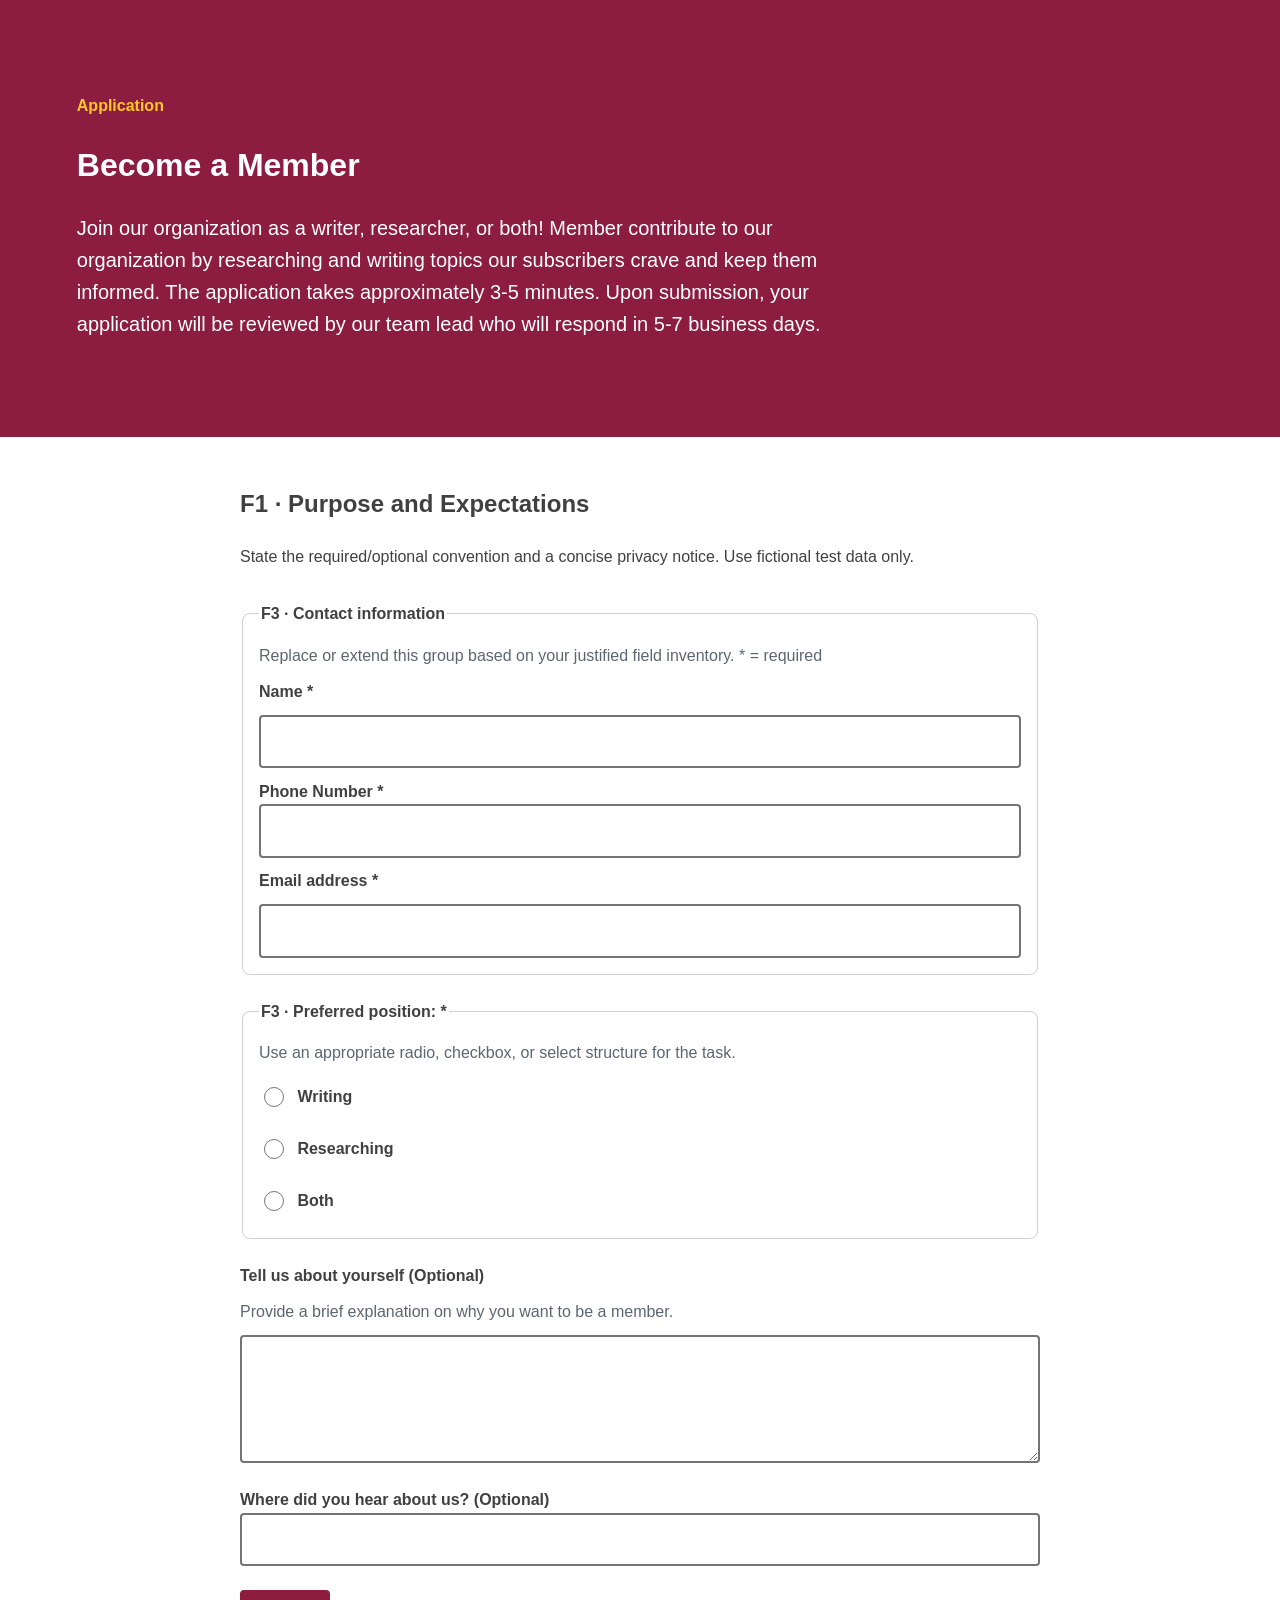
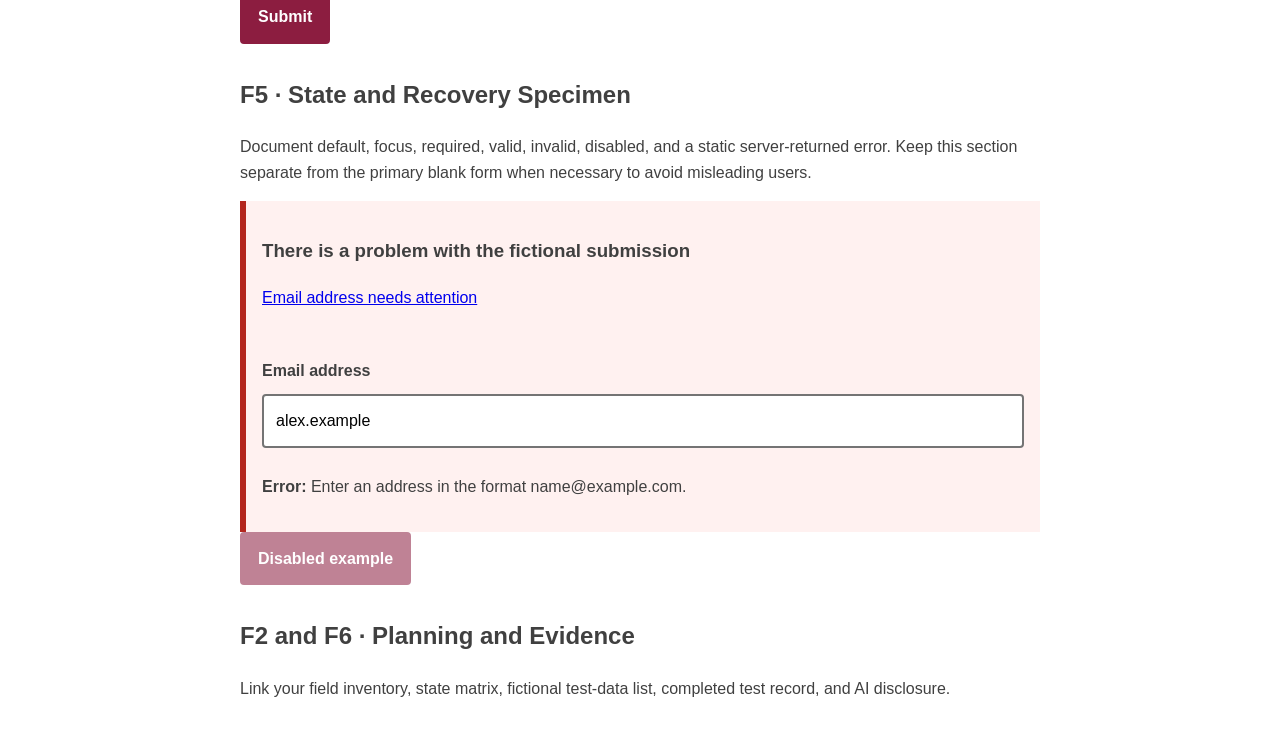
==== index.html @ e7676591 "Remove placeholder text" ====
<!doctype html>
<html lang="en">
  <head>
    <meta charset="utf-8" />
    <meta name="viewport" content="width=device-width,initial-scale=1" />
    <title>Inclusive Form Flow</title>
    <link rel="stylesheet" href="styles.css" />
  </head>
  <body>
    <header class="page-header">
      <p class="eyebrow">Application</p>
      <h1>Become a Member</h1>
      <p class="lede">
        Join our organization as a writer,
        researcher, or both! Member contribute to our organization by
        researching and writing topics our subscribers crave and keep them
        informed. The application takes approximately 3-5 minutes. Upon
        submission, your application will be reviewed by our team lead who will
        respond in 5-7 business days.
      </p>
    </header>
    <main>
      <section id="expectations">
        <h2>F1 · Purpose and Expectations</h2>
        <p>
          State the required/optional convention and a concise privacy notice.
          Use fictional test data only.
        </p>
      </section>
      <form action="" method="get">
        <fieldset>
          <legend>F3 · Contact information</legend>
          <p class="help">
            Replace or extend this group based on your justified field
            inventory. * &equals; required
          </p>
          <div class="field">
            <label for="name">Name *</label>
            <input id="name" name="name" type="text" autocomplete="name" />
          </div>
          <div class="field">
            <label for="phone"
              >Phone Number *
              <input id="phone" name="phone" type="tel" autocomplete="tel" />
            </label>
          </div>
          <div class="field">
            <label for="email">Email address *</label>
            <input
              id="email"
              name="email"
              type="email"
              autocomplete="email"
              required
            />
          </div>
        </fieldset>
        <fieldset>
          <legend>F3 · Preferred position: *</legend>
          <p class="help">
            Use an appropriate radio, checkbox, or select structure for the
            task.
          </p>
          <label class="choice">
            <input type="radio" name="position_preference" value="writing" />
            Writing</label
          >
          <label class="choice"
            ><input
              type="radio"
              name="position_preference"
              value="researching"
            />
            Researching</label
          >
          <label class="choice"
            ><input type="radio" name="position_preference" value="both" />
            Both</label
          >
        </fieldset>
        <div class="field">
          <label for="details">Tell us about yourself (Optional)</label>
          <p class="help" id="details-help">
            Provide a brief explanation on why you want to be a member.
          </p>
          <textarea
            id="details"
            name="details"
            aria-describedby="details-help"
          ></textarea>
        </div>
        <div class="field">
            <label for="discovery">Where did you hear about us? (Optional)
                <input type="text" name="discovery"/>
            </label>
        </div>
        <button type="submit">Submit</button>
      </form>
      <section id="states">
        <h2>F5 · State and Recovery Specimen</h2>
        <p>
          Document default, focus, required, valid, invalid, disabled, and a
          static server-returned error. Keep this section separate from the
          primary blank form when necessary to avoid misleading users.
        </p>
        <div class="error-summary">
          <h3>There is a problem with the fictional submission</h3>
          <p><a href="#error-example">Email address needs attention</a></p>
        </div>
        <div class="field field-error">
          <label for="error-example">Email address</label>
          <input
            id="error-example"
            type="email"
            value="alex.example"
            aria-invalid="true"
            aria-describedby="error-message"
          />
          <p id="error-message">
            <strong>Error:</strong> Enter an address in the format
            name@example.com.
          </p>
        </div>
        <button type="button" disabled>Disabled example</button>
      </section>
      <section id="documentation">
        <h2>F2 and F6 · Planning and Evidence</h2>
        <p>
          Link your field inventory, state matrix, fictional test-data list,
          completed test record, and AI disclosure.
        </p>
      </section>
    </main>
  </body>
</html>
---- styles.css ----
:root{
    --color-text:#404040;
    --color-surface:#fff;
    --color-action:#8c1d40;
    --color-accent:#ffc627;
    --color-border:#747474;
    --color-error:#b3261e;
    --color-muted:#5c6670;
    --space-3:1rem;
    --radius:.5rem;
    --measure:68ch;
}
*,*::before,*::after{
    box-sizing:border-box;
}
body{
    margin:0;
    color:var(--color-text);
    background:var(--color-surface);
    font-family:Arial,sans-serif;
    line-height:1.6;
}
.page-header{
    padding:clamp(2rem,6vw,5rem);
    background:var(--color-action);
    color:#fff;
}
.eyebrow{
    color:var(--color-accent);
    font-weight:700;
}
.lede{
    max-width:var(--measure);
    font-size:1.25rem;
}
main{
    max-width:52rem;
    margin:auto;
    padding:var(--space-3);
}
section,form{
    margin-block:2rem;
}
form,fieldset,.field{
    display:grid;
    gap:.65rem;
}
form{
    gap:1.5rem;
}
fieldset{
    padding:1rem;
    border:1px solid #d0d0d0;
    border-radius:var(--radius);
}
legend,label{
    font-weight:700;
}
.help{
    margin:0;
    color:var(--color-muted);
}
input,select,textarea,button{
    font:inherit;
}
input:not([type="radio"]):not([type="checkbox"]),select,textarea{
    width:100%;
    padding:.75rem;
    border:2px solid var(--color-border);
    border-radius:.25rem;
}
textarea{
    min-height:8rem;
    resize:vertical;
}
.choice{
    display:flex;
    gap:.65rem;
    align-items:flex-start;
    padding:.5rem 0;
}
.choice input{
    inline-size:1.25rem;
    block-size:1.25rem;
}
button{
    justify-self:start;
    min-height:44px;
    padding:.75rem 1rem;
    background:var(--color-action);
    color:#fff;
    border:2px solid var(--color-action);
    border-radius:.25rem;
    font-weight:700;
}
:focus-visible{
    outline:.2rem solid var(--color-accent);
    outline-offset:.2rem;
}
.error-summary,.field-error{
    padding:1rem;
    border-left:.4rem solid var(--color-error);
    background:#fff1f0;
}
.field-error input{
    border-color:var(--color-error);
}
button:disabled{
    opacity:.55;
    cursor:not-allowed;
}
@media (min-width:48rem){
    .paired-fields{
        display:grid;
        grid-template-columns:1fr 1fr;
        gap:1rem;
    }
}
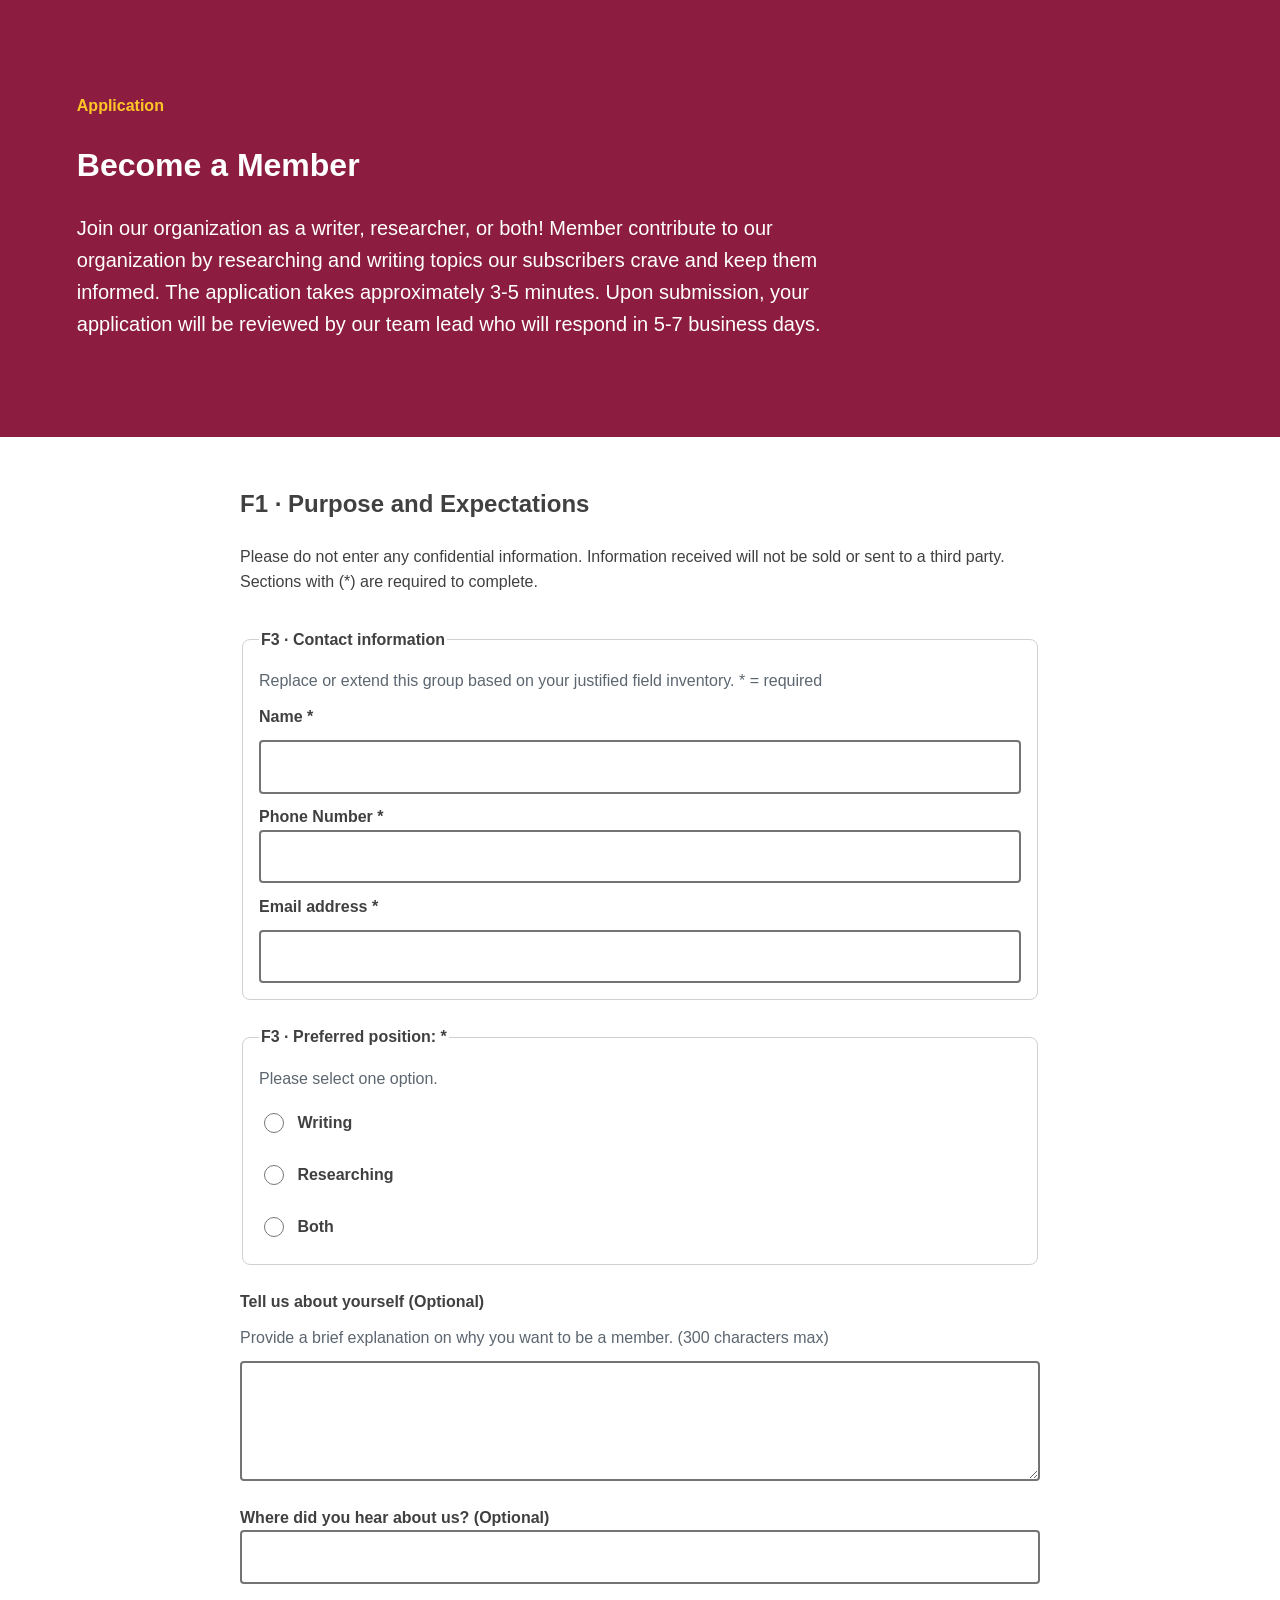
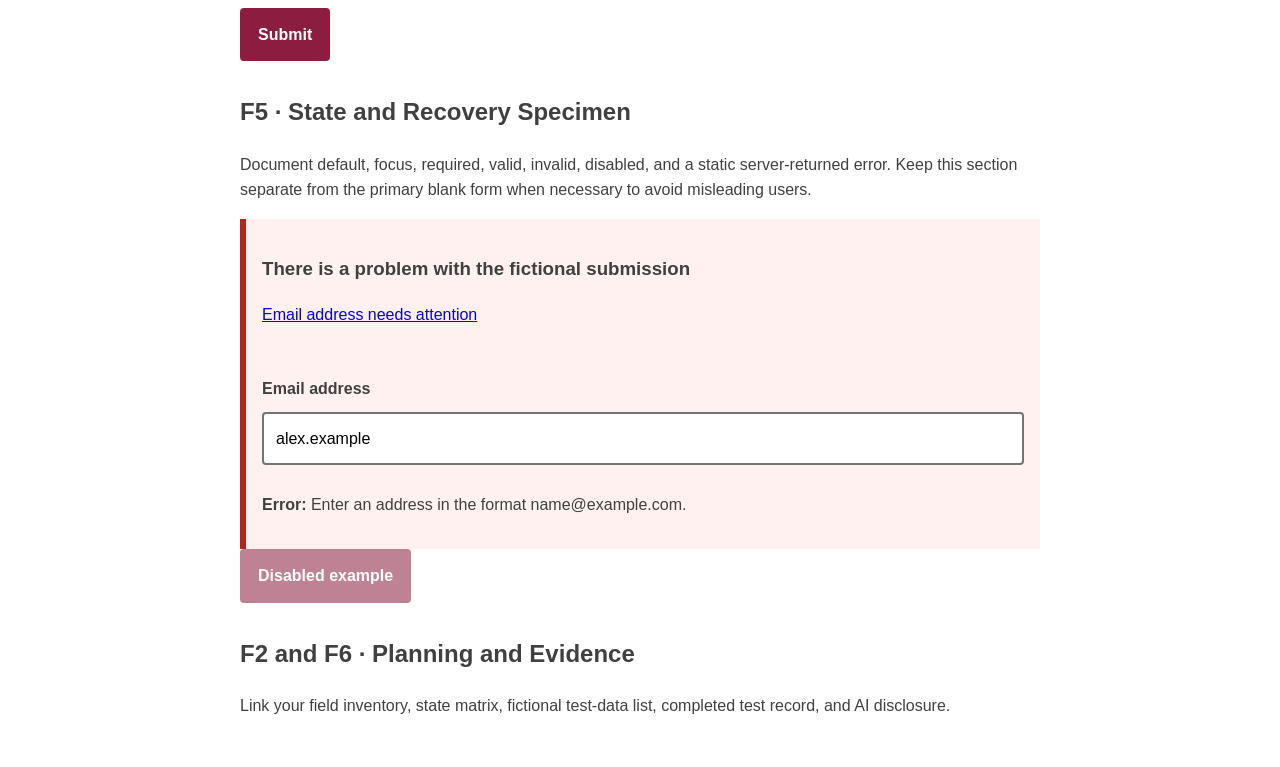
==== commit eabadddb: "Content Refinement and F1 & F2 in README Content was further refined in the form field. F1 and F2 re" ====
--- a/index.html
+++ b/index.html
@@ -11,20 +11,20 @@
       <p class="eyebrow">Application</p>
       <h1>Become a Member</h1>
       <p class="lede">
-        Join our organization as a writer,
-        researcher, or both! Member contribute to our organization by
-        researching and writing topics our subscribers crave and keep them
-        informed. The application takes approximately 3-5 minutes. Upon
-        submission, your application will be reviewed by our team lead who will
-        respond in 5-7 business days.
+        Join our organization as a writer, researcher, or both! Member
+        contribute to our organization by researching and writing topics our
+        subscribers crave and keep them informed. The application takes
+        approximately 3-5 minutes. Upon submission, your application will be
+        reviewed by our team lead who will respond in 5-7 business days.
       </p>
     </header>
     <main>
       <section id="expectations">
         <h2>F1 · Purpose and Expectations</h2>
         <p>
-          State the required/optional convention and a concise privacy notice.
-          Use fictional test data only.
+          Please do not enter any confidential information. Information received
+          will not be sold or sent to a third party. <br />
+          Sections with (*) are required to complete.
         </p>
       </section>
       <form action="" method="get">
@@ -57,42 +57,59 @@
         </fieldset>
         <fieldset>
           <legend>F3 · Preferred position: *</legend>
-          <p class="help">
-            Use an appropriate radio, checkbox, or select structure for the
-            task.
-          </p>
+          <p class="help">Please select one option.</p>
           <label class="choice">
-            <input type="radio" name="position_preference" value="writing" />
+            <input
+              type="radio"
+              id="writing"
+              name="position-preference"
+              value="writing"
+            />
             Writing</label
           >
           <label class="choice"
             ><input
               type="radio"
-              name="position_preference"
+              id="researching"
+              name="position-preference"
               value="researching"
             />
             Researching</label
           >
           <label class="choice"
-            ><input type="radio" name="position_preference" value="both" />
+            ><input
+              type="radio"
+              id="both"
+              name="position-preference"
+              value="both"
+            />
             Both</label
           >
         </fieldset>
         <div class="field">
-          <label for="details">Tell us about yourself (Optional)</label>
-          <p class="help" id="details-help">
-            Provide a brief explanation on why you want to be a member.
+          <label for="about-you">Tell us about yourself (Optional)</label>
+          <p class="help" id="about-you-help">
+            Provide a brief explanation on why you want to be a member. (300
+            characters max)
           </p>
           <textarea
-            id="details"
-            name="details"
-            aria-describedby="details-help"
+            id="about-you"
+            name="about-you"
+            aria-describedby="about-you-help"
+            maxlength="300"
+            autocomplete="off"
           ></textarea>
         </div>
         <div class="field">
-            <label for="discovery">Where did you hear about us? (Optional)
-                <input type="text" name="discovery"/>
-            </label>
+          <label for="discovery"
+            >Where did you hear about us? (Optional)
+            <input
+              type="text"
+              name="discovery"
+              autocomplete="off"
+              ="Social Media"
+            />
+          </label>
         </div>
         <button type="submit">Submit</button>
       </form>
--- a/styles.css
+++ b/styles.css
@@ -70,7 +70,7 @@
     border-radius:.25rem;
 }
 textarea{
-    min-height:8rem;
+    min-height:7.5rem;
     resize:vertical;
 }
 .choice{
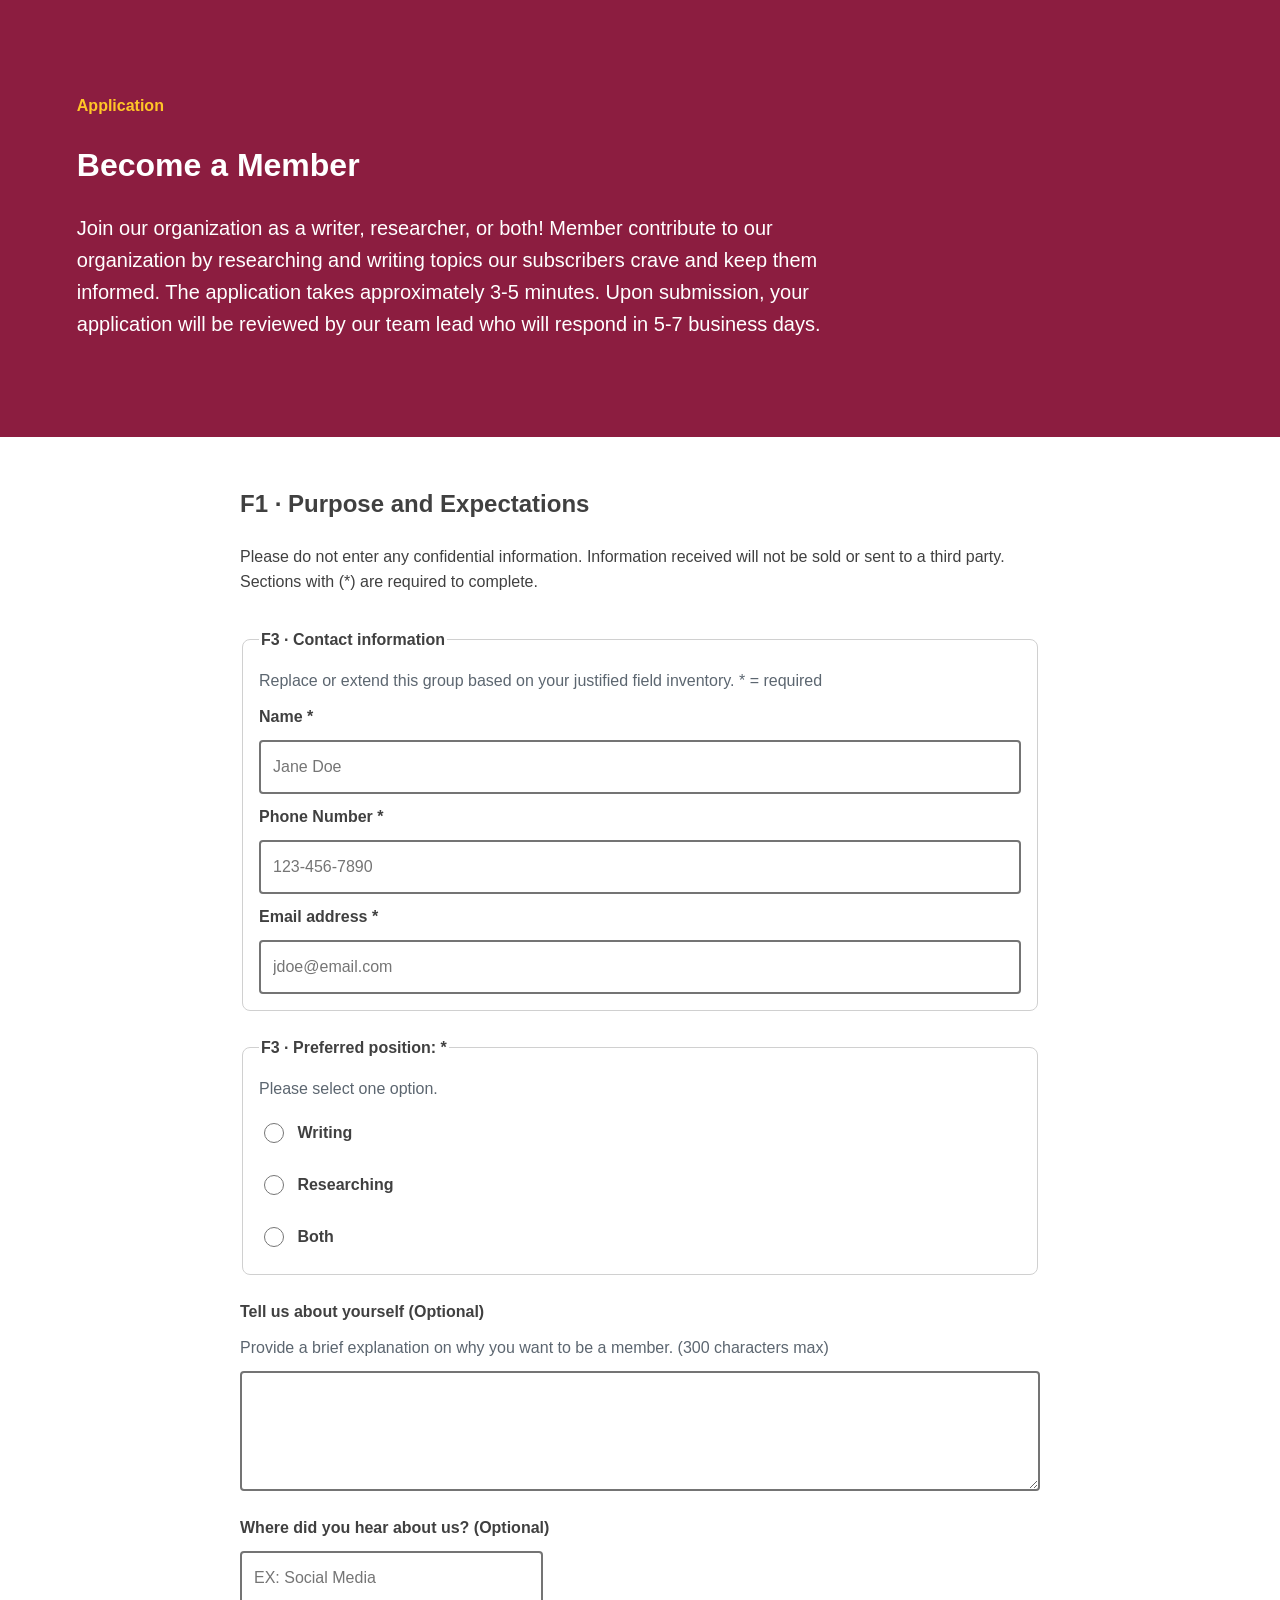
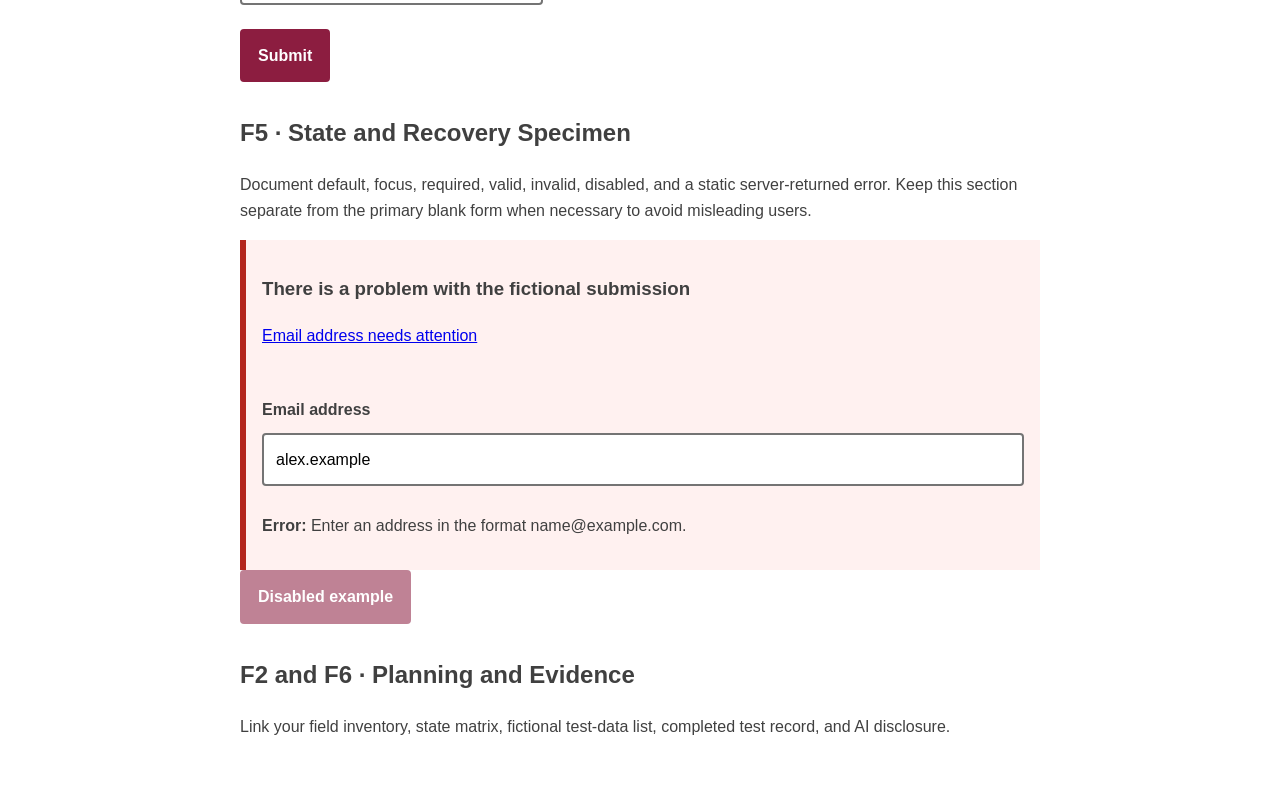
==== commit fd8fabc9: "field inventory template updated field inventory template updated with content from README" ====
--- a/index.html
+++ b/index.html
@@ -36,13 +36,11 @@
           </p>
           <div class="field">
             <label for="name">Name *</label>
-            <input id="name" name="name" type="text" autocomplete="name" />
+            <input id="name" name="name" type="text" autocomplete="name" placeholder="Jane Doe"/>
           </div>
           <div class="field">
-            <label for="phone"
-              >Phone Number *
-              <input id="phone" name="phone" type="tel" autocomplete="tel" />
-            </label>
+            <label for="phone">Phone Number *</label>
+              <input id="phone" name="phone" type="tel" autocomplete="tel" placeholder="123-456-7890"/>
           </div>
           <div class="field">
             <label for="email">Email address *</label>
@@ -51,6 +49,7 @@
               name="email"
               type="email"
               autocomplete="email"
+              placeholder="jdoe@email.com"
               required
             />
           </div>
@@ -102,14 +101,15 @@
         </div>
         <div class="field">
           <label for="discovery"
-            >Where did you hear about us? (Optional)
-            <input
-              type="text"
-              name="discovery"
-              autocomplete="off"
-              ="Social Media"
-            />
-          </label>
+            >Where did you hear about us? (Optional)</label>
+          <input
+            type="text"
+            name="discovery"
+            id="discovery"
+            autocomplete="off"
+            maxlength="30"
+            placeholder="EX: Social Media"
+          />
         </div>
         <button type="submit">Submit</button>
       </form>
--- a/styles.css
+++ b/styles.css
@@ -109,6 +109,10 @@
     opacity:.55;
     cursor:not-allowed;
 }
+
+#discovery {
+    width: 34ch;
+}
 @media (min-width:48rem){
     .paired-fields{
         display:grid;
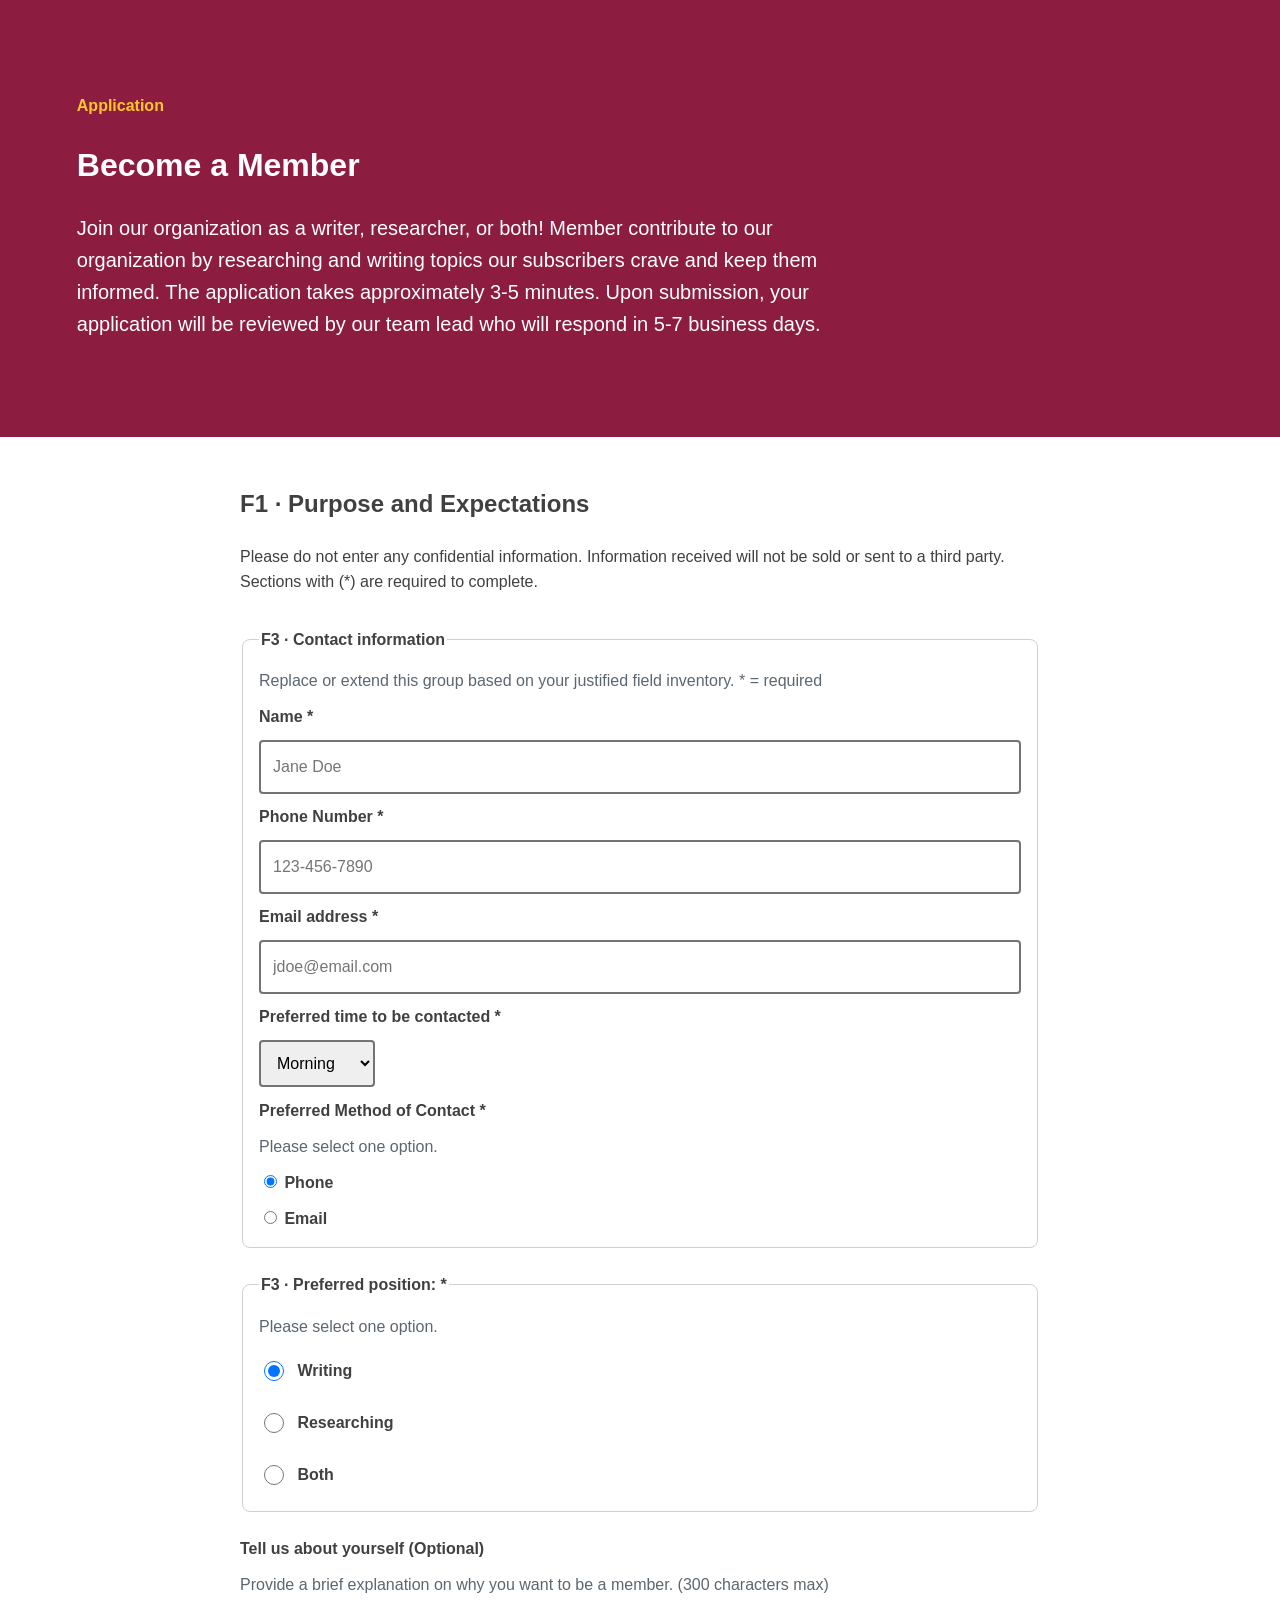
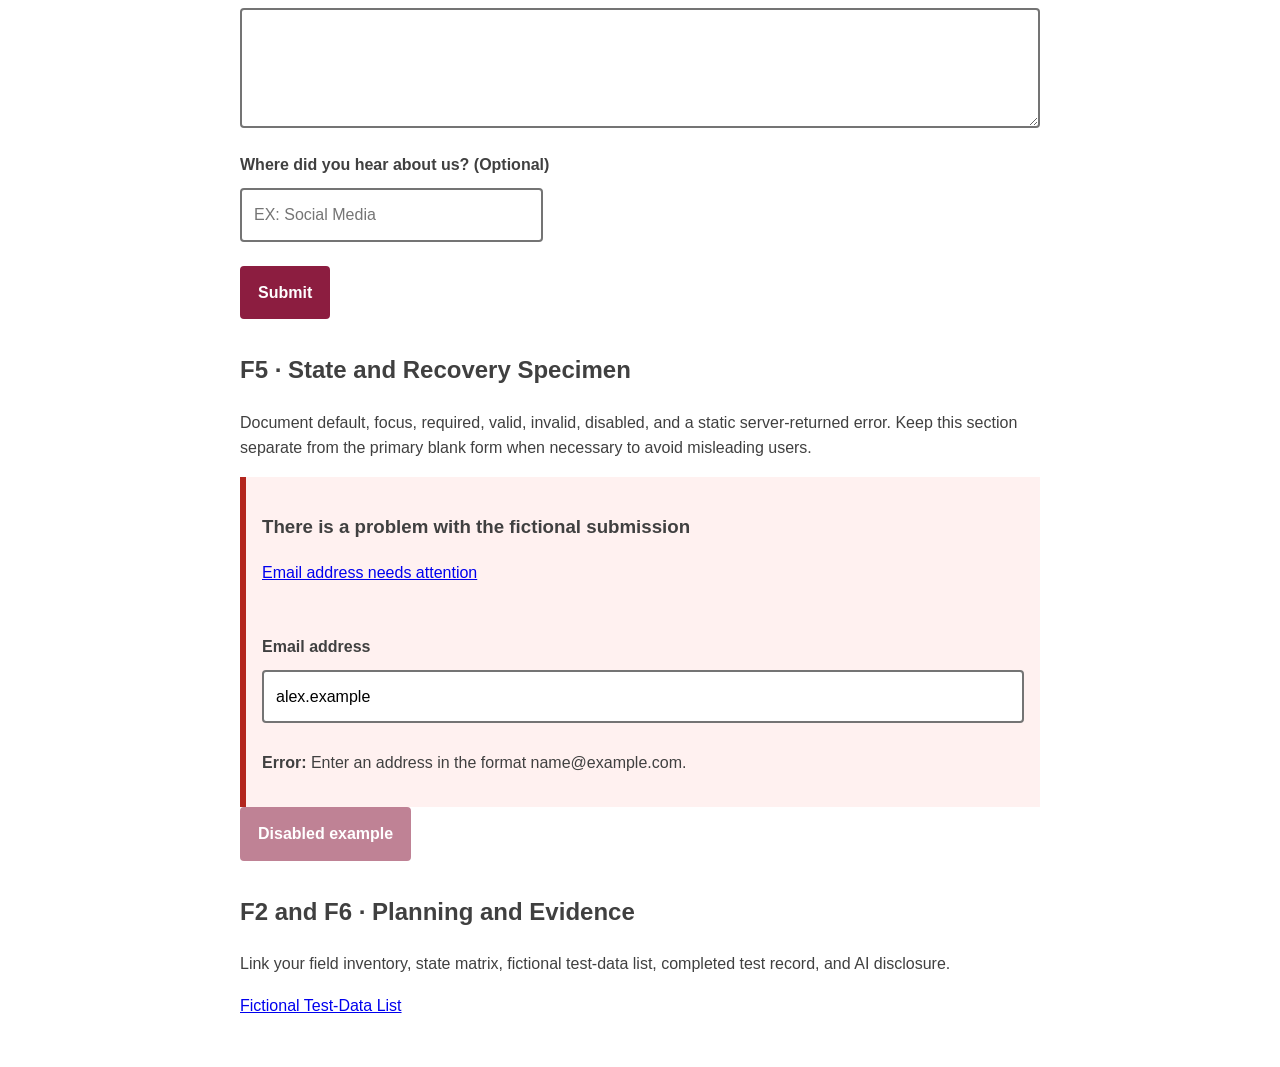
==== commit a81b1c39: "F3 requirements met The inputs for preferred contact and preferred time were added.  The README was " ====
--- a/index.html
+++ b/index.html
@@ -53,6 +53,20 @@
               required
             />
           </div>
+          <div class="field">
+            <label for="time">Preferred time to be contacted *</label>
+            <select id="time" name="time" required>
+              <option value="morning">Morning</option>
+              <option value="afternoon">Afternoon</option>
+              <option value="evening">Evening</option>
+            </select>
+          </div>
+          <div class="field">
+            <label for="preferred-contact">Preferred Method of Contact *</label>
+            <p class="help">Please select one option.</p>
+            <label><input id="phone" name="preferred-contact" type="radio" value="phone" checked/> Phone</label>
+            <label><input id="email" name="preferred-contact" type="radio" value="email"/> Email</label>
+          </div>
         </fieldset>
         <fieldset>
           <legend>F3 · Preferred position: *</legend>
@@ -63,6 +77,7 @@
               id="writing"
               name="position-preference"
               value="writing"
+              checked
             />
             Writing</label
           >
@@ -146,6 +161,9 @@
           Link your field inventory, state matrix, fictional test-data list,
           completed test record, and AI disclosure.
         </p>
+        <p>
+          <a href="field-inventory-template.html">Fictional Test-Data List</a>
+        </p>
       </section>
     </main>
   </body>
--- a/styles.css
+++ b/styles.css
@@ -37,6 +37,9 @@
     max-width:52rem;
     margin:auto;
     padding:var(--space-3);
+}
+#time {
+    width: 13ch;
 }
 section,form{
     margin-block:2rem;
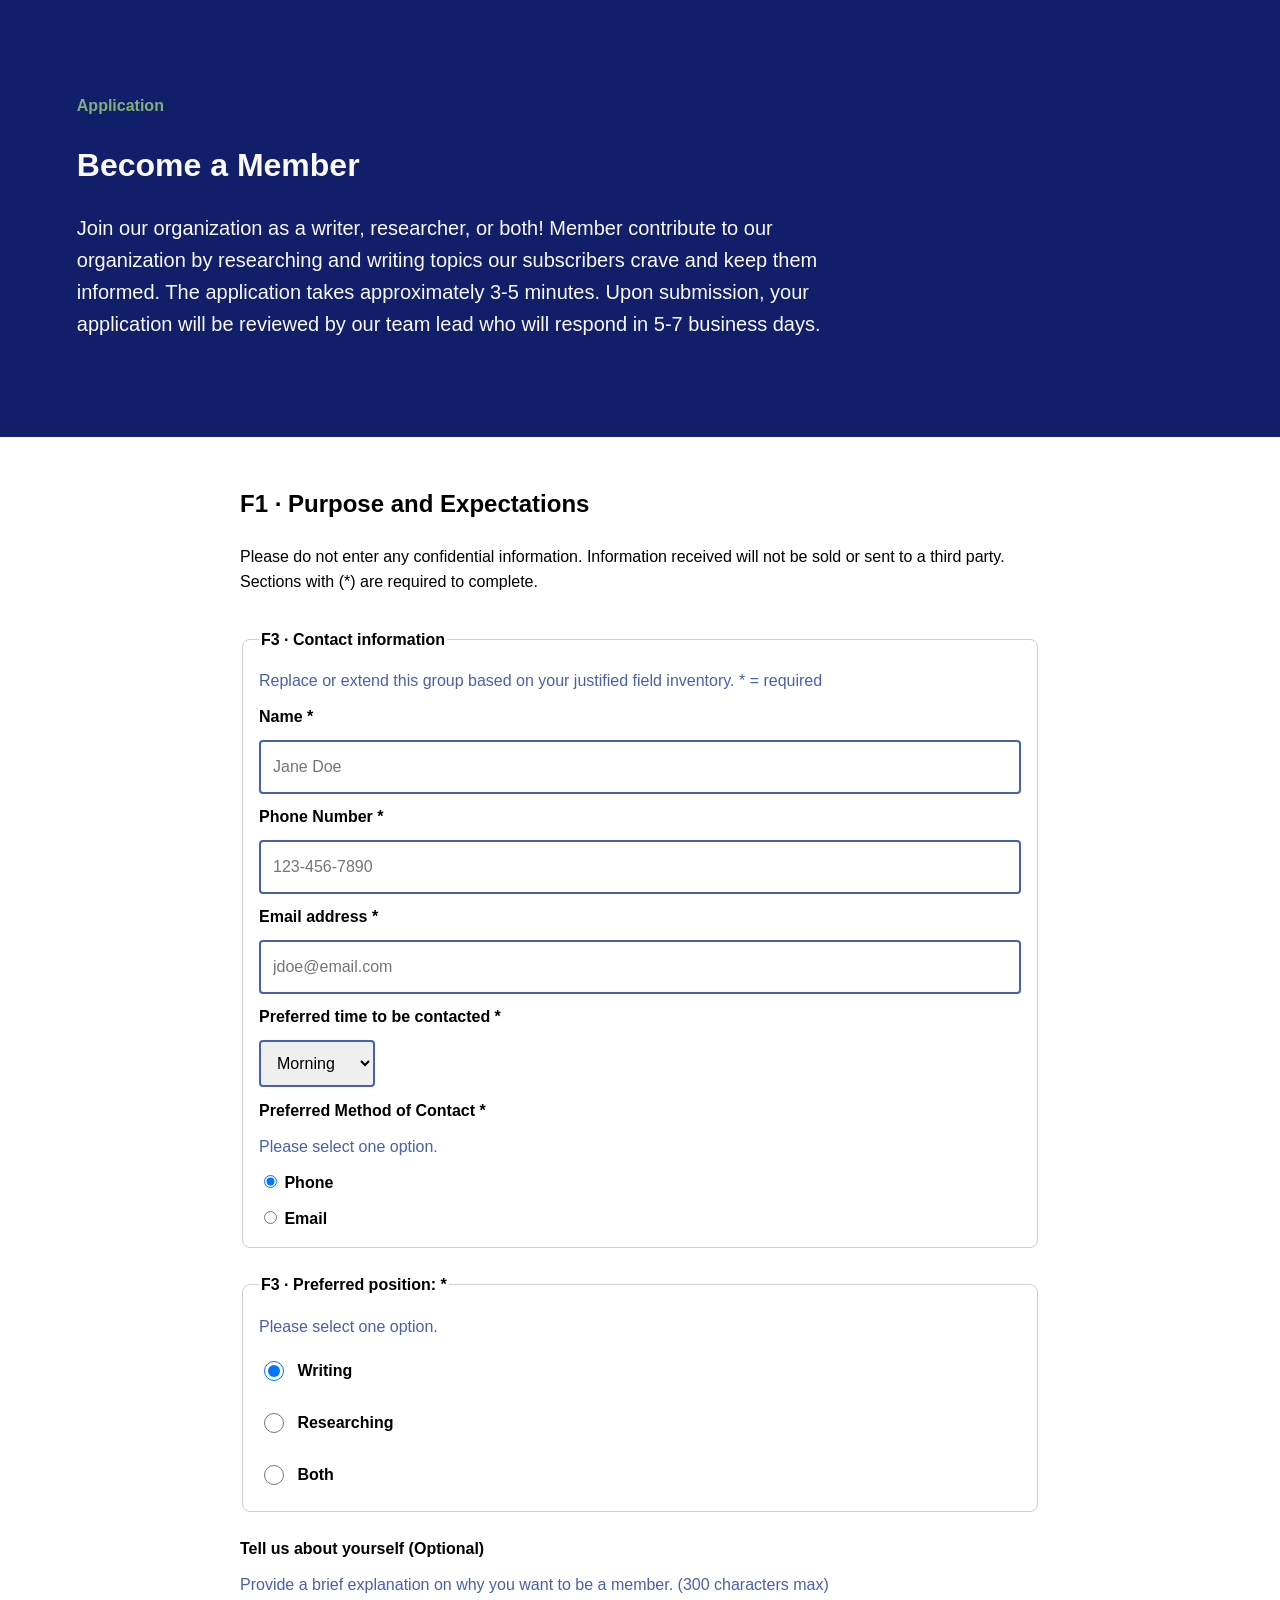
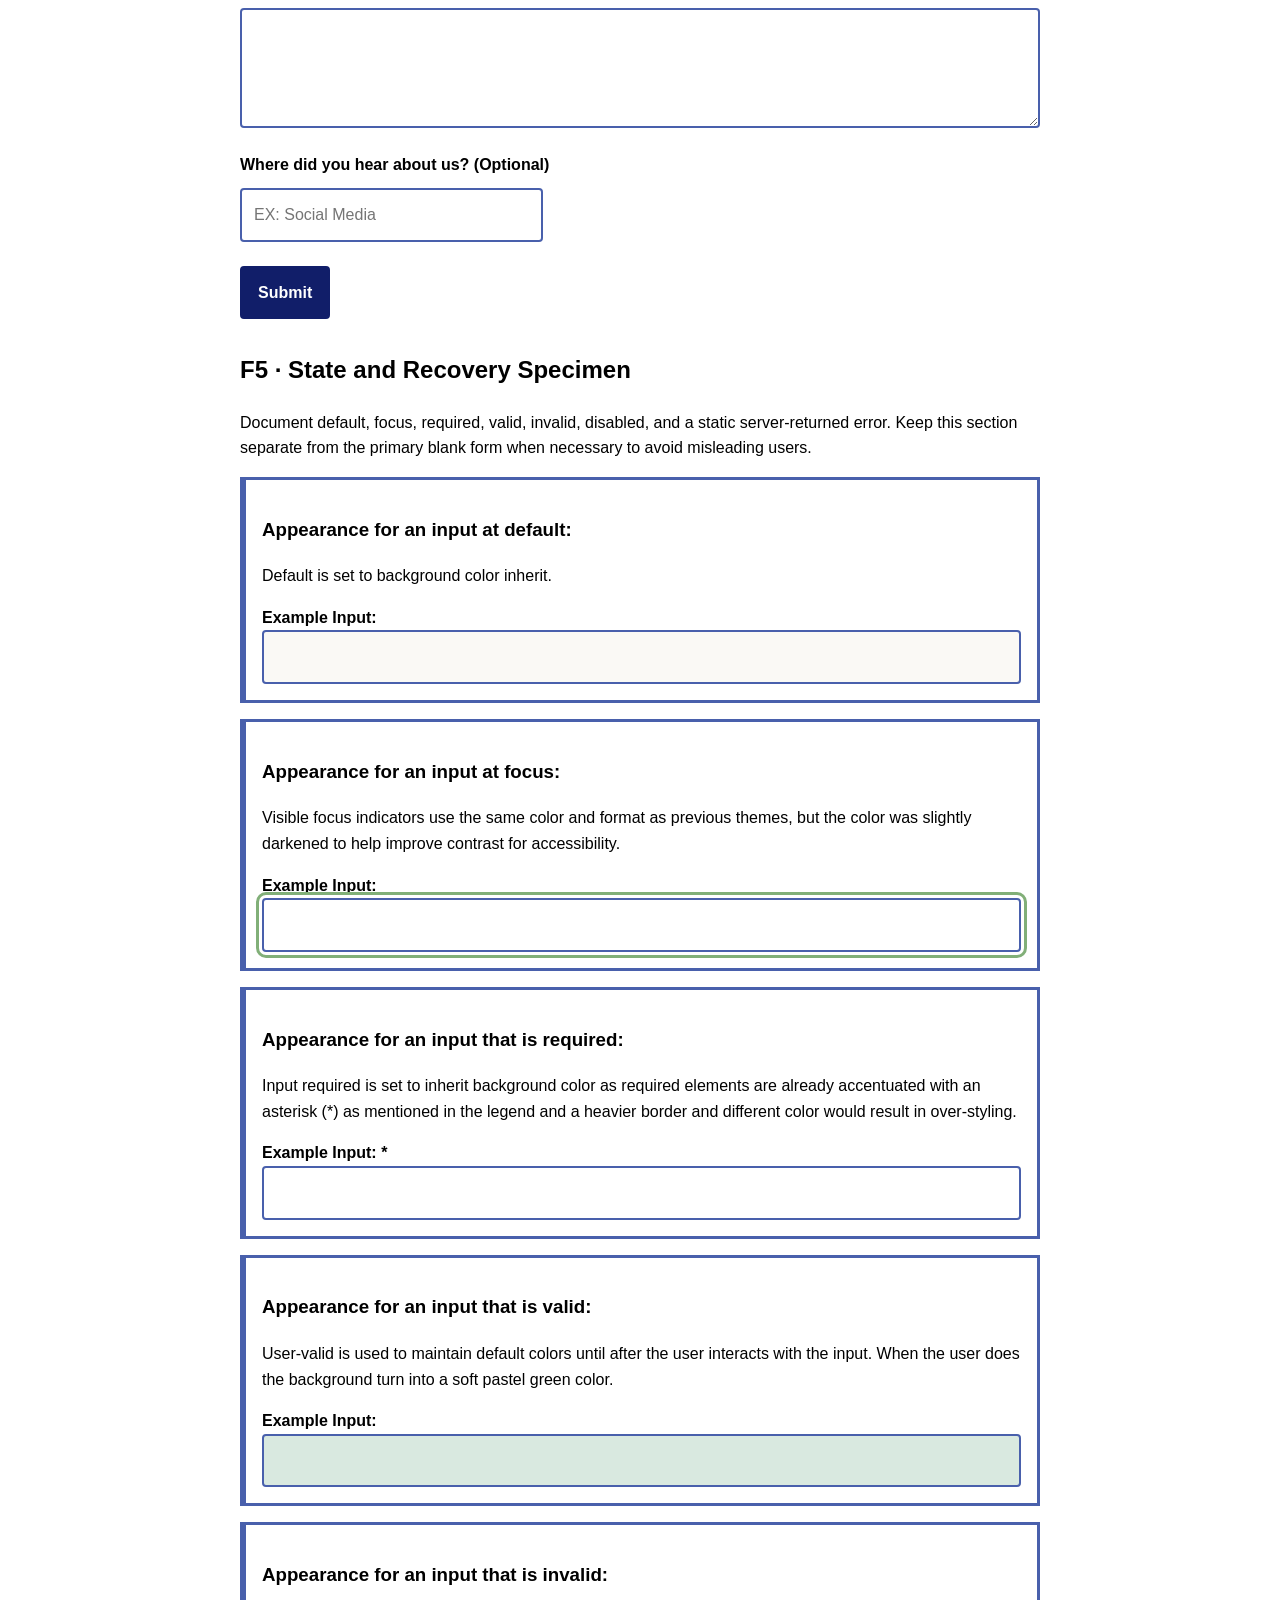
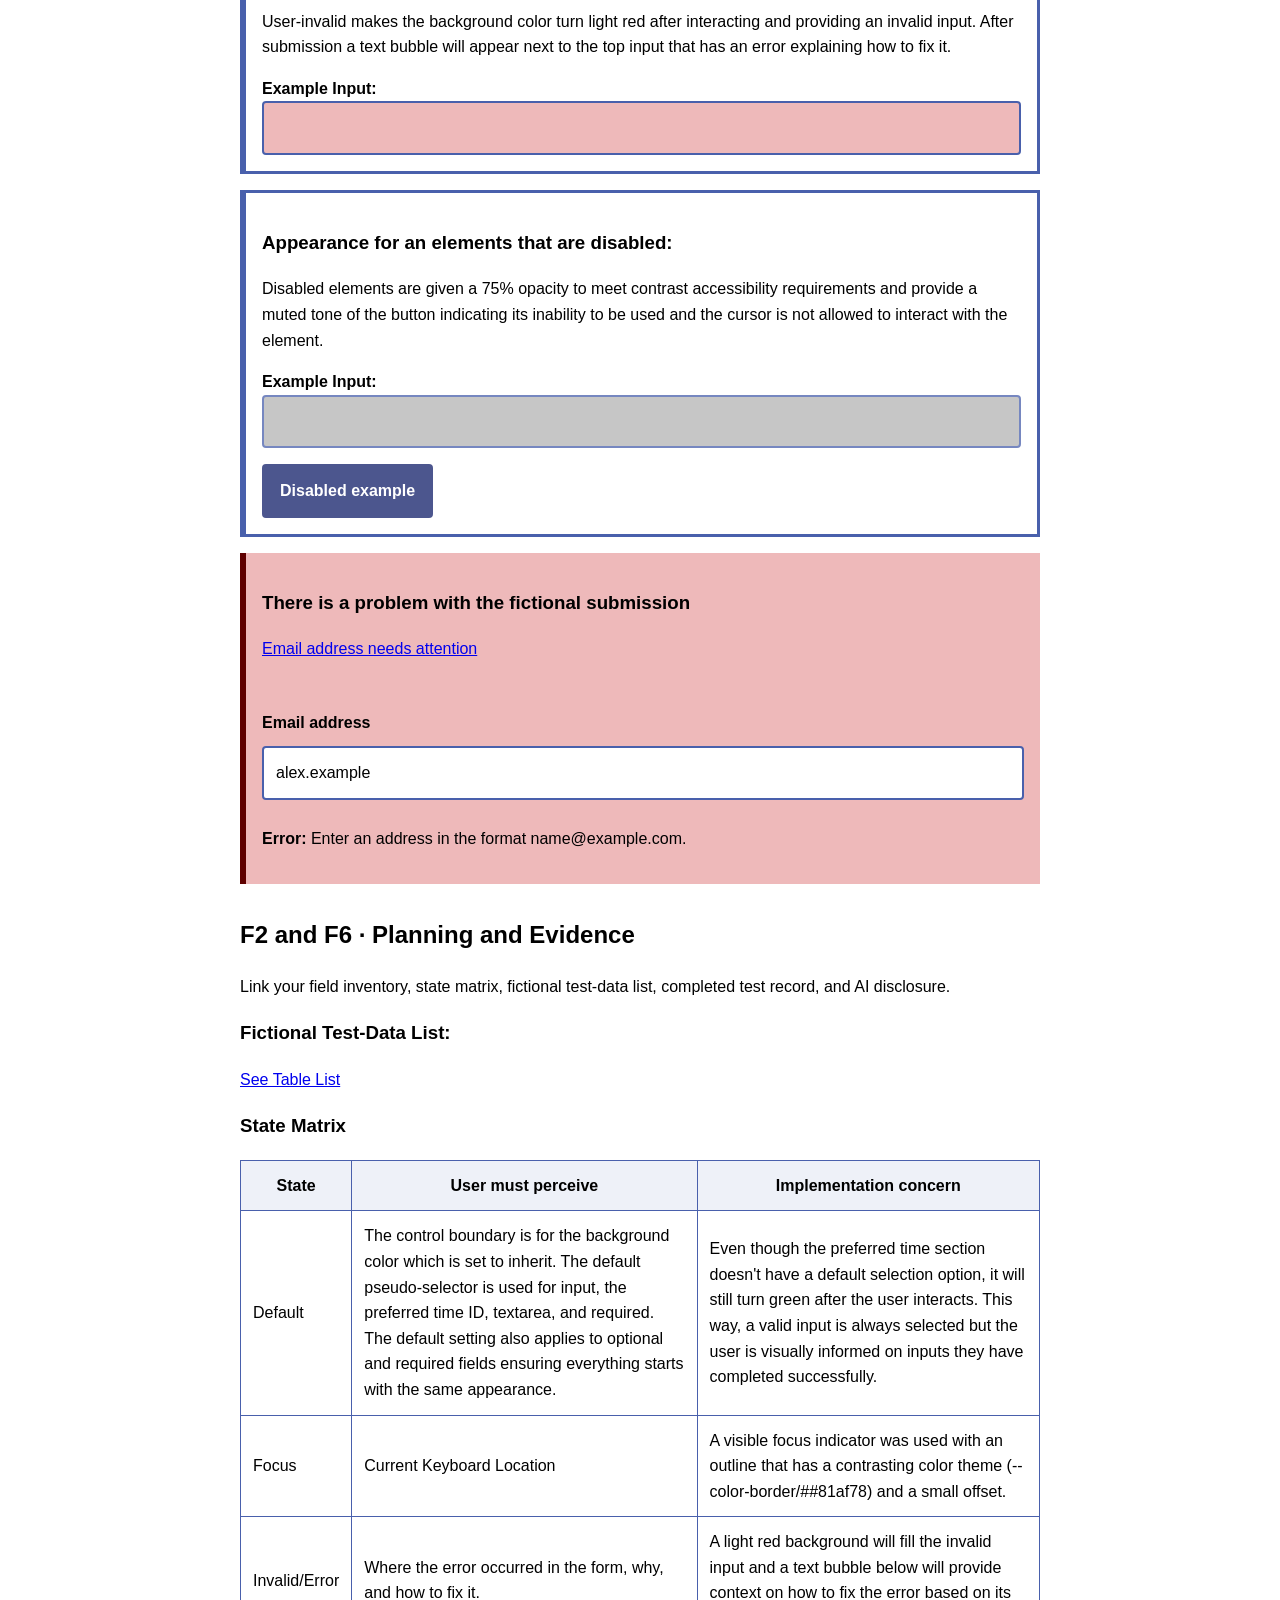
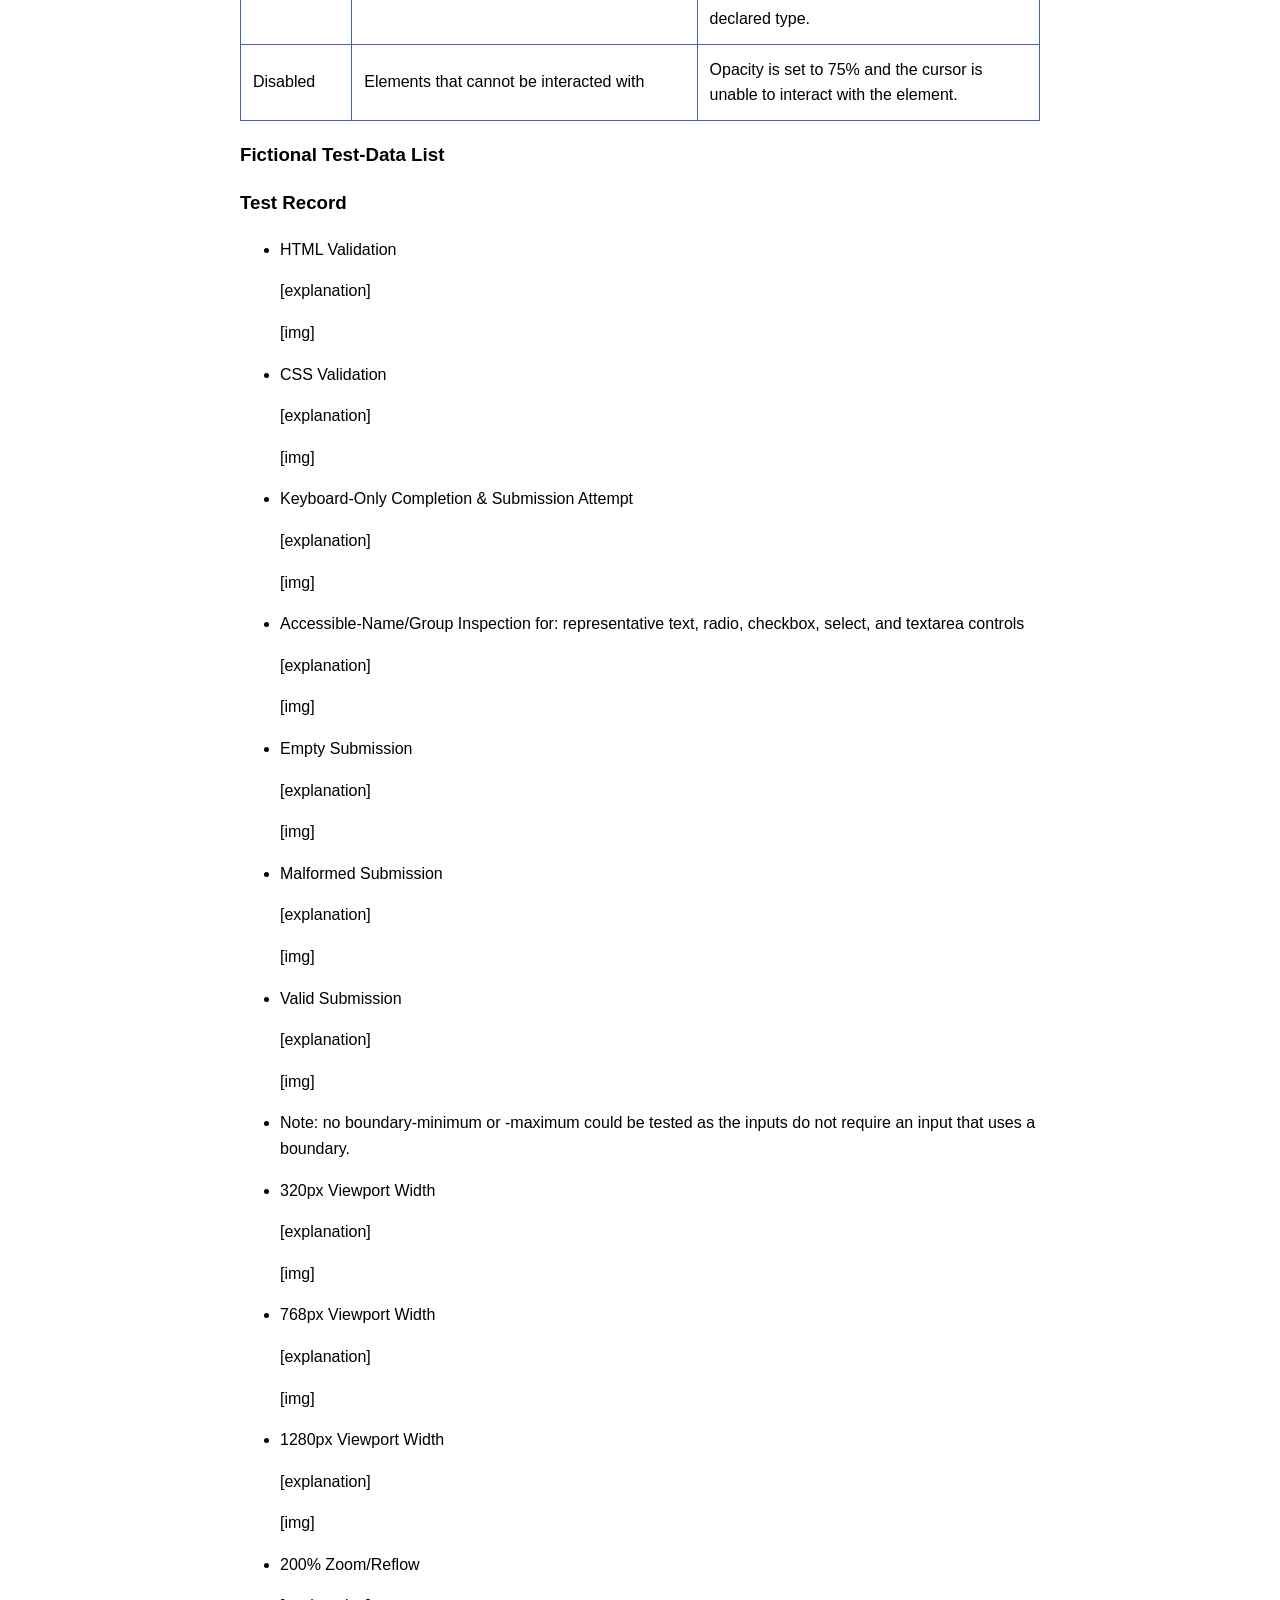
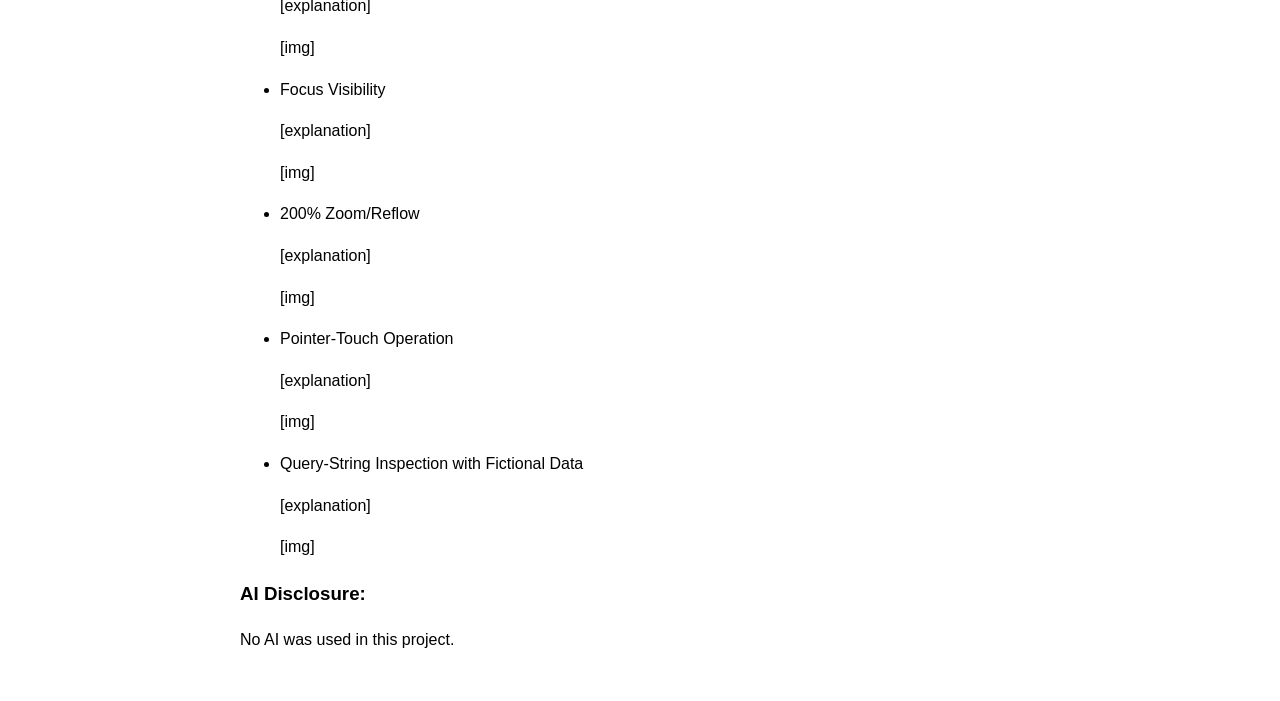
==== commit 84d8d30f: "Design Theme, F4,  F5 Design tokens and font used in previous projects were applied.  Requirements f" ====
--- a/index.html
+++ b/index.html
@@ -40,7 +40,7 @@
           </div>
           <div class="field">
             <label for="phone">Phone Number *</label>
-              <input id="phone" name="phone" type="tel" autocomplete="tel" placeholder="123-456-7890"/>
+              <input id="phone" name="phone" type="tel" autocomplete="tel" placeholder="123-456-7890" required/>
           </div>
           <div class="field">
             <label for="email">Email address *</label>
@@ -135,6 +135,37 @@
           static server-returned error. Keep this section separate from the
           primary blank form when necessary to avoid misleading users.
         </p>
+        <div class="state-summary">
+          <h3>Appearance for an input at default:</h3>
+          <p>Default is set to background color inherit.</p>
+          <label for="default-example">Example Input: <input type="text" id="default-example" style="background-color: #faf9f5;"></label>
+        </div>
+        <div class="state-summary">
+          <h3>Appearance for an input at focus:</h3>
+          <p>Visible focus indicators use the same color and format as previous themes, but the color was slightly darkened to help improve contrast for accessibility.</p>
+          <label for="focus-example">Example Input: <input type="text" id="focus-example" style="outline: .2rem solid #81af78; outline-offset: .2rem;"></label>
+        </div>
+        <div class="state-summary">
+          <h3>Appearance for an input that is required:</h3>
+          <p>Input required is set to inherit background color as required elements are already accentuated with an asterisk (*) as mentioned in the legend and a heavier border and different color would result in over-styling.</p>
+          <label for="required-example">Example Input: *<input type="text" id="required-example"></label>
+        </div>
+        <div class="state-summary">
+          <h3>Appearance for an input that is valid:</h3>
+          <p>User-valid is used to maintain default colors until after the user interacts with the input. When the user does the background turn into a soft pastel green color.</p>
+          <label for="valid-example">Example Input: <input type="text" id="valid-example" style="background-color: #d9e9e0fd;"></label>
+        </div>
+        <div class="state-summary">
+          <h3>Appearance for an input that is invalid:</h3>
+          <p>User-invalid makes the background color turn light red after interacting and providing an invalid input. After submission a text bubble will appear next to the top input that has an error explaining how to fix it.</p>
+          <label for="invalid-example">Example Input: <input type="text" id="invalid-example" style="background-color: #eeb9ba;"></label>
+        </div>
+        <div class="state-summary">
+          <h3>Appearance for an elements that are disabled:</h3>
+          <p>Disabled elements are given a 75% opacity to meet contrast accessibility requirements and provide a muted tone of the button indicating its inability to be used and the cursor is not allowed to interact with the element.</p>
+          <label for="disabled-example">Example Input: <input type="text" id="disabled-example" disabled></label>
+          <button type="button" style="margin-top: 1rem;" disabled>Disabled example</button>
+        </div>
         <div class="error-summary">
           <h3>There is a problem with the fictional submission</h3>
           <p><a href="#error-example">Email address needs attention</a></p>
@@ -153,7 +184,6 @@
             name@example.com.
           </p>
         </div>
-        <button type="button" disabled>Disabled example</button>
       </section>
       <section id="documentation">
         <h2>F2 and F6 · Planning and Evidence</h2>
@@ -161,9 +191,129 @@
           Link your field inventory, state matrix, fictional test-data list,
           completed test record, and AI disclosure.
         </p>
-        <p>
-          <a href="field-inventory-template.html">Fictional Test-Data List</a>
-        </p>
+        <h3>Fictional Test-Data List: </h3>
+        <p><a href="field-inventory-template.html">See Table List</a></p>
+
+        <h3>State Matrix</h3>
+          <div class="table-region">
+            <table>
+              <thead>
+                <tr>
+                  <th scope="col">State</th>
+                  <th scope="col">User must perceive</th>
+                  <th scope="col">Implementation concern</th>
+                </tr>
+              </thead>
+              <tbody>
+                <tr>
+                  <td>Default</td>
+                  <td>The control boundary is for the background color which is set to inherit. The default pseudo-selector is used for input, the preferred time ID, textarea, and required. The default setting also applies to optional and required fields ensuring everything starts with the same appearance.</td>
+                  <td>Even though the preferred time section doesn't have a default selection option, it will still turn green after the user interacts. This way, a valid input is always selected but the user is visually informed on inputs they have completed successfully.</td>
+                </tr>
+                <tr>
+                  <td>Focus</td>
+                  <td>Current Keyboard Location</td>
+                  <td>A visible focus indicator was used with an outline that has a contrasting color theme (--color-border/##81af78) and a small offset.</td>
+                </tr>
+                <tr>
+                  <td>Invalid/Error</td>
+                  <td>Where the error occurred in the form, why, and how to fix it.</td>
+                  <td>A light red background will fill the invalid input and a text bubble below will provide context on how to fix the error based on its declared type.</td>
+                </tr>
+                <tr>
+                  <td>Disabled</td>
+                  <td>Elements that cannot be interacted with</td>
+                  <td>Opacity is set to 75% and the cursor is unable to interact with the element.</td>
+                </tr>
+              </tbody>
+            </table>
+          </div>
+
+        <h3>Fictional Test-Data List</h3>
+
+        <h3>Test Record</h3>
+          <ul> 
+            <li>
+              <p>HTML Validation</p>
+              <p>[explanation]</p>
+              [img]
+            </li>
+            <li>
+              <p>CSS Validation</p>
+              <p>[explanation]</p>
+              [img]
+            </li>
+            <li>
+              <p>Keyboard-Only Completion & Submission Attempt</p>
+              <p>[explanation]</p>
+              [img]
+            </li>
+            <li>
+              <p>Accessible-Name/Group Inspection for: representative text, radio, checkbox, select, and textarea controls</p>
+              <p>[explanation]</p>
+              [img]
+            </li>
+            <li>
+              <p>Empty Submission</p>
+              <p>[explanation]</p>
+              [img]
+            </li>
+            <li>
+              <p>Malformed Submission</p>
+              <p>[explanation]</p>
+              [img]
+            </li>
+            <li>
+              <p>Valid Submission</p>
+              <p>[explanation]</p>
+              [img]
+            </li>
+            <li>
+              <p>Note: no boundary-minimum or -maximum could be tested as the inputs do not require an input that uses a boundary.</p>
+            </li>
+            <li>
+              <p>320px Viewport Width</p>
+              <p>[explanation]</p>
+              [img]
+            </li>
+            <li>
+              <p>768px Viewport Width</p>
+              <p>[explanation]</p>
+              [img]
+            </li>
+            <li>
+              <p>1280px Viewport Width</p>
+              <p>[explanation]</p>
+              [img]
+            </li>
+            <li>
+              <p>200% Zoom/Reflow</p>
+              <p>[explanation]</p>
+              [img]
+            </li>
+            <li>
+              <p>Focus Visibility</p>
+              <p>[explanation]</p>
+              [img]
+            </li>
+            <li>
+              <p>200% Zoom/Reflow</p>
+              <p>[explanation]</p>
+              [img]
+            </li>
+            <li>
+              <p>Pointer-Touch Operation</p>
+              <p>[explanation]</p>
+              [img]
+            </li>
+            <li>
+              <p>Query-String Inspection with Fictional Data</p>
+              <p>[explanation]</p>
+              [img]
+            </li>
+          </ul>
+        <h3>AI Disclosure:</h3>
+        <p>No AI was used in this project.</p>
       </section>
     </main>
   </body>
--- a/styles.css
+++ b/styles.css
@@ -1,125 +1,242 @@
+/* Font Imports 
+    Lato is designed by Lukasz Dziedzic and licensed under the Open Font License. 
+    Licensing Information: https://openfontlicense.org/ 
+*/
+@font-face {
+    font-family: 'Lato';
+    src: url('Web-Fonts/Lato-Regular.woff2') format('woff2');
+    font-weight: normal;
+    font-style: normal;
+    font-display: swap;
+}
+
+@font-face {
+    font-family: 'Lato';
+    src: url('Web-Fonts/Lato-Bold.woff2') format('woff2');
+    font-weight: bold;
+    font-style: normal;
+    font-display: swap;
+}
+
+@font-face {
+    font-family: 'Lato';
+    src: url('Web-Fonts/Lato-Black.woff2') format('woff2');
+    font-weight: 900;
+    font-style: normal;
+    font-display: swap;
+}
+
+@font-face {
+    font-family: 'Lato';
+    src: url('Web-Fonts/Lato-Light.woff2') format('woff2');
+    font-weight: 300;
+    font-style: normal;
+    font-display: swap;
+}
+
+/* Global Values */
 :root{
-    --color-text:#404040;
-    --color-surface:#fff;
-    --color-action:#8c1d40;
-    --color-accent:#ffc627;
-    --color-border:#747474;
-    --color-error:#b3261e;
-    --color-muted:#5c6670;
+    --font-body: "Lato", "Arial", sans-serif;
+    --color-dark: #000000;
+    --color-contrast: #111e69;
+    --color-accent: #faf9f5;
+    --color-muted: #4960ac;
+    --color-border: #81af78;
+    --color-alt: #5f0000;
+    --color-success: #d9e9e0fd;
+    --color-altaccent: #eeb9ba;
+    --font-size-svg-subtext: 1.15rem;
+    --font-size-svg-headers: 2.9rem;
+    --font-weight-bold: 700;
+    --letter-spacing-svg-subtext: 5%;
     --space-3:1rem;
     --radius:.5rem;
     --measure:68ch;
 }
+
 *,*::before,*::after{
     box-sizing:border-box;
 }
+
 body{
     margin:0;
-    color:var(--color-text);
+    color:var(--color-dark);
     background:var(--color-surface);
     font-family:Arial,sans-serif;
     line-height:1.6;
 }
+
 .page-header{
     padding:clamp(2rem,6vw,5rem);
-    background:var(--color-action);
-    color:#fff;
-}
+    background:var(--color-contrast);
+    color:var(--color-accent);
+}
+
 .eyebrow{
-    color:var(--color-accent);
+    color:var(--color-border);
     font-weight:700;
 }
+
 .lede{
     max-width:var(--measure);
     font-size:1.25rem;
 }
+
 main{
     max-width:52rem;
     margin:auto;
     padding:var(--space-3);
 }
+
 #time {
     width: 13ch;
 }
+
 section,form{
     margin-block:2rem;
 }
+
 form,fieldset,.field{
     display:grid;
     gap:.65rem;
 }
+
 form{
     gap:1.5rem;
 }
+
 fieldset{
     padding:1rem;
     border:1px solid #d0d0d0;
     border-radius:var(--radius);
 }
+
 legend,label{
     font-weight:700;
 }
+
 .help{
     margin:0;
     color:var(--color-muted);
 }
+
 input,select,textarea,button{
     font:inherit;
 }
+
 input:not([type="radio"]):not([type="checkbox"]),select,textarea{
     width:100%;
     padding:.75rem;
-    border:2px solid var(--color-border);
+    border:2px solid var(--color-muted);
     border-radius:.25rem;
 }
+
 textarea{
     min-height:7.5rem;
     resize:vertical;
 }
+
 .choice{
     display:flex;
     gap:.65rem;
     align-items:flex-start;
     padding:.5rem 0;
 }
+
 .choice input{
     inline-size:1.25rem;
     block-size:1.25rem;
 }
+
 button{
     justify-self:start;
     min-height:44px;
     padding:.75rem 1rem;
-    background:var(--color-action);
+    background:var(--color-contrast);
     color:#fff;
-    border:2px solid var(--color-action);
+    border:2px solid var(--color-contrast);
     border-radius:.25rem;
     font-weight:700;
 }
-:focus-visible{
-    outline:.2rem solid var(--color-accent);
+
+:focus-visible, .table-region:focus-visible{
+    outline:.2rem solid var(--color-border);
     outline-offset:.2rem;
 }
+
+.state-summary {
+    padding:var(--space-3);
+    border-left:.4rem solid var(--color-muted);
+    border-top: .2rem solid var(--color-muted);
+    border-bottom: .2rem solid var(--color-muted);
+    border-right: .2rem solid var(--color-muted);
+    margin-bottom: var(--space-3);
+}
+
 .error-summary,.field-error{
-    padding:1rem;
-    border-left:.4rem solid var(--color-error);
-    background:#fff1f0;
-}
+    padding:var(--space-3);
+    border-left:.4rem solid var(--color-alt);
+    background:var(--color-altaccent);
+}
+
+.field-error {
+    margin-bottom: var(--space-3);
+}
+
 .field-error input{
     border-color:var(--color-error);
 }
-button:disabled{
-    opacity:.55;
+
+:disabled{
+    opacity:.75;
     cursor:not-allowed;
+}
+input:disabled {
+    background-color: #b3b3b3;
 }
 
 #discovery {
     width: 34ch;
 }
+
+.test-record-img {
+    width: 100%;
+    max-width: 4rem;
+}
+.table-region {
+    overflow-x:auto;
+}
+table {
+    min-width: 733px;
+    width: 100%;
+    border-collapse: collapse;
+}
+
+th {
+    font-weight: var(--font-weight-bold);
+    background-color: #4960ac17;
+}
+
+td, th {
+    border: 0.1rem solid var(--color-muted);
+    padding:.75rem;
+}
+/* Styling valid and invalid entries after user has interacted with element*/
+input:default,  #time:default, select:default textarea:default, input:required {
+  background-color: inherit;
+}
+input:user-valid, select:user-valid, #time:user-valid, textarea:user-valid {
+  background-color: var(--color-success);
+}
+input:user-invalid, select:user-invalid, #time:user-invalid, textarea:user-invalid {
+  background-color: var(--color-altaccent);
+}
+
+
 @media (min-width:48rem){
     .paired-fields{
         display:grid;
         grid-template-columns:1fr 1fr;
-        gap:1rem;
+        gap:var(--space-3);
     }
 }
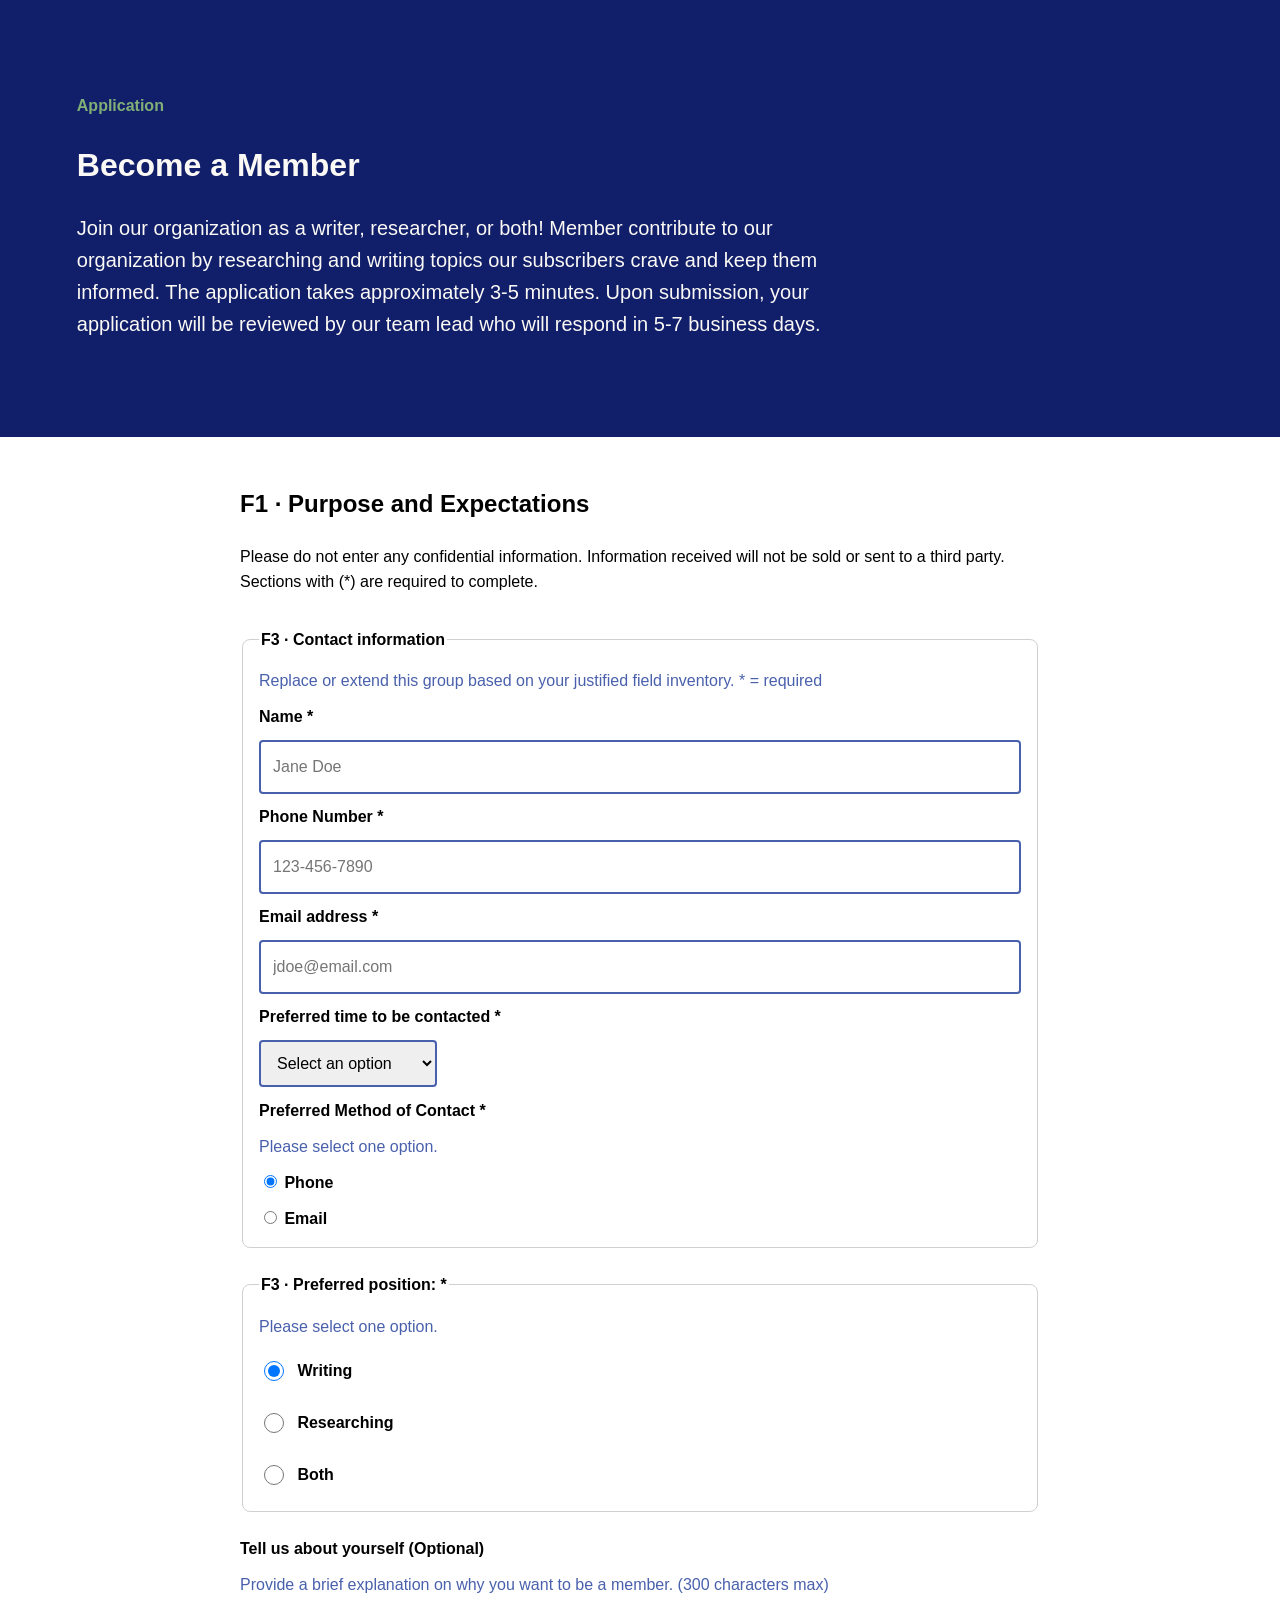
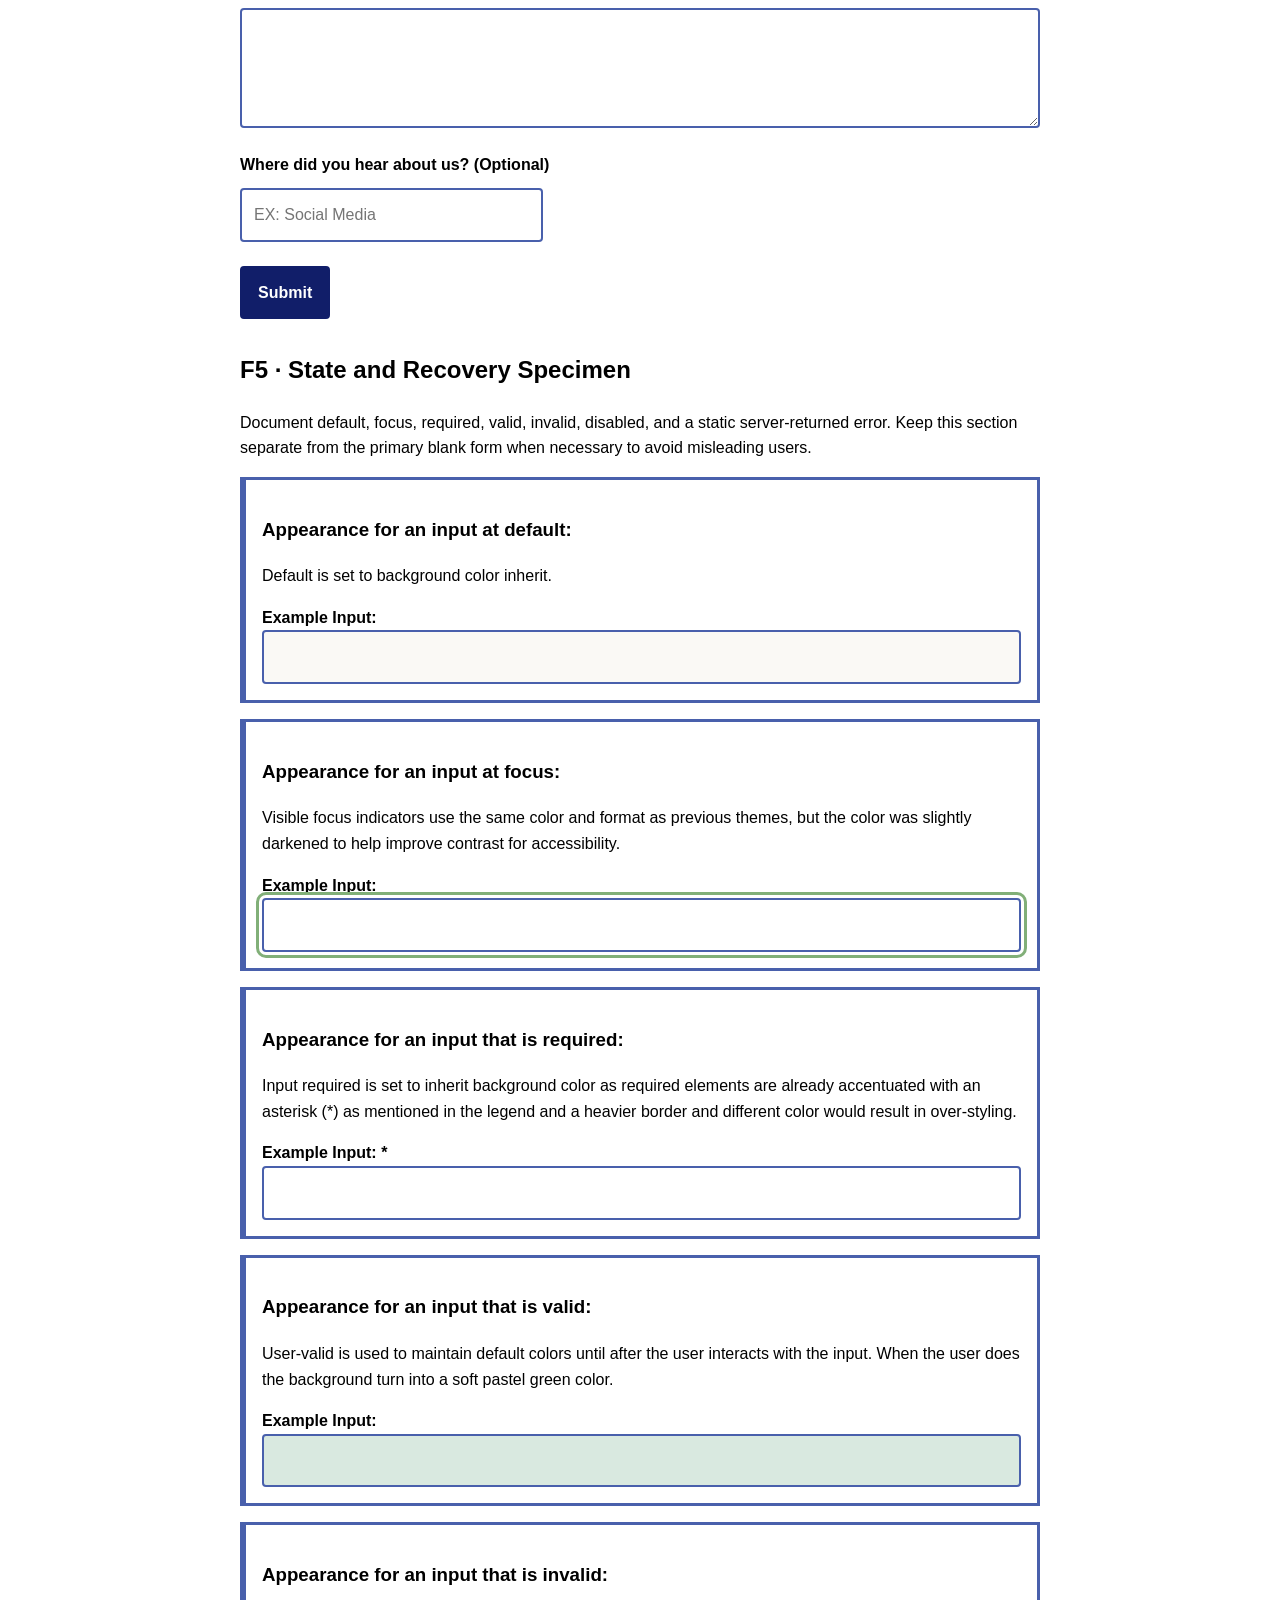
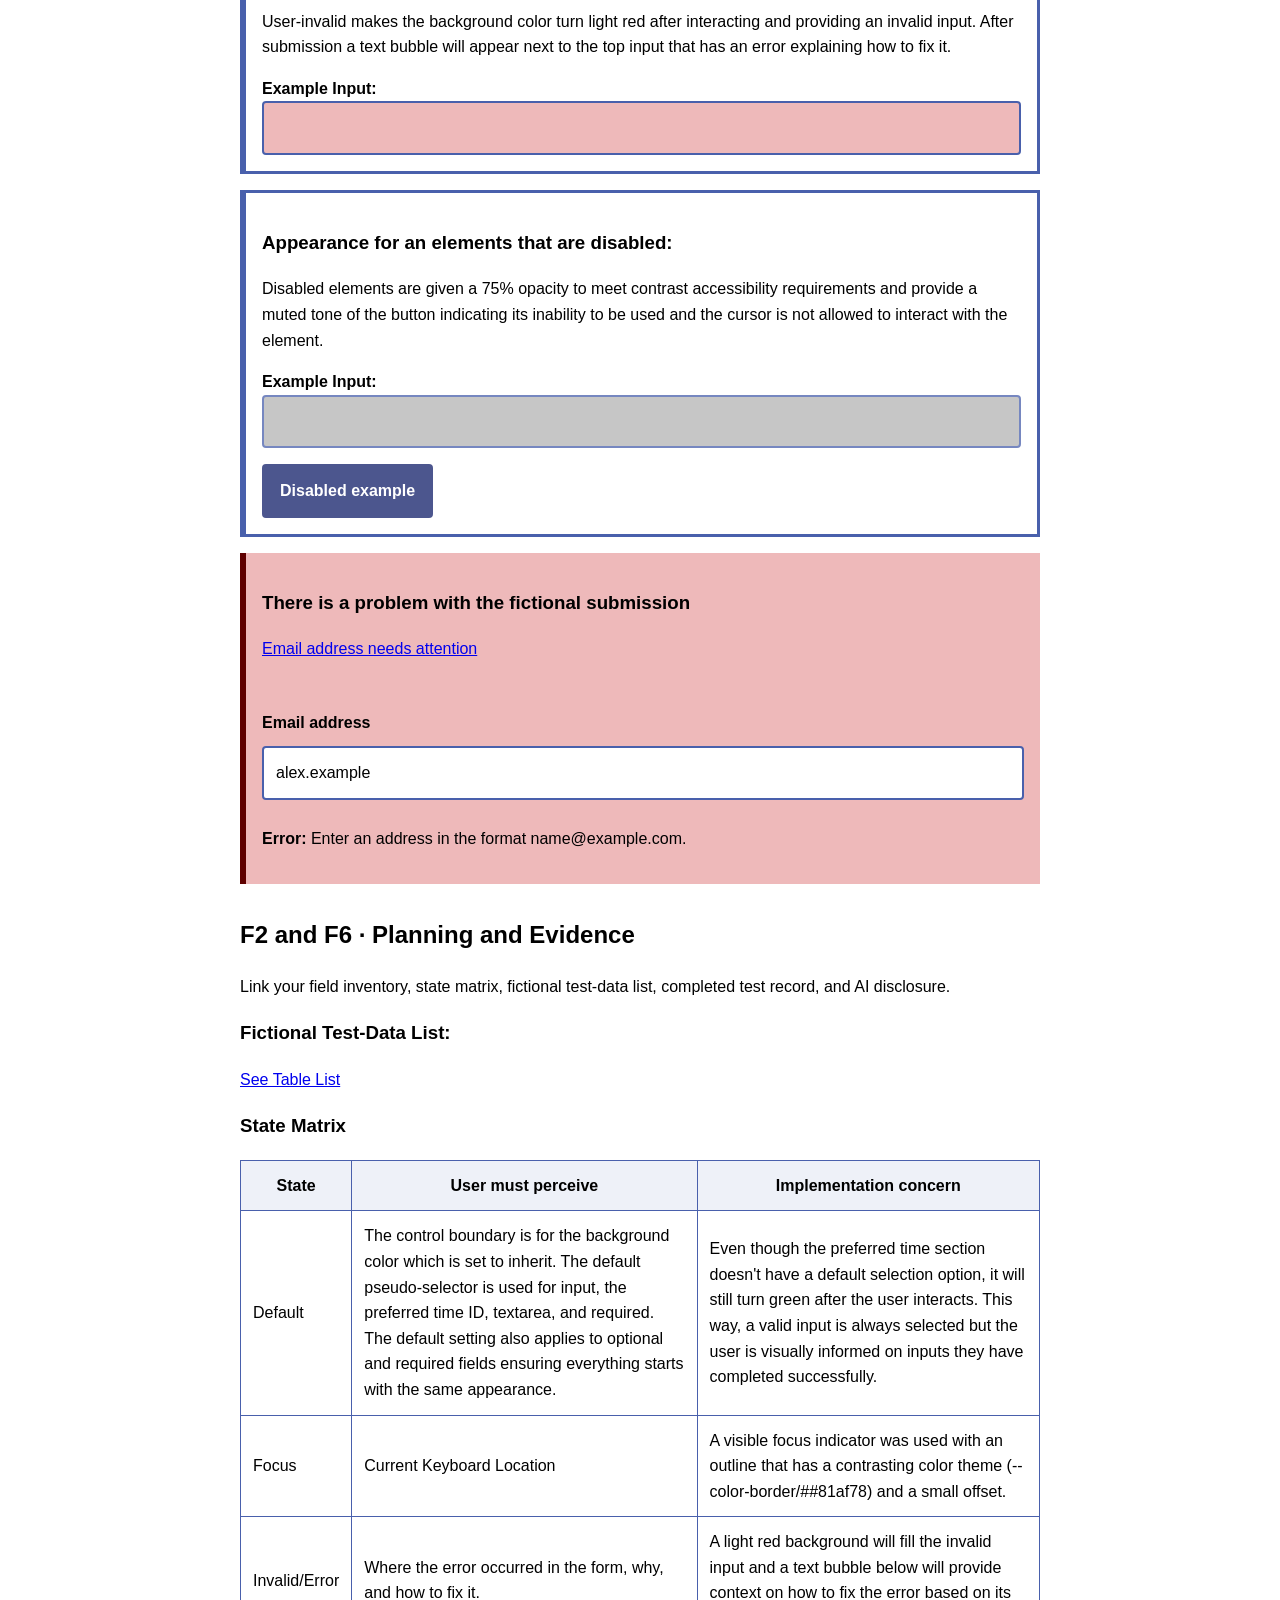
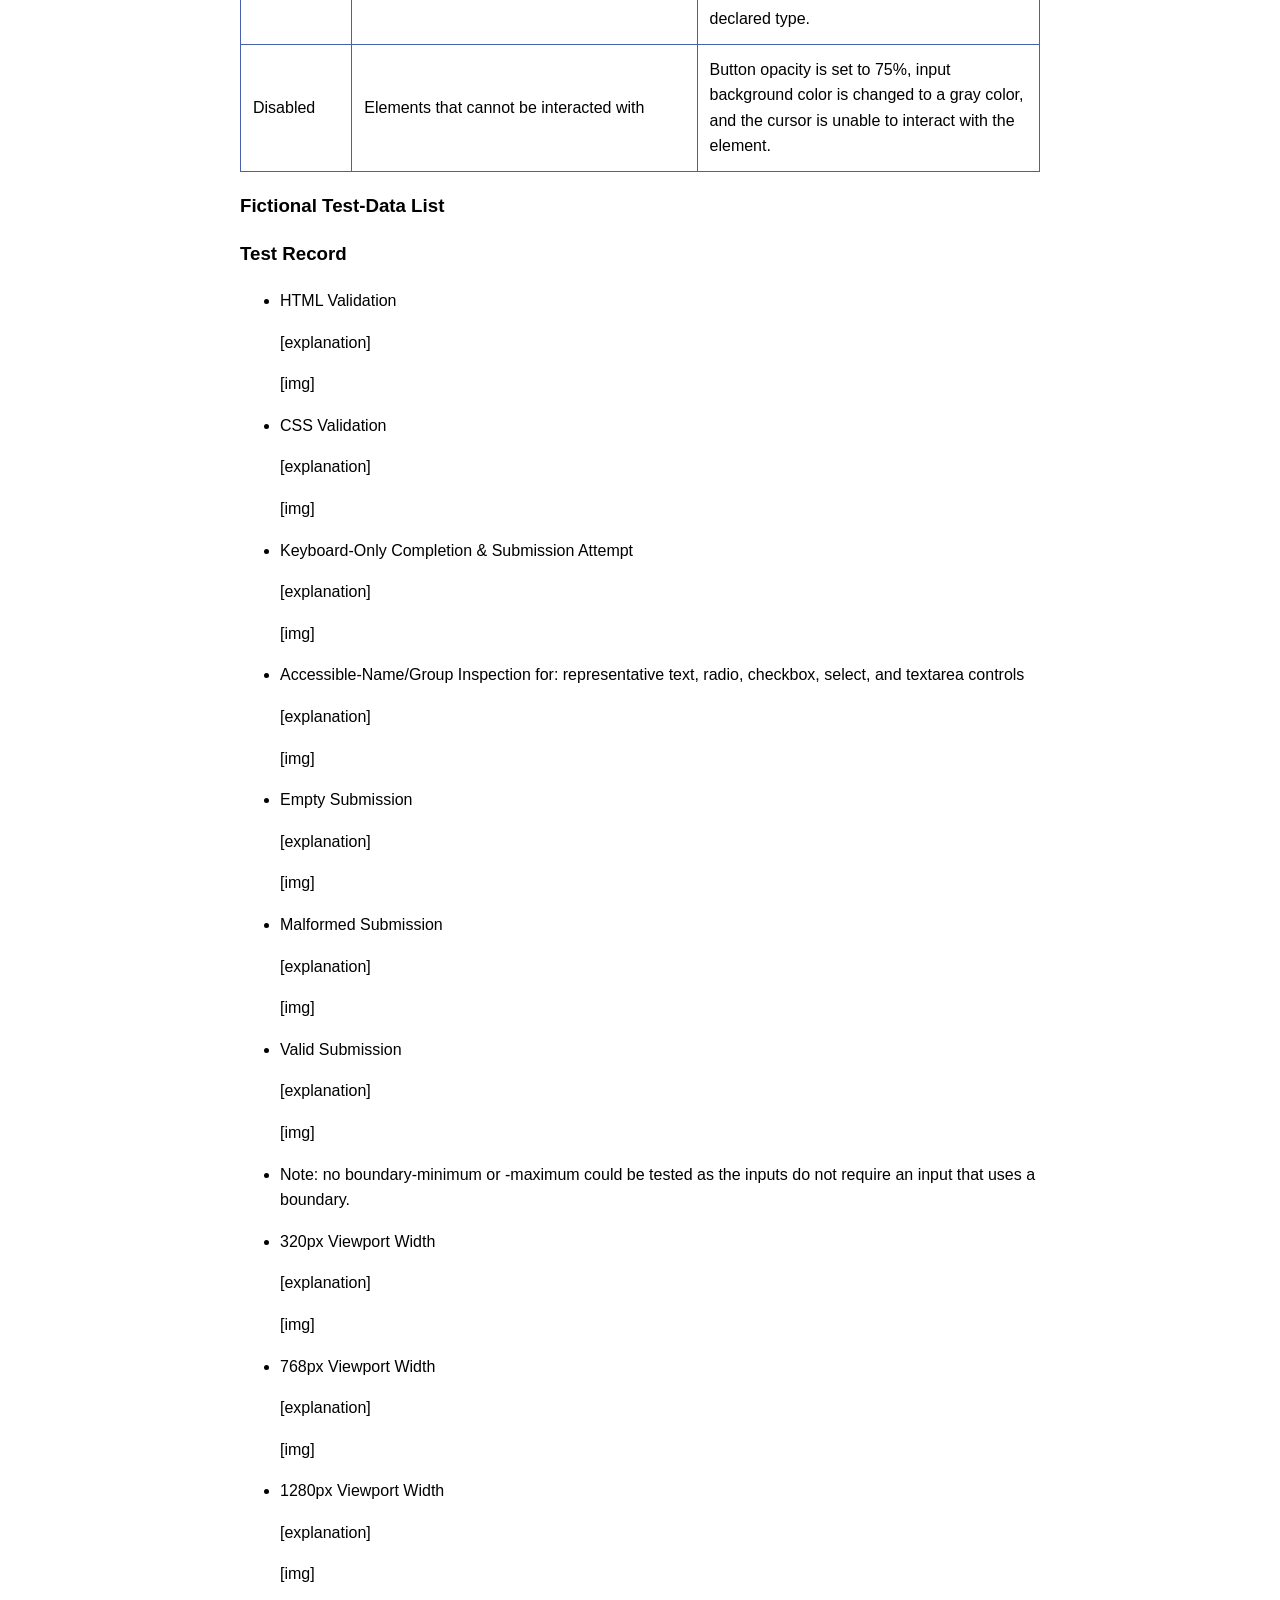
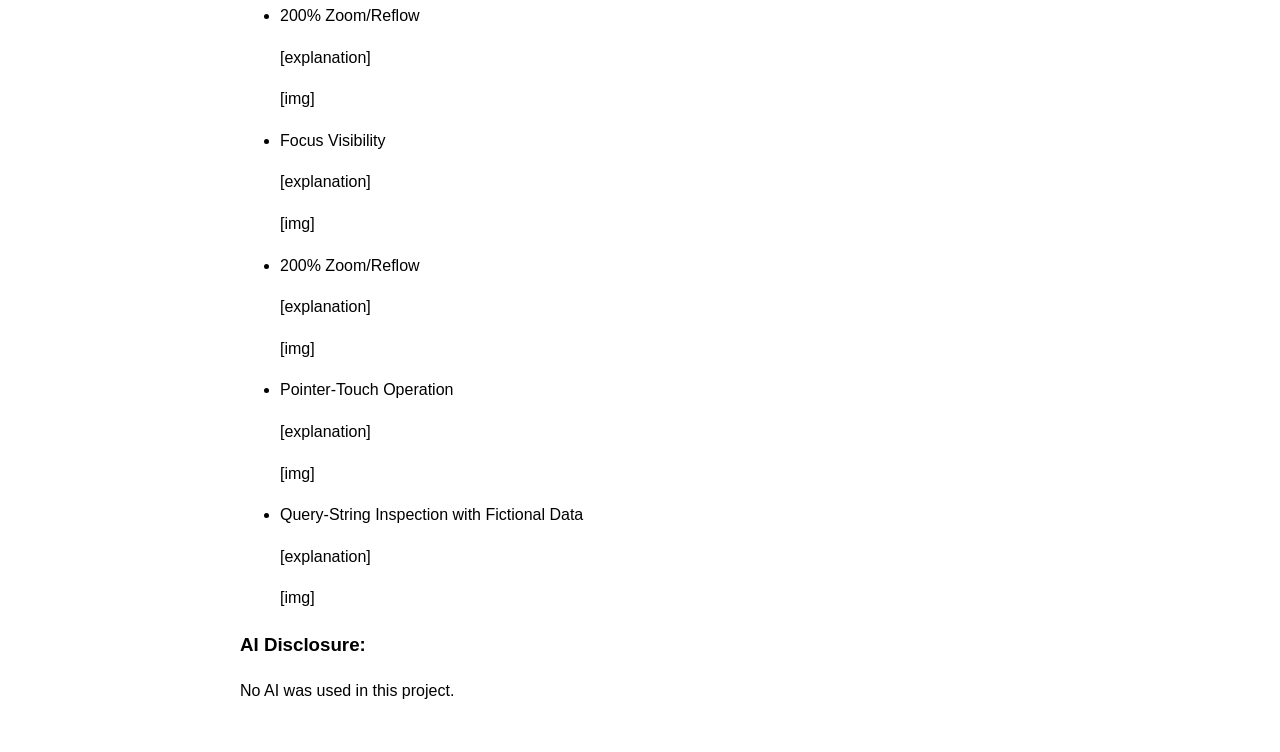
==== commit faf46064: "HTML Error Corrections Unique ID for preferred contact radio inputs fixed. Select element given a de" ====
--- a/index.html
+++ b/index.html
@@ -56,6 +56,7 @@
           <div class="field">
             <label for="time">Preferred time to be contacted *</label>
             <select id="time" name="time" required>
+              <option value="" disabled selected>Select an option</option>
               <option value="morning">Morning</option>
               <option value="afternoon">Afternoon</option>
               <option value="evening">Evening</option>
@@ -64,8 +65,8 @@
           <div class="field">
             <label for="preferred-contact">Preferred Method of Contact *</label>
             <p class="help">Please select one option.</p>
-            <label><input id="phone" name="preferred-contact" type="radio" value="phone" checked/> Phone</label>
-            <label><input id="email" name="preferred-contact" type="radio" value="email"/> Email</label>
+            <label><input id="prefer-phone" name="preferred-contact" type="radio" value="phone" checked/> Phone</label>
+            <label><input id="prefer-email" name="preferred-contact" type="radio" value="email"/> Email</label>
           </div>
         </fieldset>
         <fieldset>
@@ -223,7 +224,7 @@
                 <tr>
                   <td>Disabled</td>
                   <td>Elements that cannot be interacted with</td>
-                  <td>Opacity is set to 75% and the cursor is unable to interact with the element.</td>
+                  <td>Button opacity is set to 75%, input background color is changed to a gray color, and the cursor is unable to interact with the element.</td>
                 </tr>
               </tbody>
             </table>
--- a/styles.css
+++ b/styles.css
@@ -89,7 +89,7 @@
 }
 
 #time {
-    width: 13ch;
+    width: 20ch;
 }
 
 section,form{
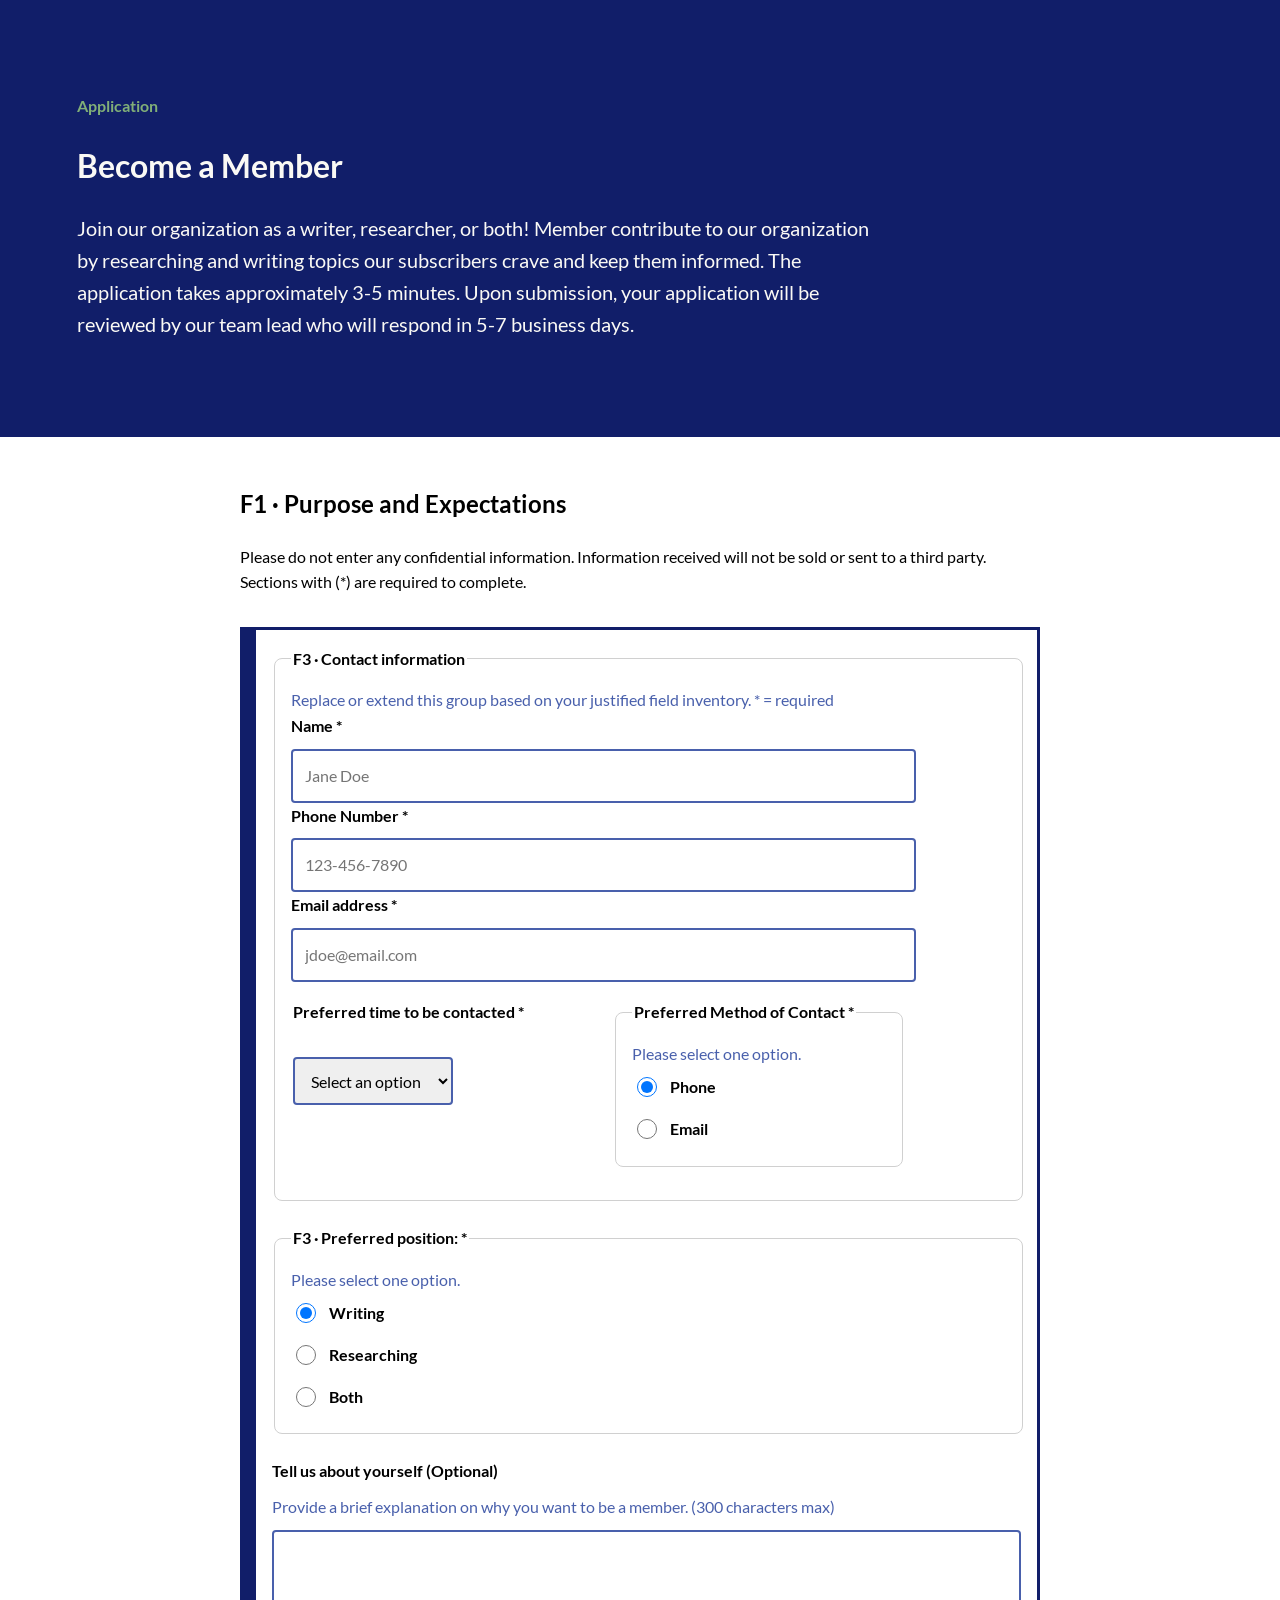
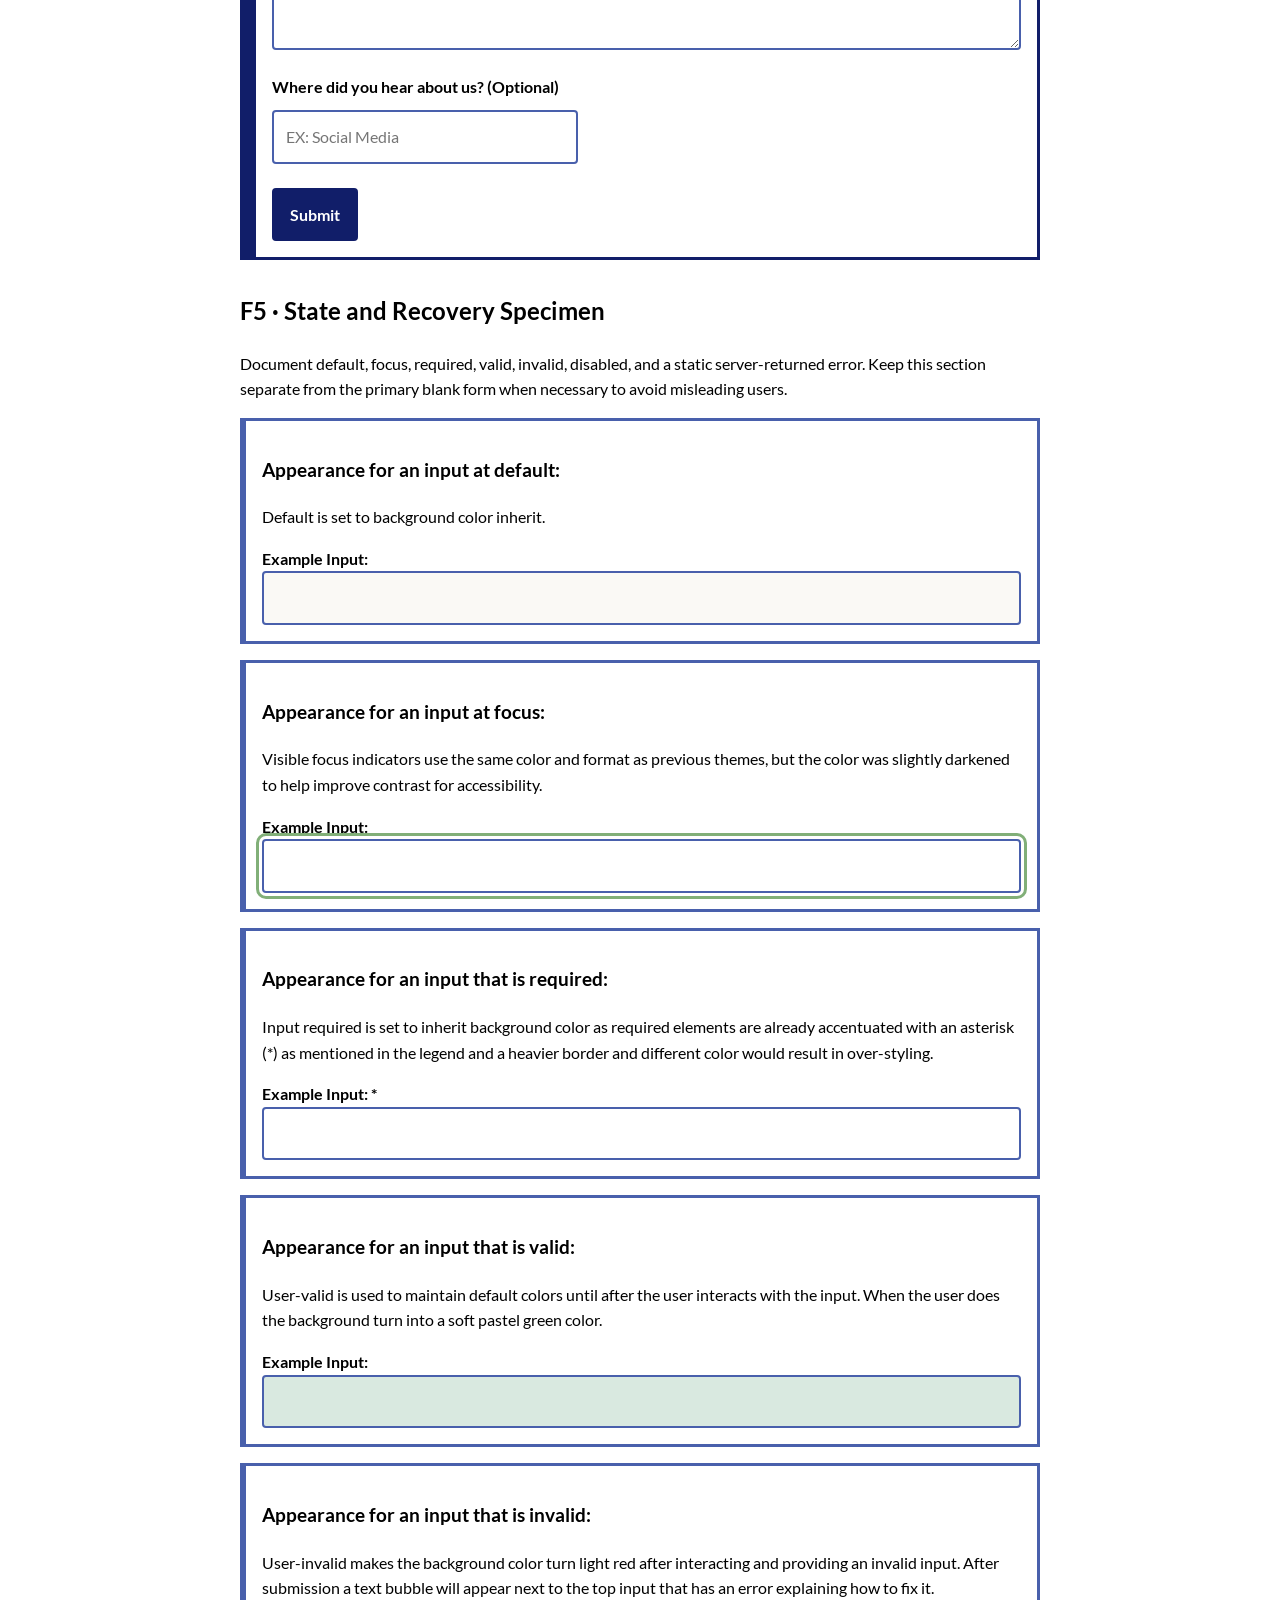
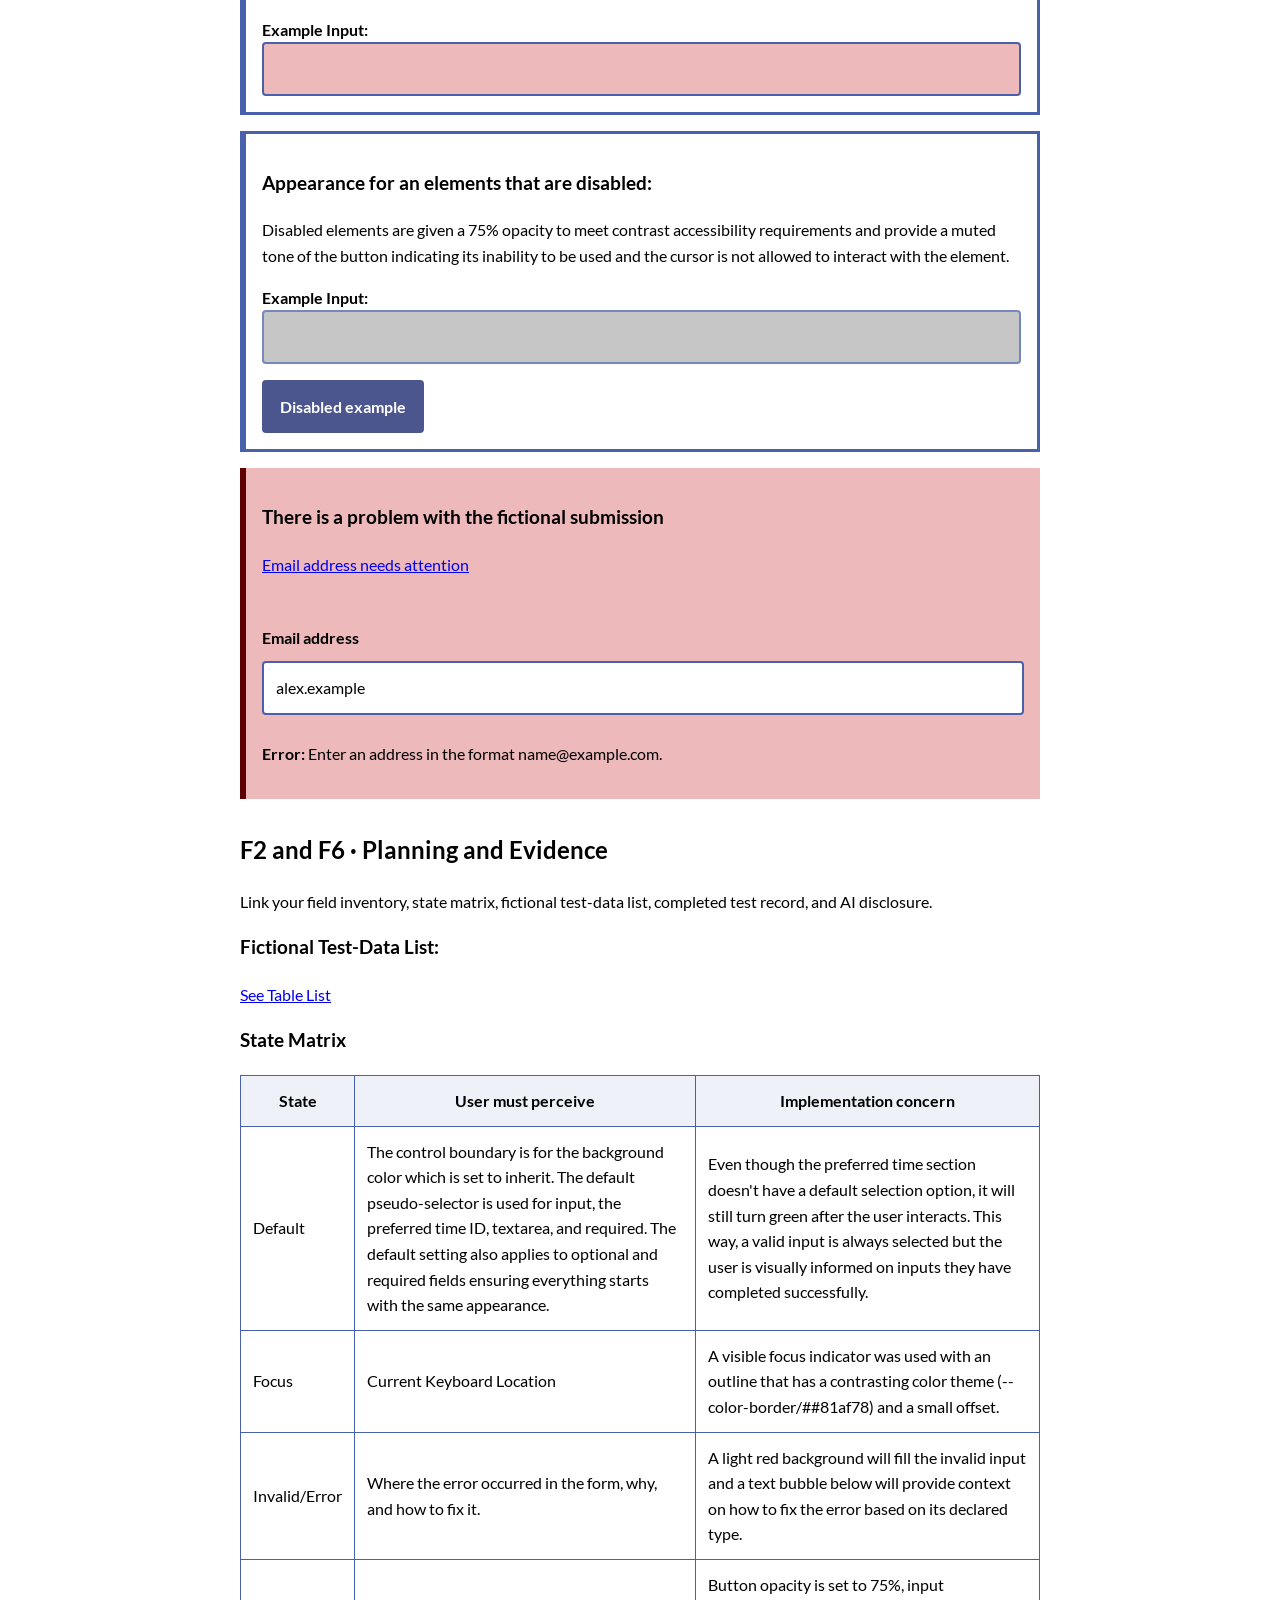
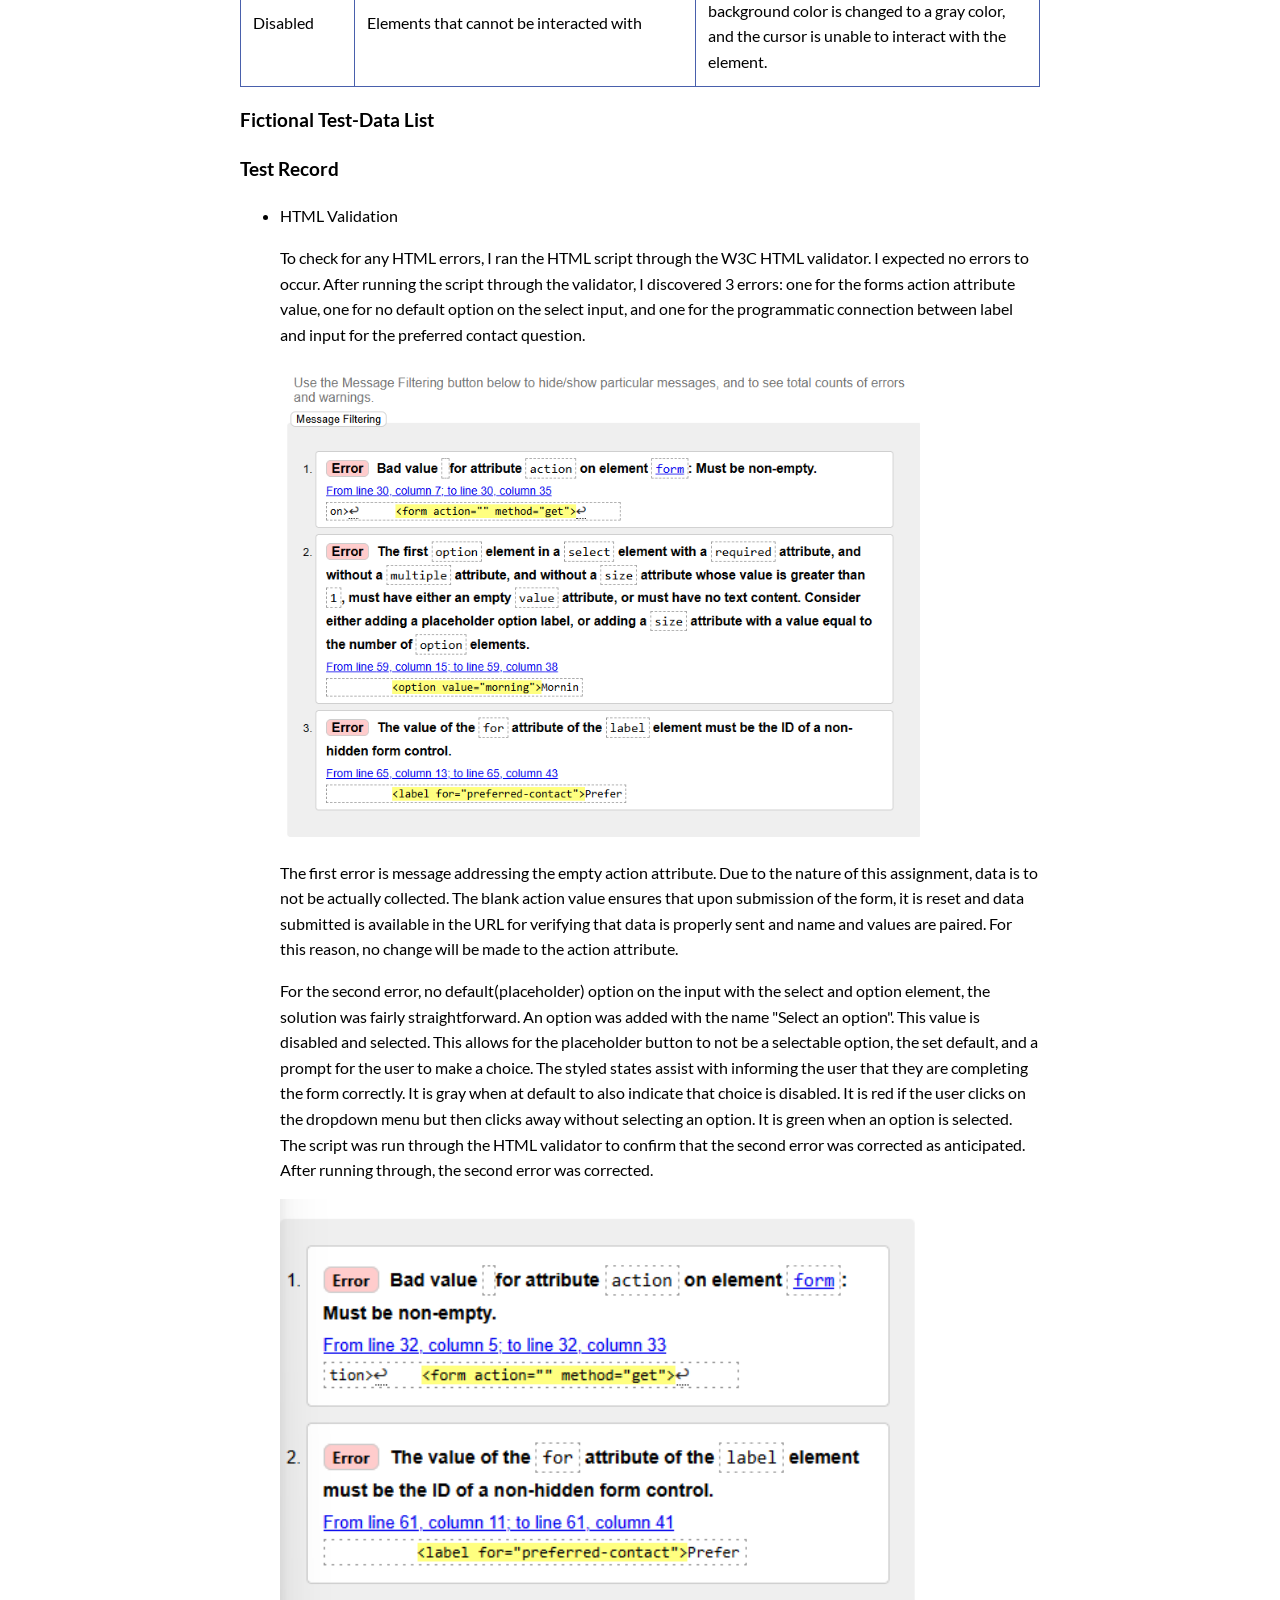
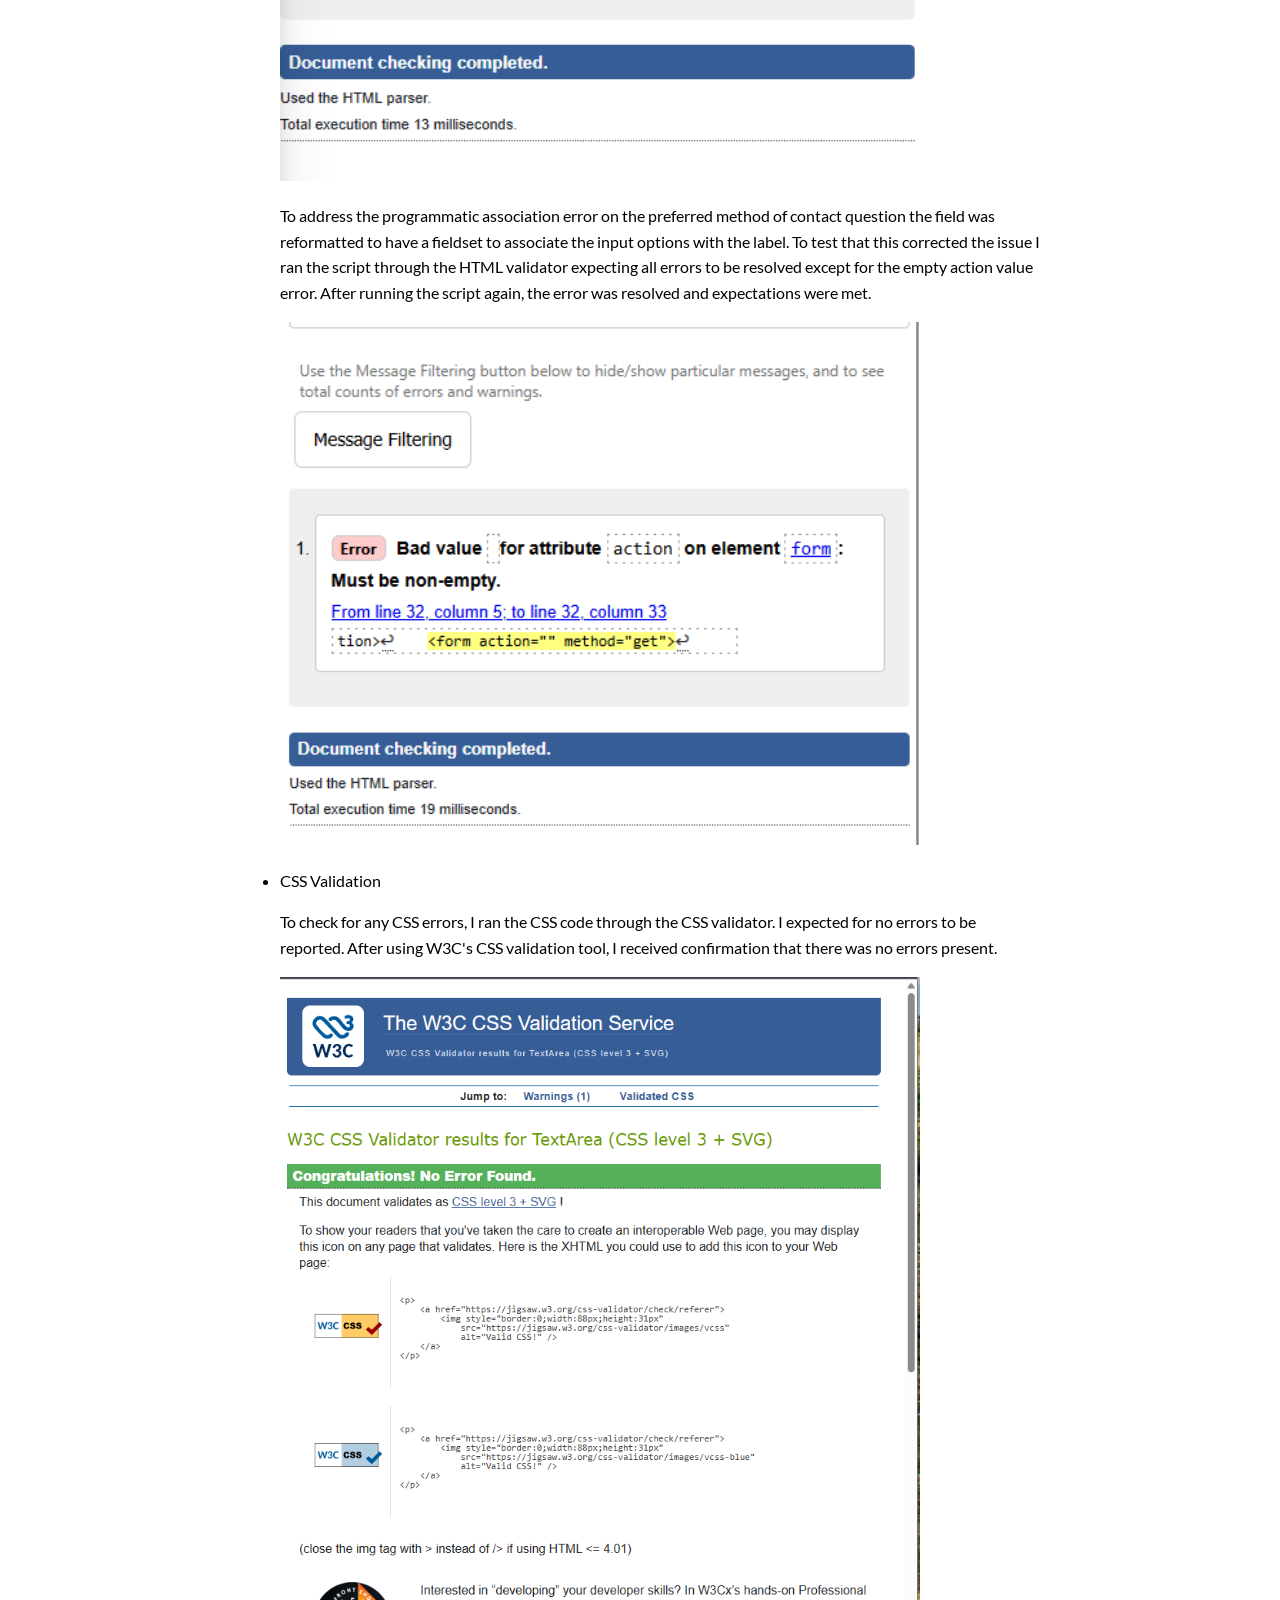
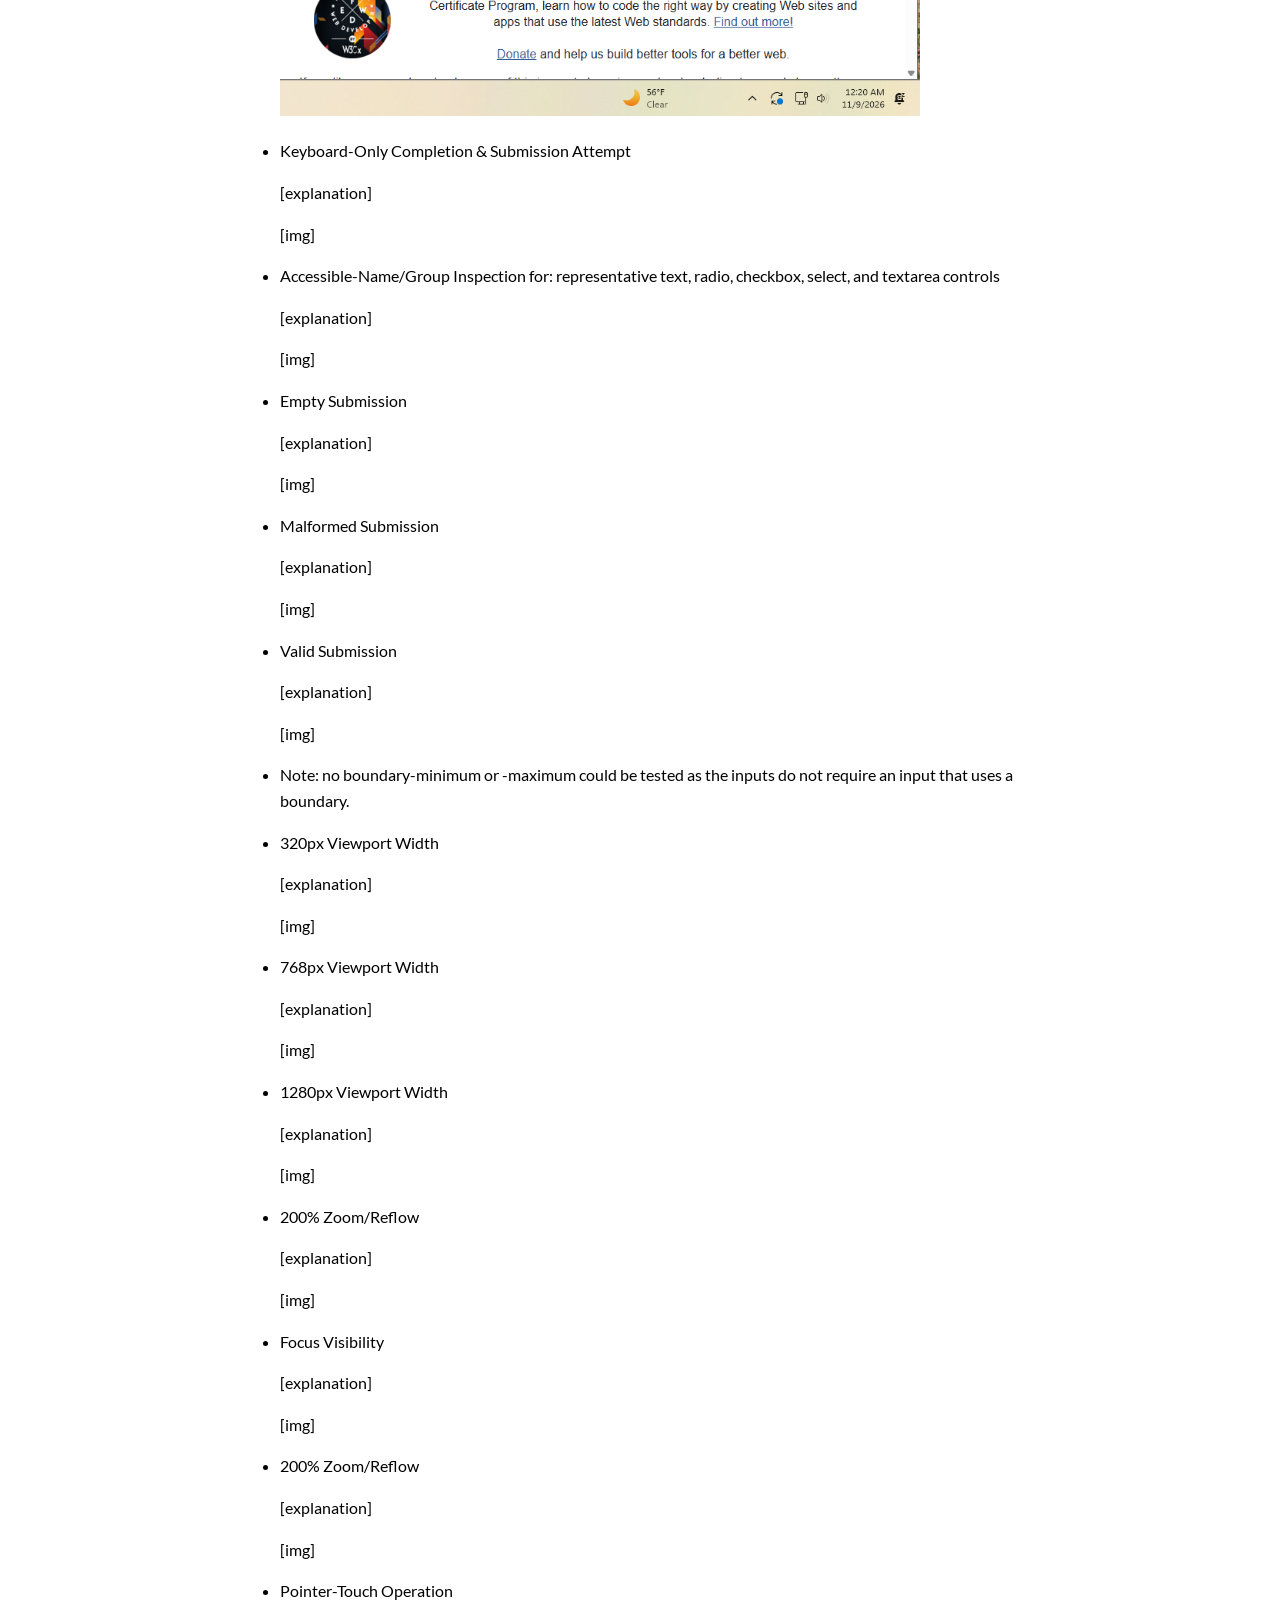
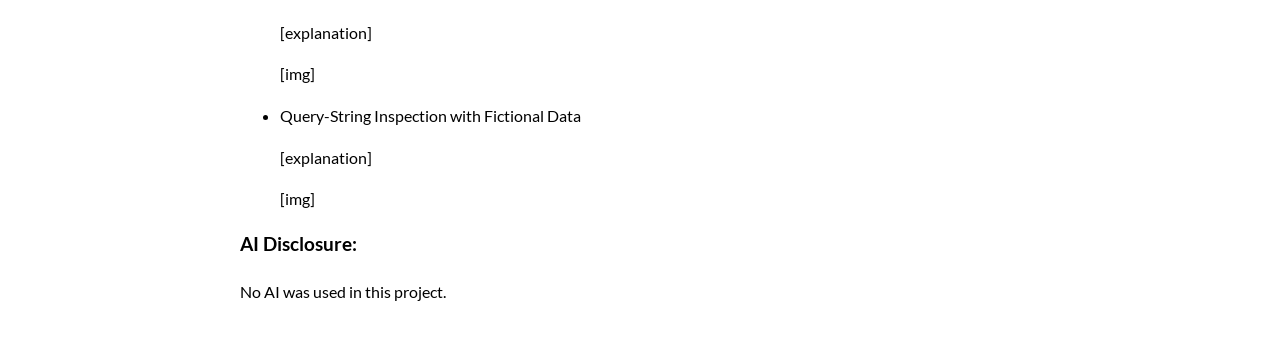
==== commit ceba0554: "Test Record Updates Round 1 First few tests in test record complete and resolved." ====
--- a/index.html
+++ b/index.html
@@ -1,321 +1,397 @@
 <!doctype html>
 <html lang="en">
-  <head>
-    <meta charset="utf-8" />
-    <meta name="viewport" content="width=device-width,initial-scale=1" />
-    <title>Inclusive Form Flow</title>
-    <link rel="stylesheet" href="styles.css" />
-  </head>
-  <body>
-    <header class="page-header">
-      <p class="eyebrow">Application</p>
-      <h1>Become a Member</h1>
-      <p class="lede">
-        Join our organization as a writer, researcher, or both! Member
-        contribute to our organization by researching and writing topics our
-        subscribers crave and keep them informed. The application takes
-        approximately 3-5 minutes. Upon submission, your application will be
-        reviewed by our team lead who will respond in 5-7 business days.
+
+<head>
+  <meta charset="utf-8" />
+  <meta name="viewport" content="width=device-width,initial-scale=1" />
+  <title>Inclusive Form Flow</title>
+  <link rel="stylesheet" href="styles.css" />
+</head>
+
+<body>
+  <header class="page-header">
+    <p class="eyebrow">Application</p>
+    <h1>Become a Member</h1>
+    <p class="lede">
+      Join our organization as a writer, researcher, or both! Member
+      contribute to our organization by researching and writing topics our
+      subscribers crave and keep them informed. The application takes
+      approximately 3-5 minutes. Upon submission, your application will be
+      reviewed by our team lead who will respond in 5-7 business days.
+    </p>
+  </header>
+  <main>
+    <section id="expectations">
+      <h2>F1 · Purpose and Expectations</h2>
+      <p>
+        Please do not enter any confidential information. Information received
+        will not be sold or sent to a third party. <br />
+        Sections with (*) are required to complete.
       </p>
-    </header>
-    <main>
-      <section id="expectations">
-        <h2>F1 · Purpose and Expectations</h2>
-        <p>
-          Please do not enter any confidential information. Information received
-          will not be sold or sent to a third party. <br />
-          Sections with (*) are required to complete.
-        </p>
-      </section>
-      <form action="" method="get">
-        <fieldset>
-          <legend>F3 · Contact information</legend>
-          <p class="help">
-            Replace or extend this group based on your justified field
-            inventory. * &equals; required
-          </p>
-          <div class="field">
-            <label for="name">Name *</label>
-            <input id="name" name="name" type="text" autocomplete="name" placeholder="Jane Doe"/>
-          </div>
-          <div class="field">
-            <label for="phone">Phone Number *</label>
-              <input id="phone" name="phone" type="tel" autocomplete="tel" placeholder="123-456-7890" required/>
-          </div>
-          <div class="field">
-            <label for="email">Email address *</label>
-            <input
-              id="email"
-              name="email"
-              type="email"
-              autocomplete="email"
-              placeholder="jdoe@email.com"
-              required
-            />
-          </div>
-          <div class="field">
-            <label for="time">Preferred time to be contacted *</label>
+    </section>
+    <form action="" method="get">
+      <fieldset>
+        <legend>F3 · Contact information</legend>
+        <p class="help">
+          Replace or extend this group based on your justified field
+          inventory. * &equals; required
+        </p>
+        <div class="field">
+          <label for="name">Name *</label>
+          <input id="name" name="name" type="text" autocomplete="name" placeholder="Jane Doe" class="text-input"/>
+        </div>
+        <div class="field">
+          <label for="phone">Phone Number *</label>
+          <input id="phone" name="phone" type="tel" autocomplete="tel" placeholder="123-456-7890" class="text-input" required />
+        </div>
+        <div class="field">
+          <label for="email">Email address *</label>
+          <input id="email" name="email" type="email" autocomplete="email" placeholder="jdoe@email.com" class="text-input" required />
+        </div>
+        <div class="card-row">
+          <div class="card" id="time-card">
+            <label for="time">Preferred time to be contacted *</label><p></p>
             <select id="time" name="time" required>
               <option value="" disabled selected>Select an option</option>
               <option value="morning">Morning</option>
               <option value="afternoon">Afternoon</option>
               <option value="evening">Evening</option>
             </select>
+          </div> 
+          <div class="card">
+            <fieldset class="field-shrinker">
+              <legend>Preferred Method of Contact *</legend>
+              <p class="help">Please select one option.</p>
+              <label class="choice">
+                <input id="prefer-phone" name="preferred-contact" type="radio" value="phone" checked />
+                Phone</label>
+              <label class="choice">
+                <input id="prefer-email" name="preferred-contact" type="radio" value="email" />
+                Email</label>
+            </fieldset>    
           </div>
-          <div class="field">
-            <label for="preferred-contact">Preferred Method of Contact *</label>
-            <p class="help">Please select one option.</p>
-            <label><input id="prefer-phone" name="preferred-contact" type="radio" value="phone" checked/> Phone</label>
-            <label><input id="prefer-email" name="preferred-contact" type="radio" value="email"/> Email</label>
-          </div>
-        </fieldset>
-        <fieldset>
-          <legend>F3 · Preferred position: *</legend>
-          <p class="help">Please select one option.</p>
-          <label class="choice">
-            <input
-              type="radio"
-              id="writing"
-              name="position-preference"
-              value="writing"
-              checked
-            />
-            Writing</label
-          >
-          <label class="choice"
-            ><input
-              type="radio"
-              id="researching"
-              name="position-preference"
-              value="researching"
-            />
-            Researching</label
-          >
-          <label class="choice"
-            ><input
-              type="radio"
-              id="both"
-              name="position-preference"
-              value="both"
-            />
-            Both</label
-          >
-        </fieldset>
-        <div class="field">
-          <label for="about-you">Tell us about yourself (Optional)</label>
-          <p class="help" id="about-you-help">
-            Provide a brief explanation on why you want to be a member. (300
-            characters max)
-          </p>
-          <textarea
-            id="about-you"
-            name="about-you"
-            aria-describedby="about-you-help"
-            maxlength="300"
-            autocomplete="off"
-          ></textarea>
         </div>
-        <div class="field">
-          <label for="discovery"
-            >Where did you hear about us? (Optional)</label>
-          <input
-            type="text"
-            name="discovery"
-            id="discovery"
-            autocomplete="off"
-            maxlength="30"
-            placeholder="EX: Social Media"
-          />
-        </div>
-        <button type="submit">Submit</button>
-      </form>
-      <section id="states">
-        <h2>F5 · State and Recovery Specimen</h2>
-        <p>
-          Document default, focus, required, valid, invalid, disabled, and a
-          static server-returned error. Keep this section separate from the
-          primary blank form when necessary to avoid misleading users.
-        </p>
-        <div class="state-summary">
-          <h3>Appearance for an input at default:</h3>
-          <p>Default is set to background color inherit.</p>
-          <label for="default-example">Example Input: <input type="text" id="default-example" style="background-color: #faf9f5;"></label>
-        </div>
-        <div class="state-summary">
-          <h3>Appearance for an input at focus:</h3>
-          <p>Visible focus indicators use the same color and format as previous themes, but the color was slightly darkened to help improve contrast for accessibility.</p>
-          <label for="focus-example">Example Input: <input type="text" id="focus-example" style="outline: .2rem solid #81af78; outline-offset: .2rem;"></label>
-        </div>
-        <div class="state-summary">
-          <h3>Appearance for an input that is required:</h3>
-          <p>Input required is set to inherit background color as required elements are already accentuated with an asterisk (*) as mentioned in the legend and a heavier border and different color would result in over-styling.</p>
-          <label for="required-example">Example Input: *<input type="text" id="required-example"></label>
-        </div>
-        <div class="state-summary">
-          <h3>Appearance for an input that is valid:</h3>
-          <p>User-valid is used to maintain default colors until after the user interacts with the input. When the user does the background turn into a soft pastel green color.</p>
-          <label for="valid-example">Example Input: <input type="text" id="valid-example" style="background-color: #d9e9e0fd;"></label>
-        </div>
-        <div class="state-summary">
-          <h3>Appearance for an input that is invalid:</h3>
-          <p>User-invalid makes the background color turn light red after interacting and providing an invalid input. After submission a text bubble will appear next to the top input that has an error explaining how to fix it.</p>
-          <label for="invalid-example">Example Input: <input type="text" id="invalid-example" style="background-color: #eeb9ba;"></label>
-        </div>
-        <div class="state-summary">
-          <h3>Appearance for an elements that are disabled:</h3>
-          <p>Disabled elements are given a 75% opacity to meet contrast accessibility requirements and provide a muted tone of the button indicating its inability to be used and the cursor is not allowed to interact with the element.</p>
-          <label for="disabled-example">Example Input: <input type="text" id="disabled-example" disabled></label>
-          <button type="button" style="margin-top: 1rem;" disabled>Disabled example</button>
-        </div>
-        <div class="error-summary">
-          <h3>There is a problem with the fictional submission</h3>
-          <p><a href="#error-example">Email address needs attention</a></p>
-        </div>
-        <div class="field field-error">
-          <label for="error-example">Email address</label>
-          <input
-            id="error-example"
-            type="email"
-            value="alex.example"
-            aria-invalid="true"
-            aria-describedby="error-message"
-          />
-          <p id="error-message">
-            <strong>Error:</strong> Enter an address in the format
-            name@example.com.
-          </p>
-        </div>
-      </section>
-      <section id="documentation">
-        <h2>F2 and F6 · Planning and Evidence</h2>
-        <p>
-          Link your field inventory, state matrix, fictional test-data list,
-          completed test record, and AI disclosure.
-        </p>
-        <h3>Fictional Test-Data List: </h3>
-        <p><a href="field-inventory-template.html">See Table List</a></p>
-
-        <h3>State Matrix</h3>
-          <div class="table-region">
-            <table>
-              <thead>
-                <tr>
-                  <th scope="col">State</th>
-                  <th scope="col">User must perceive</th>
-                  <th scope="col">Implementation concern</th>
-                </tr>
-              </thead>
-              <tbody>
-                <tr>
-                  <td>Default</td>
-                  <td>The control boundary is for the background color which is set to inherit. The default pseudo-selector is used for input, the preferred time ID, textarea, and required. The default setting also applies to optional and required fields ensuring everything starts with the same appearance.</td>
-                  <td>Even though the preferred time section doesn't have a default selection option, it will still turn green after the user interacts. This way, a valid input is always selected but the user is visually informed on inputs they have completed successfully.</td>
-                </tr>
-                <tr>
-                  <td>Focus</td>
-                  <td>Current Keyboard Location</td>
-                  <td>A visible focus indicator was used with an outline that has a contrasting color theme (--color-border/##81af78) and a small offset.</td>
-                </tr>
-                <tr>
-                  <td>Invalid/Error</td>
-                  <td>Where the error occurred in the form, why, and how to fix it.</td>
-                  <td>A light red background will fill the invalid input and a text bubble below will provide context on how to fix the error based on its declared type.</td>
-                </tr>
-                <tr>
-                  <td>Disabled</td>
-                  <td>Elements that cannot be interacted with</td>
-                  <td>Button opacity is set to 75%, input background color is changed to a gray color, and the cursor is unable to interact with the element.</td>
-                </tr>
-              </tbody>
-            </table>
-          </div>
-
-        <h3>Fictional Test-Data List</h3>
-
-        <h3>Test Record</h3>
-          <ul> 
-            <li>
-              <p>HTML Validation</p>
-              <p>[explanation]</p>
-              [img]
-            </li>
-            <li>
-              <p>CSS Validation</p>
-              <p>[explanation]</p>
-              [img]
-            </li>
-            <li>
-              <p>Keyboard-Only Completion & Submission Attempt</p>
-              <p>[explanation]</p>
-              [img]
-            </li>
-            <li>
-              <p>Accessible-Name/Group Inspection for: representative text, radio, checkbox, select, and textarea controls</p>
-              <p>[explanation]</p>
-              [img]
-            </li>
-            <li>
-              <p>Empty Submission</p>
-              <p>[explanation]</p>
-              [img]
-            </li>
-            <li>
-              <p>Malformed Submission</p>
-              <p>[explanation]</p>
-              [img]
-            </li>
-            <li>
-              <p>Valid Submission</p>
-              <p>[explanation]</p>
-              [img]
-            </li>
-            <li>
-              <p>Note: no boundary-minimum or -maximum could be tested as the inputs do not require an input that uses a boundary.</p>
-            </li>
-            <li>
-              <p>320px Viewport Width</p>
-              <p>[explanation]</p>
-              [img]
-            </li>
-            <li>
-              <p>768px Viewport Width</p>
-              <p>[explanation]</p>
-              [img]
-            </li>
-            <li>
-              <p>1280px Viewport Width</p>
-              <p>[explanation]</p>
-              [img]
-            </li>
-            <li>
-              <p>200% Zoom/Reflow</p>
-              <p>[explanation]</p>
-              [img]
-            </li>
-            <li>
-              <p>Focus Visibility</p>
-              <p>[explanation]</p>
-              [img]
-            </li>
-            <li>
-              <p>200% Zoom/Reflow</p>
-              <p>[explanation]</p>
-              [img]
-            </li>
-            <li>
-              <p>Pointer-Touch Operation</p>
-              <p>[explanation]</p>
-              [img]
-            </li>
-            <li>
-              <p>Query-String Inspection with Fictional Data</p>
-              <p>[explanation]</p>
-              [img]
-            </li>
-          </ul>
-        <h3>AI Disclosure:</h3>
-        <p>No AI was used in this project.</p>
-      </section>
-    </main>
-  </body>
-</html>
+      </fieldset>
+      
+      <fieldset>
+        <legend>F3 · Preferred position: *</legend>
+        <p class="help">Please select one option.</p>
+        <label class="choice">
+          <input type="radio" id="writing" name="position-preference" value="writing" checked />
+          Writing</label>
+        <label class="choice"><input type="radio" id="researching" name="position-preference" value="researching" />
+          Researching</label>
+        <label class="choice"><input type="radio" id="both" name="position-preference" value="both" />
+          Both</label>
+      </fieldset>
+      <div class="field">
+        <label for="about-you">Tell us about yourself (Optional)</label>
+        <p class="help" id="about-you-help">
+          Provide a brief explanation on why you want to be a member. (300
+          characters max)
+        </p>
+        <textarea id="about-you" name="about-you" aria-describedby="about-you-help" maxlength="300"
+          autocomplete="off"></textarea>
+      </div>
+      <div class="field">
+        <label for="discovery">Where did you hear about us? (Optional)</label>
+        <input type="text" name="discovery" id="discovery" autocomplete="off" maxlength="30"
+          placeholder="EX: Social Media" />
+      </div>
+      <button type="submit">Submit</button>
+    </form>
+    <section id="states">
+      <h2>F5 · State and Recovery Specimen</h2>
+      <p>
+        Document default, focus, required, valid, invalid, disabled, and a
+        static server-returned error. Keep this section separate from the
+        primary blank form when necessary to avoid misleading users.
+      </p>
+      <div class="state-summary">
+        <h3>Appearance for an input at default:</h3>
+        <p>Default is set to background color inherit.</p>
+        <label for="default-example">Example Input:
+          <input type="text" id="default-example" style="background-color: #faf9f5" /></label>
+      </div>
+      <div class="state-summary">
+        <h3>Appearance for an input at focus:</h3>
+        <p>
+          Visible focus indicators use the same color and format as previous
+          themes, but the color was slightly darkened to help improve contrast
+          for accessibility.
+        </p>
+        <label for="focus-example">Example Input:
+          <input type="text" id="focus-example" style="outline: 0.2rem solid #81af78; outline-offset: 0.2rem" /></label>
+      </div>
+      <div class="state-summary">
+        <h3>Appearance for an input that is required:</h3>
+        <p>
+          Input required is set to inherit background color as required
+          elements are already accentuated with an asterisk (*) as mentioned
+          in the legend and a heavier border and different color would result
+          in over-styling.
+        </p>
+        <label for="required-example">Example Input: *<input type="text" id="required-example" /></label>
+      </div>
+      <div class="state-summary">
+        <h3>Appearance for an input that is valid:</h3>
+        <p>
+          User-valid is used to maintain default colors until after the user
+          interacts with the input. When the user does the background turn
+          into a soft pastel green color.
+        </p>
+        <label for="valid-example">Example Input:
+          <input type="text" id="valid-example" style="background-color: #d9e9e0fd" /></label>
+      </div>
+      <div class="state-summary">
+        <h3>Appearance for an input that is invalid:</h3>
+        <p>
+          User-invalid makes the background color turn light red after
+          interacting and providing an invalid input. After submission a text
+          bubble will appear next to the top input that has an error
+          explaining how to fix it.
+        </p>
+        <label for="invalid-example">Example Input:
+          <input type="text" id="invalid-example" style="background-color: #eeb9ba" /></label>
+      </div>
+      <div class="state-summary">
+        <h3>Appearance for an elements that are disabled:</h3>
+        <p>
+          Disabled elements are given a 75% opacity to meet contrast
+          accessibility requirements and provide a muted tone of the button
+          indicating its inability to be used and the cursor is not allowed to
+          interact with the element.
+        </p>
+        <label for="disabled-example">Example Input: <input type="text" id="disabled-example" disabled /></label>
+        <button type="button" style="margin-top: 1rem" disabled>
+          Disabled example
+        </button>
+      </div>
+      <div class="error-summary">
+        <h3>There is a problem with the fictional submission</h3>
+        <p><a href="#error-example">Email address needs attention</a></p>
+      </div>
+      <div class="field field-error">
+        <label for="error-example">Email address</label>
+        <input id="error-example" type="email" value="alex.example" aria-invalid="true"
+          aria-describedby="error-message" />
+        <p id="error-message">
+          <strong>Error:</strong> Enter an address in the format
+          name@example.com.
+        </p>
+      </div>
+    </section>
+    <section id="documentation">
+      <h2>F2 and F6 · Planning and Evidence</h2>
+      <p>
+        Link your field inventory, state matrix, fictional test-data list,
+        completed test record, and AI disclosure.
+      </p>
+      <h3>Fictional Test-Data List:</h3>
+      <p><a href="field-inventory-template.html">See Table List</a></p>
+
+      <h3>State Matrix</h3>
+      <div class="table-region">
+        <table>
+          <thead>
+            <tr>
+              <th scope="col">State</th>
+              <th scope="col">User must perceive</th>
+              <th scope="col">Implementation concern</th>
+            </tr>
+          </thead>
+          <tbody>
+            <tr>
+              <td>Default</td>
+              <td>
+                The control boundary is for the background color which is set
+                to inherit. The default pseudo-selector is used for input, the
+                preferred time ID, textarea, and required. The default setting
+                also applies to optional and required fields ensuring
+                everything starts with the same appearance.
+              </td>
+              <td>
+                Even though the preferred time section doesn't have a default
+                selection option, it will still turn green after the user
+                interacts. This way, a valid input is always selected but the
+                user is visually informed on inputs they have completed
+                successfully.
+              </td>
+            </tr>
+            <tr>
+              <td>Focus</td>
+              <td>Current Keyboard Location</td>
+              <td>
+                A visible focus indicator was used with an outline that has a
+                contrasting color theme (--color-border/##81af78) and a small
+                offset.
+              </td>
+            </tr>
+            <tr>
+              <td>Invalid/Error</td>
+              <td>
+                Where the error occurred in the form, why, and how to fix it.
+              </td>
+              <td>
+                A light red background will fill the invalid input and a text
+                bubble below will provide context on how to fix the error
+                based on its declared type.
+              </td>
+            </tr>
+            <tr>
+              <td>Disabled</td>
+              <td>Elements that cannot be interacted with</td>
+              <td>
+                Button opacity is set to 75%, input background color is
+                changed to a gray color, and the cursor is unable to interact
+                with the element.
+              </td>
+            </tr>
+          </tbody>
+        </table>
+      </div>
+
+      <h3>Fictional Test-Data List</h3>
+
+      <h3>Test Record</h3>
+      <ul>
+        <li>
+          <p>HTML Validation</p>
+          <p>
+            To check for any HTML errors, I ran the HTML script through the
+            W3C HTML validator. I expected no errors to occur. After running
+            the script through the validator, I discovered 3 errors: one for
+            the forms action attribute value, one for no default option on the
+            select input, and one for the programmatic connection between
+            label and input for the preferred contact question.
+          </p>
+          <img src="Test-Record-Screenshots/HTML-validation-error.png"
+            alt="Screenshot displaying three errors reported by the HTML Validator." class="test-record-img" />
+          <p>
+            The first error is message addressing the empty action attribute.
+            Due to the nature of this assignment, data is to not be actually
+            collected. The blank action value ensures that upon submission
+            of the form, it is reset and data submitted is available in the URL
+            for verifying that data is properly sent and name and values are
+            paired. For this reason, no change will be made to the action attribute.
+          </p>
+          <p>
+            For the second error, no default(placeholder) option on the input with
+            the select and option element, the solution was fairly straightforward.
+            An option was added with the name "Select an option". This value is
+            disabled and selected. This allows for the placeholder button to not be
+            a selectable option, the set default, and a prompt for the user to make
+            a choice. The styled states assist with informing the user that they are
+            completing the form correctly. It is gray when at default to also indicate
+            that choice is disabled. It is red if the user clicks on the dropdown menu
+            but then clicks away without selecting an option. It is green when an option
+            is selected. The script was run through the HTML validator to confirm that 
+            the second error was corrected as anticipated. After running through, the 
+            second error was corrected.
+          </p>
+          <img src="Test-Record-Screenshots/HTML-validation-correction1.png" 
+            alt="Screenshot displaying two validation errors. The dropdown error is no longer on the list." class="test-record-img" />
+          <p>
+            To address the programmatic association error on the preferred method of 
+            contact question the field was reformatted to have a fieldset to associate the  
+            input options with the label. To test that this corrected the issue I ran the 
+            script through the HTML validator expecting all errors to be resolved except for 
+            the empty action value error. After running the script again, the error was 
+            resolved and expectations were met.
+          </p>
+          <img src="Test-Record-Screenshots/HTML-validation-correction2.png" 
+            alt="Screenshot of the HTML validator with only one error for the empty action attribute indicating the other errors were resolved." class="test-record-img" />
+        </li>
+        <li>
+          <p>CSS Validation</p>
+          <p>
+            To check for any CSS errors, I ran the CSS code through the CSS
+            validator. I expected for no errors to be reported. After using
+            W3C's CSS validation tool, I received confirmation that there was
+            no errors present.
+          </p>
+          <img src="Test-Record-Screenshots/CSS-validator.png" alt="CSS validator stating that no errors were found."
+            class="test-record-img" />
+        </li>
+        <li>
+          <p>Keyboard-Only Completion & Submission Attempt</p>
+          <p>[explanation]</p>
+          [img]
+        </li>
+        <li>
+          <p>
+            Accessible-Name/Group Inspection for: representative text, radio,
+            checkbox, select, and textarea controls
+          </p>
+          <p>[explanation]</p>
+          [img]
+        </li>
+        <li>
+          <p>Empty Submission</p>
+          <p>[explanation]</p>
+          [img]
+        </li>
+        <li>
+          <p>Malformed Submission</p>
+          <p>[explanation]</p>
+          [img]
+        </li>
+        <li>
+          <p>Valid Submission</p>
+          <p>[explanation]</p>
+          [img]
+        </li>
+        <li>
+          <p>
+            Note: no boundary-minimum or -maximum could be tested as the
+            inputs do not require an input that uses a boundary.
+          </p>
+        </li>
+        <li>
+          <p>320px Viewport Width</p>
+          <p>[explanation]</p>
+          [img]
+        </li>
+        <li>
+          <p>768px Viewport Width</p>
+          <p>[explanation]</p>
+          [img]
+        </li>
+        <li>
+          <p>1280px Viewport Width</p>
+          <p>[explanation]</p>
+          [img]
+        </li>
+        <li>
+          <p>200% Zoom/Reflow</p>
+          <p>[explanation]</p>
+          [img]
+        </li>
+        <li>
+          <p>Focus Visibility</p>
+          <p>[explanation]</p>
+          [img]
+        </li>
+        <li>
+          <p>200% Zoom/Reflow</p>
+          <p>[explanation]</p>
+          [img]
+        </li>
+        <li>
+          <p>Pointer-Touch Operation</p>
+          <p>[explanation]</p>
+          [img]
+        </li>
+        <li>
+          <p>Query-String Inspection with Fictional Data</p>
+          <p>[explanation]</p>
+          [img]
+        </li>
+      </ul>
+      <h3>AI Disclosure:</h3>
+      <p>No AI was used in this project.</p>
+    </section>
+  </main>
+</body>
+
+</html>
--- a/styles.css
+++ b/styles.css
@@ -52,6 +52,7 @@
     --space-3:1rem;
     --radius:.5rem;
     --measure:68ch;
+    --padding-cardrow: 0.1rem;
 }
 
 *,*::before,*::after{
@@ -62,7 +63,7 @@
     margin:0;
     color:var(--color-dark);
     background:var(--color-surface);
-    font-family:Arial,sans-serif;
+    font-family: var(--font-body);
     line-height:1.6;
 }
 
@@ -74,7 +75,7 @@
 
 .eyebrow{
     color:var(--color-border);
-    font-weight:700;
+    font-weight: var(--font-weight-bold);
 }
 
 .lede{
@@ -89,7 +90,8 @@
 }
 
 #time {
-    width: 20ch;
+    width: 10rem;
+    height: 3rem;
 }
 
 section,form{
@@ -103,9 +105,30 @@
 
 form{
     gap:1.5rem;
+    border: 0.2rem solid var(--color-contrast);
+    border-left: 1rem solid var(--color-contrast);
+    padding: 0.5rem;
+}
+
+.card-row {
+    width: 100%;
+    margin-left:-1rem;
+    padding:0;
+}
+.card {
+    max-width: 350px;
+    padding: var(--space-3);
+    display: block;
+    min-width: 0px;
+}
+
+.card select {
+    margin-top: var(--space-3);
 }
 
 fieldset{
+    display: block;
+    width: 100%;
     padding:1rem;
     border:1px solid #d0d0d0;
     border-radius:var(--radius);
@@ -120,12 +143,24 @@
     color:var(--color-muted);
 }
 
+.field {
+    width: 100%;
+    display: grid;
+    grid-template-columns: 1fr;
+}
+
 input,select,textarea,button{
     font:inherit;
 }
 
+.text-input {
+    width: 100%;
+    max-width: 625px;
+}
+
 input:not([type="radio"]):not([type="checkbox"]),select,textarea{
     width:100%;
+    height: auto;
     padding:.75rem;
     border:2px solid var(--color-muted);
     border-radius:.25rem;
@@ -146,6 +181,10 @@
 .choice input{
     inline-size:1.25rem;
     block-size:1.25rem;
+}
+
+.field-shrinker {
+    min-width: 200px;
 }
 
 button{
@@ -196,12 +235,12 @@
 }
 
 #discovery {
-    width: 34ch;
+    max-width: 34ch;
 }
 
 .test-record-img {
     width: 100%;
-    max-width: 4rem;
+    max-width: 50vw;
 }
 .table-region {
     overflow-x:auto;
@@ -240,3 +279,21 @@
         gap:var(--space-3);
     }
 }
+
+@media screen and (min-width: 500px) {
+    form {
+        padding: var(--space-3);
+    }
+    .card-row {
+    padding: var(--padding-cardrow);
+    width: 100%;
+    display: grid;
+    grid-template-columns: repeat(auto-fill, 320px);
+    }
+    .card {
+        max-width: 350px;
+        padding: var(--space-3);
+    }
+}
+
+
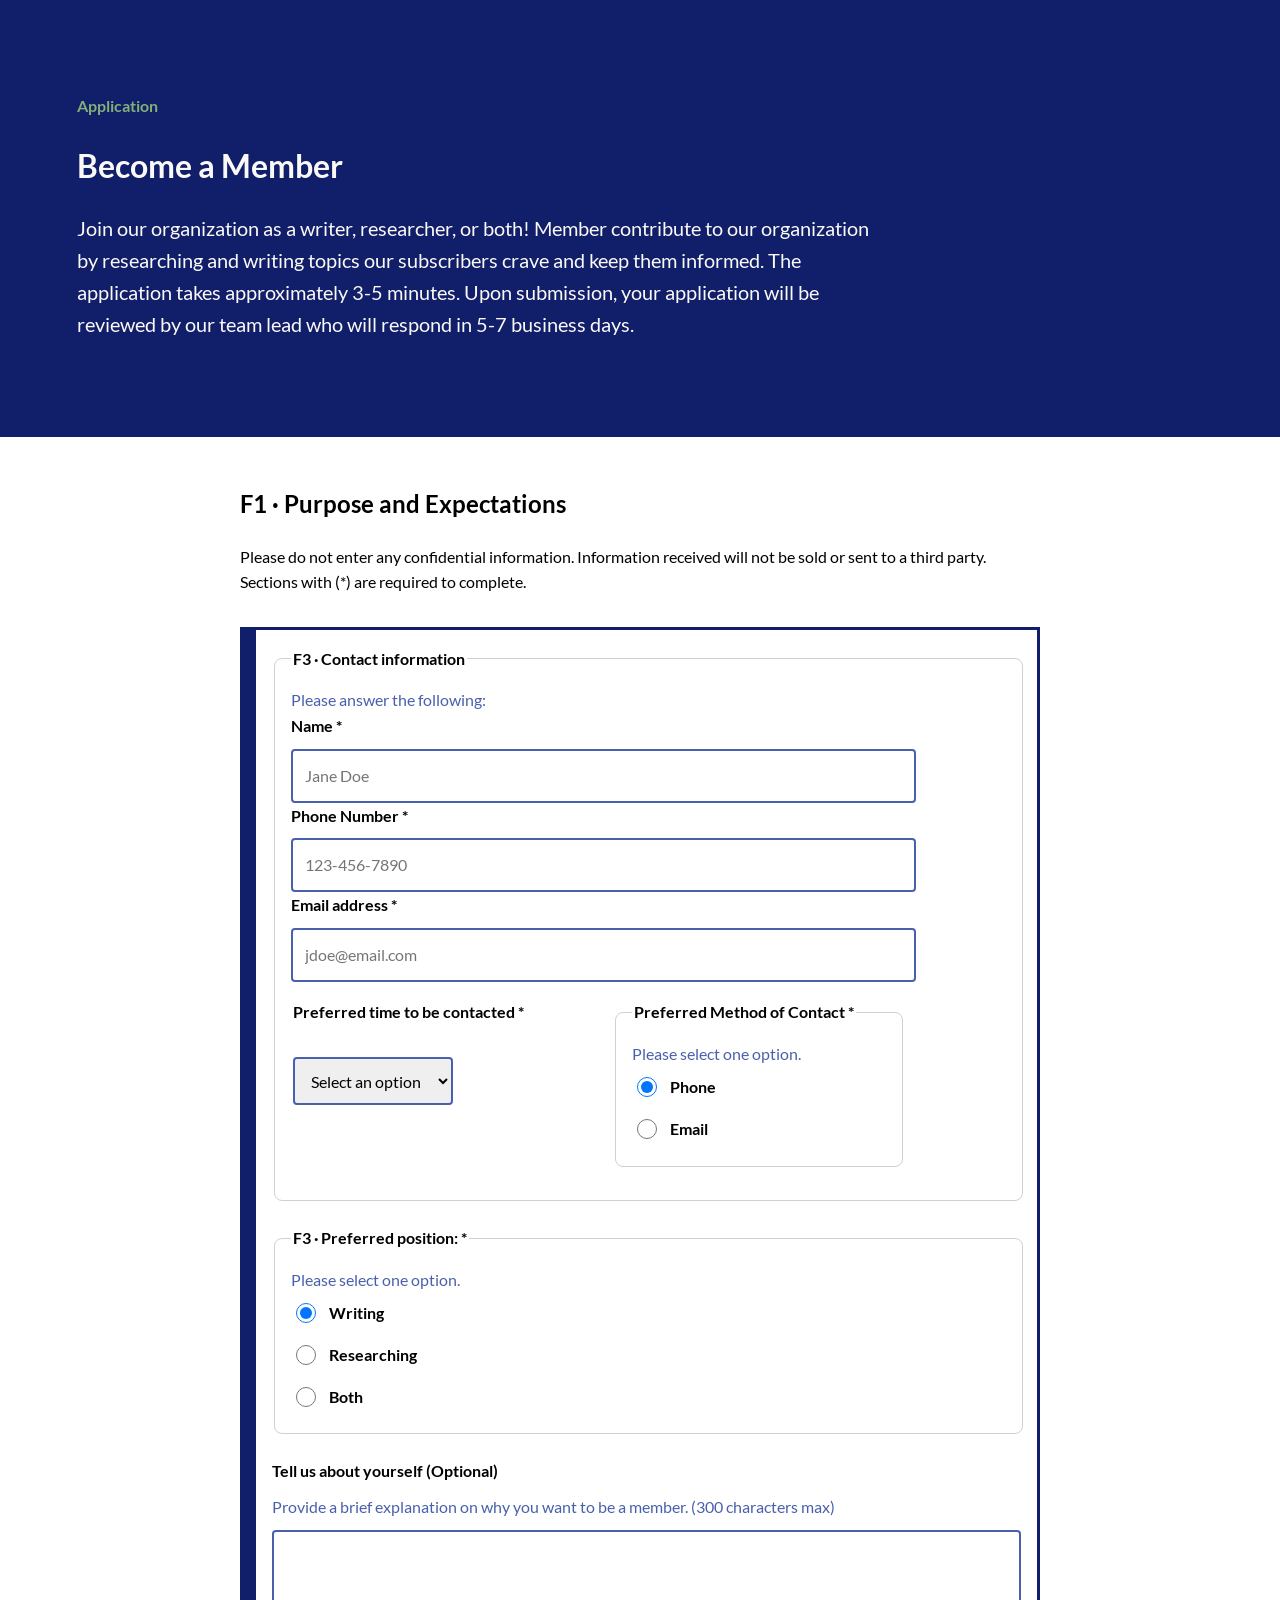
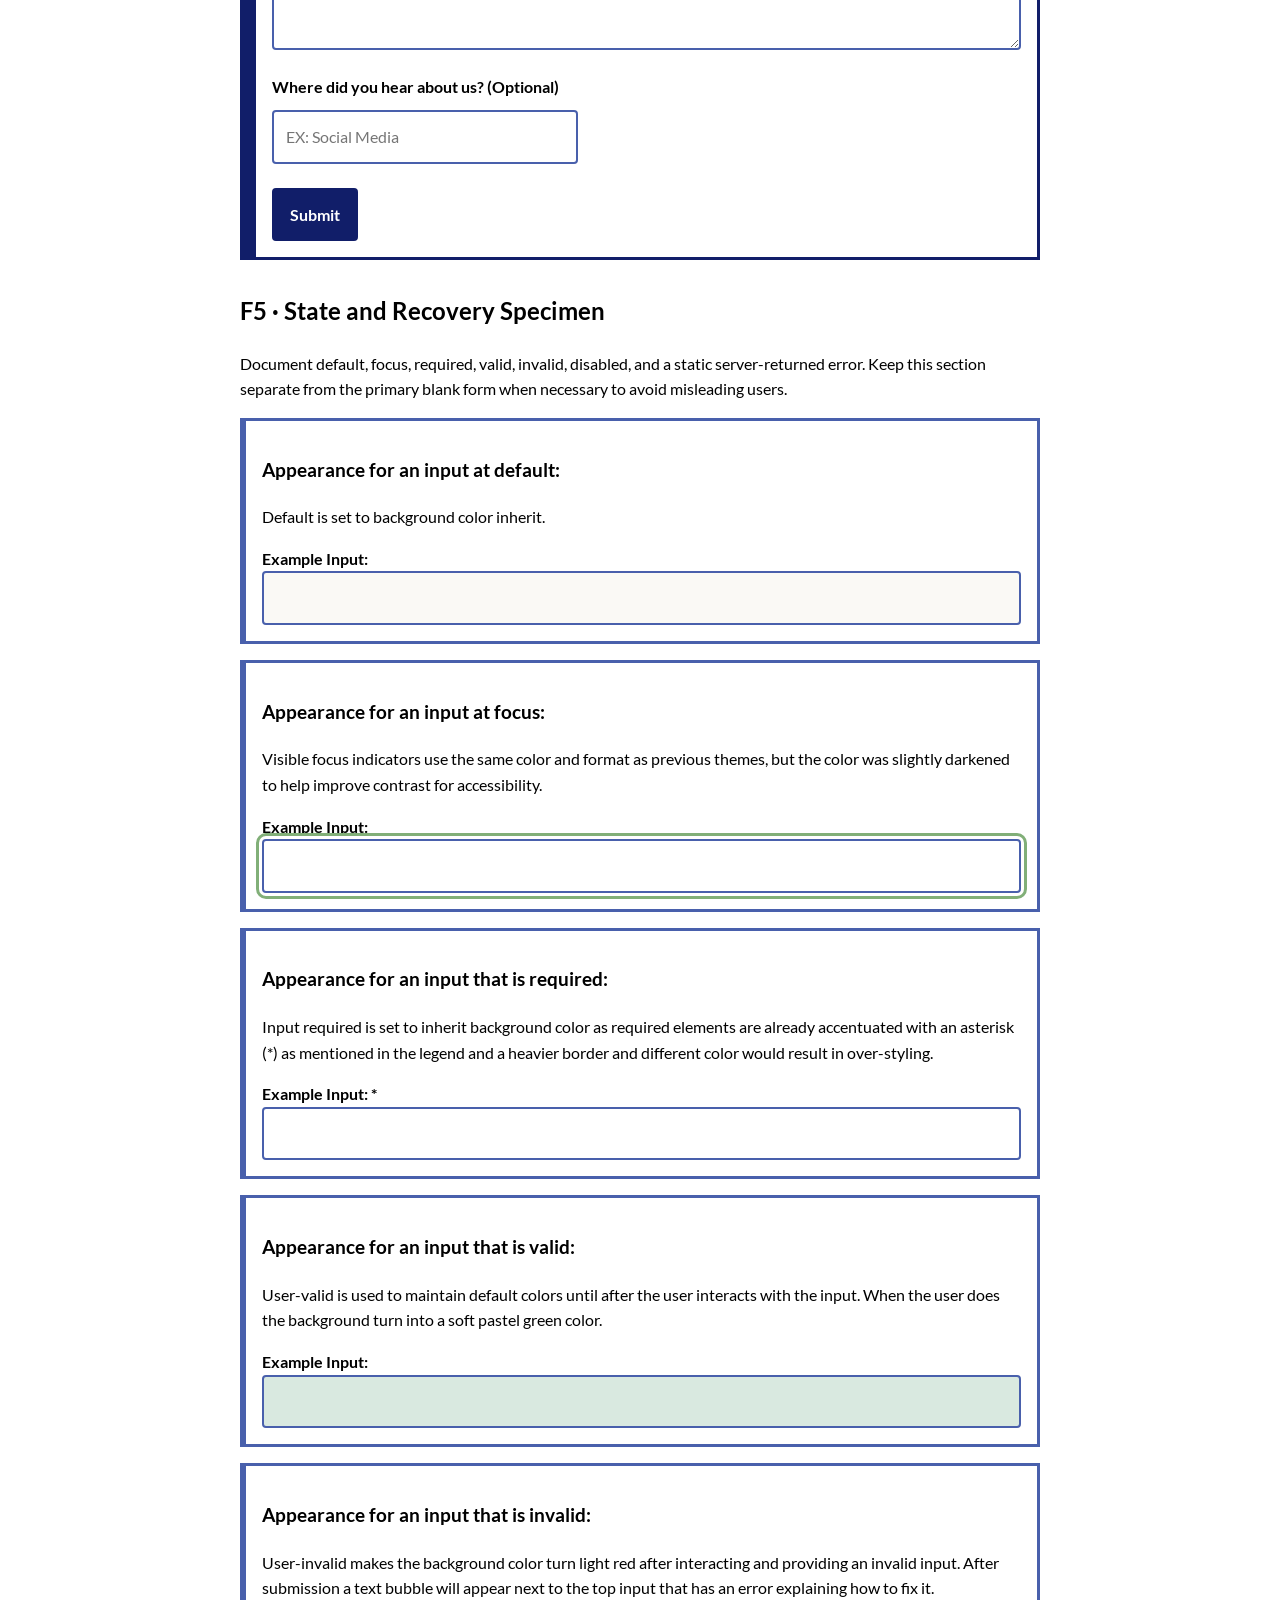
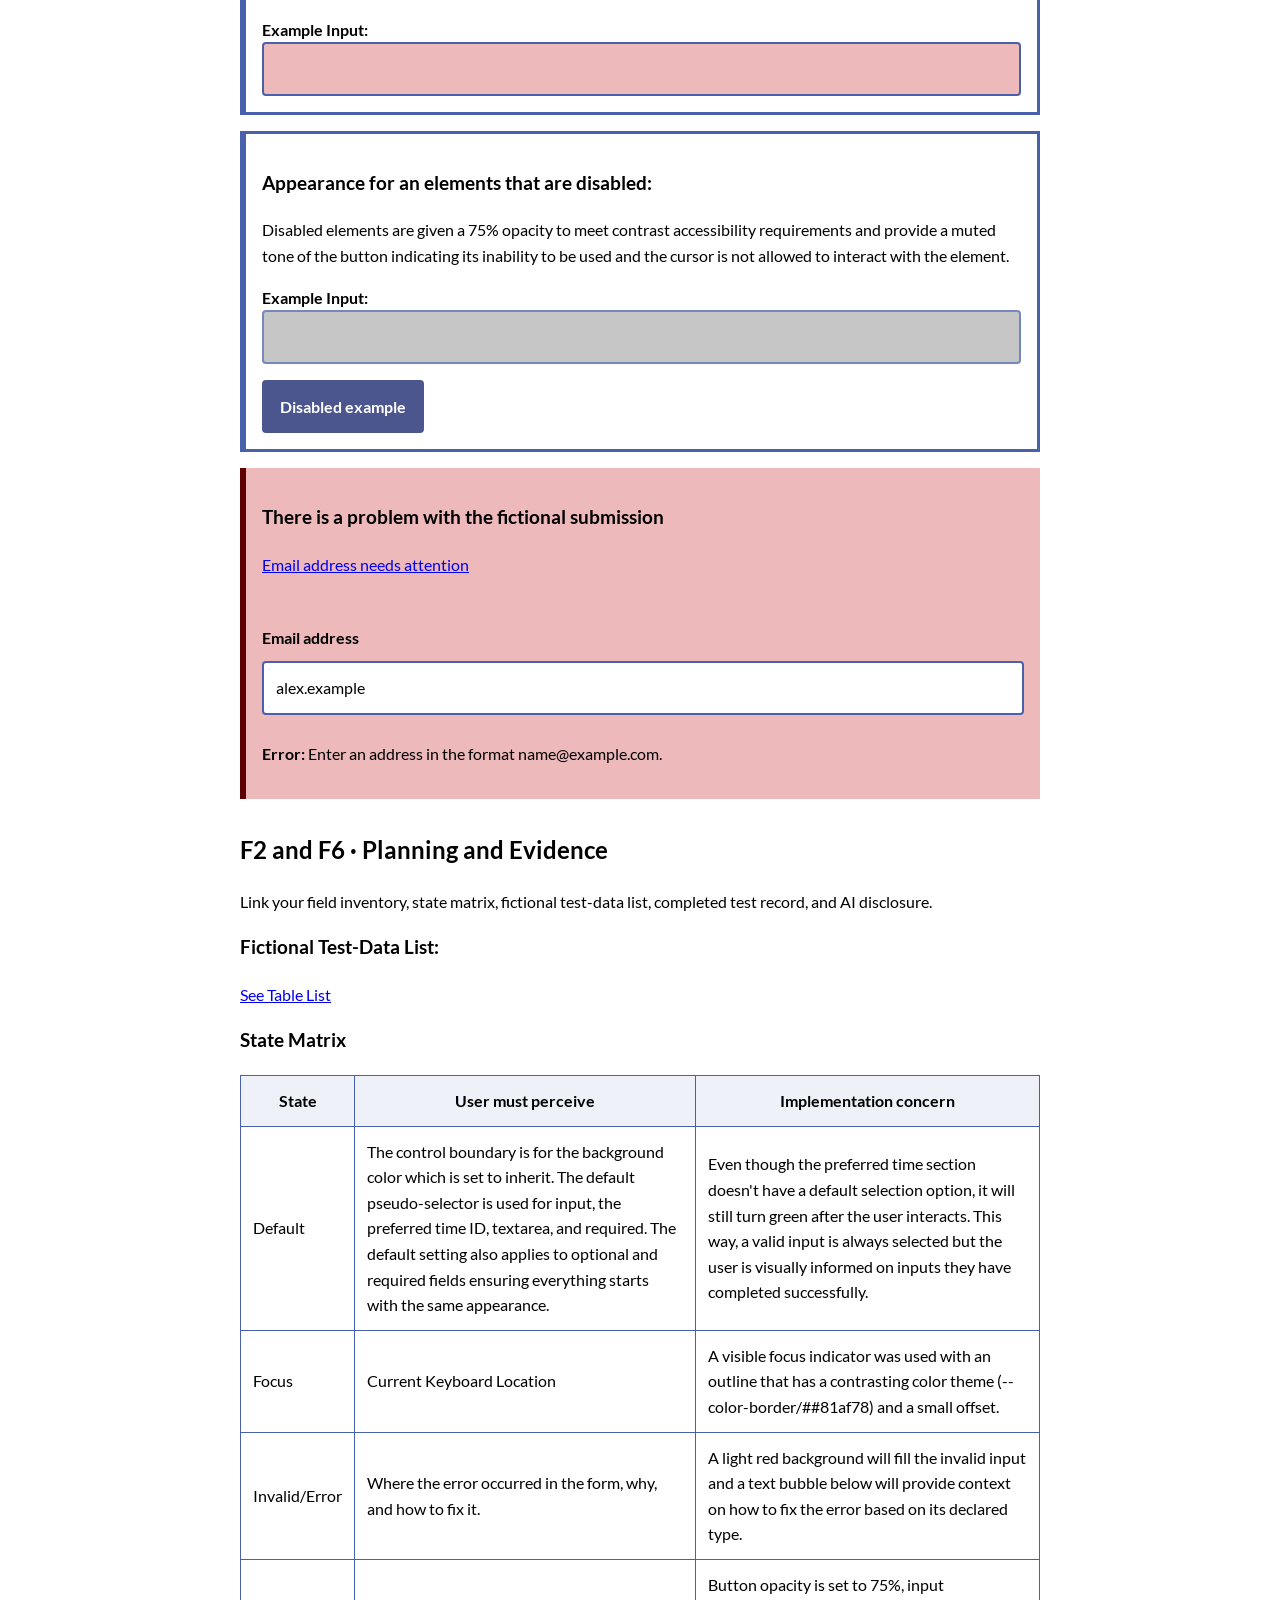
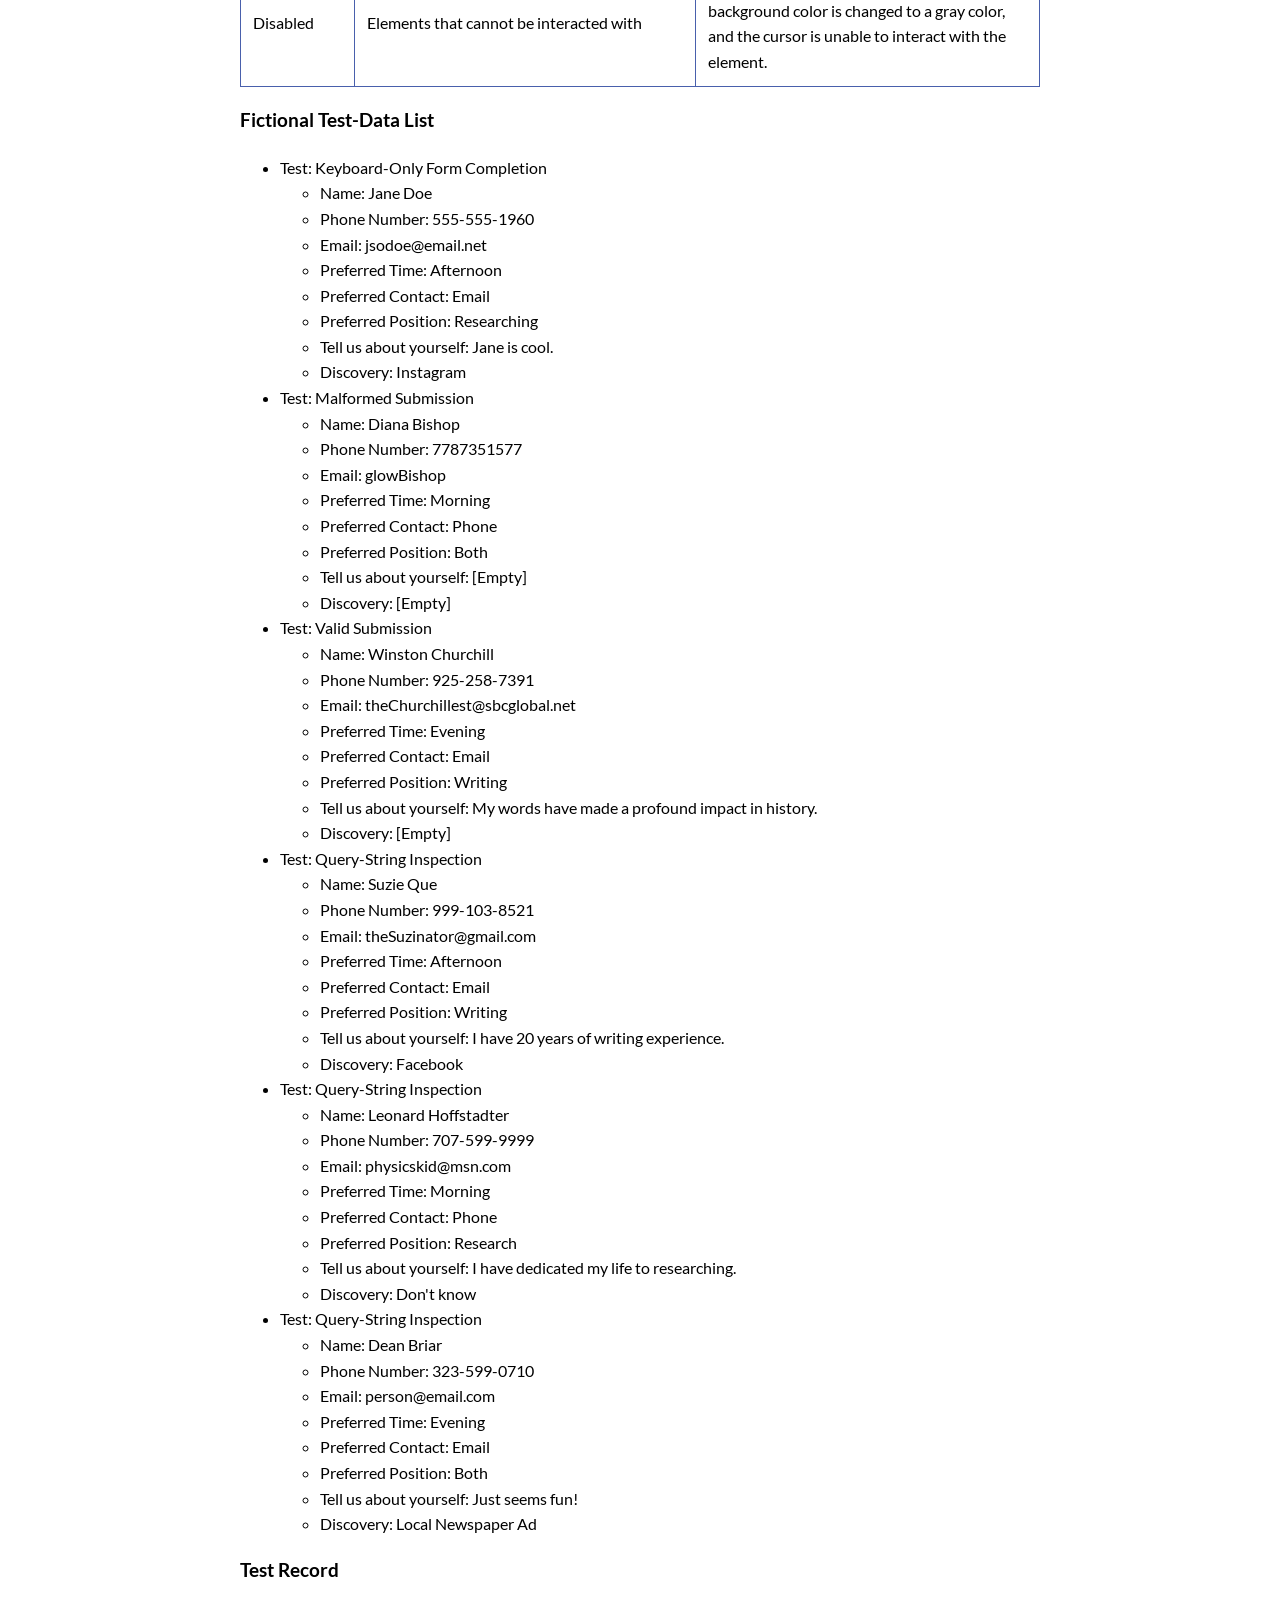
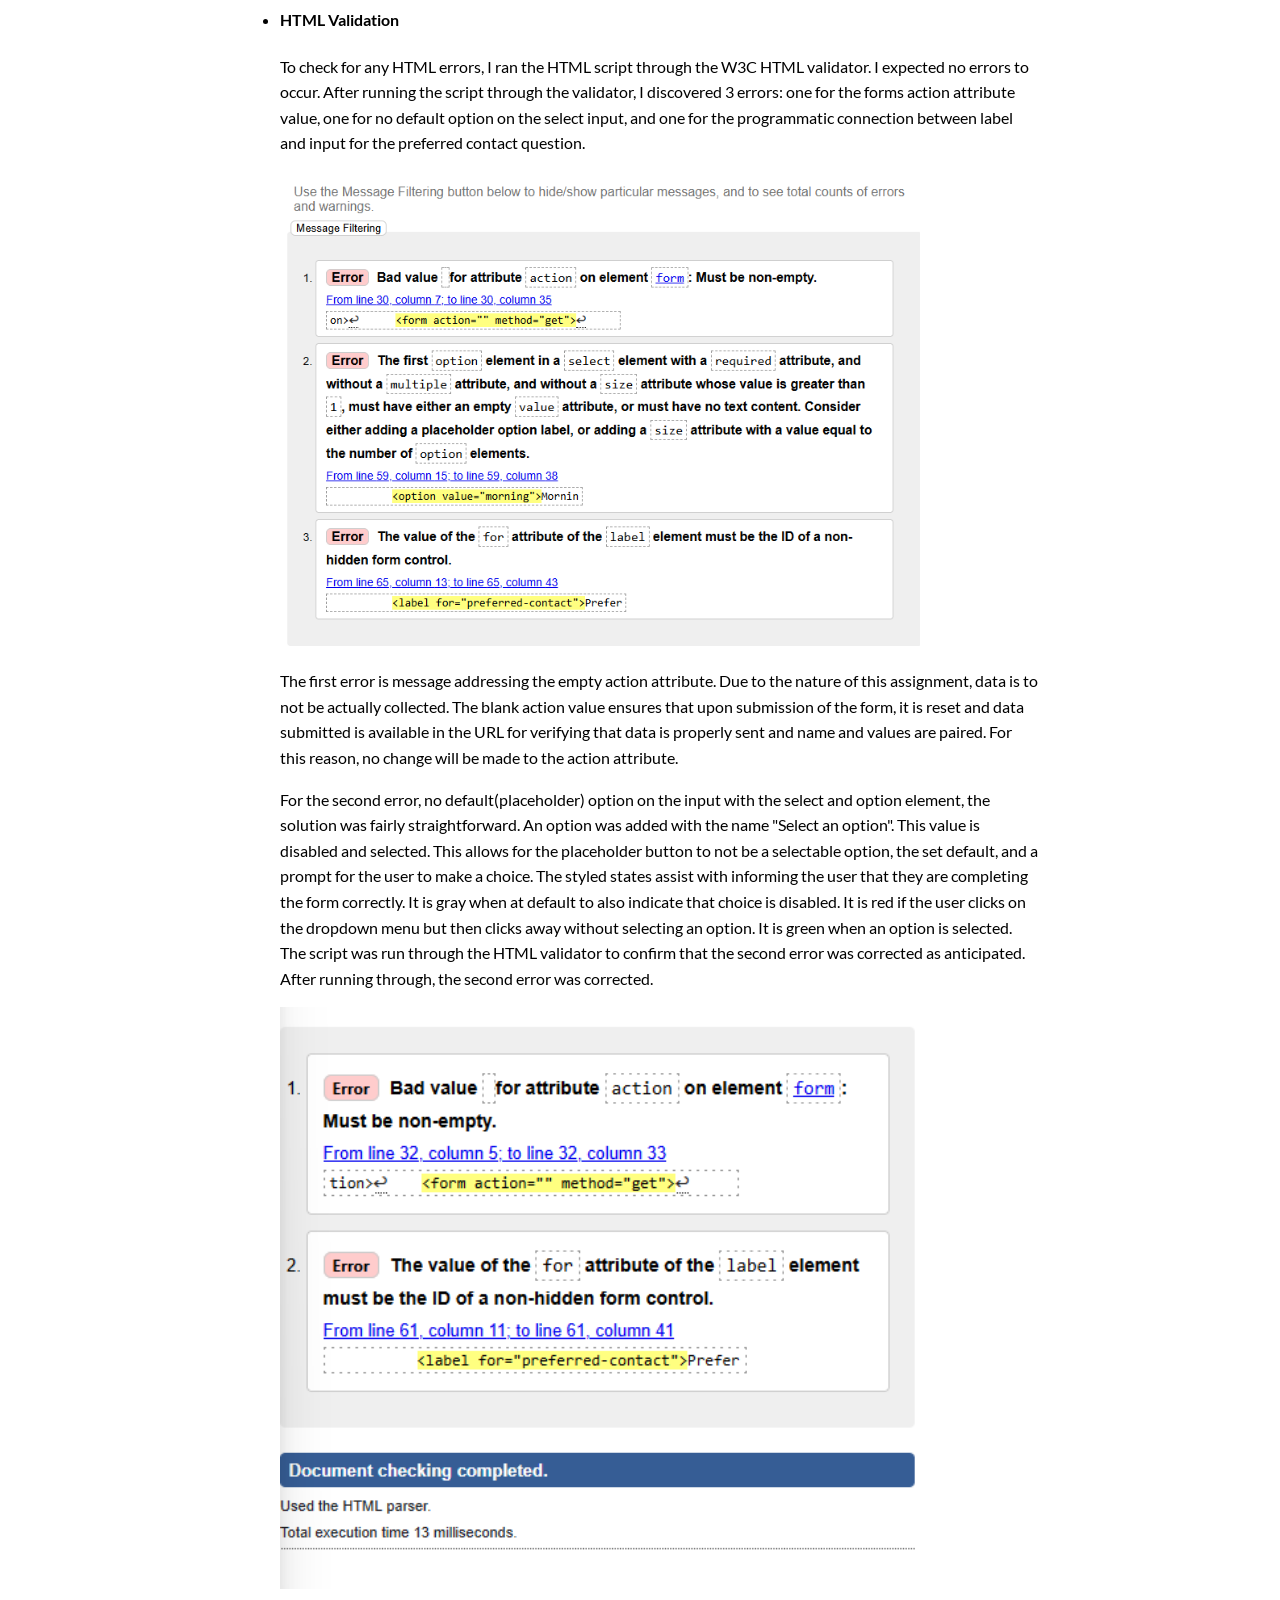
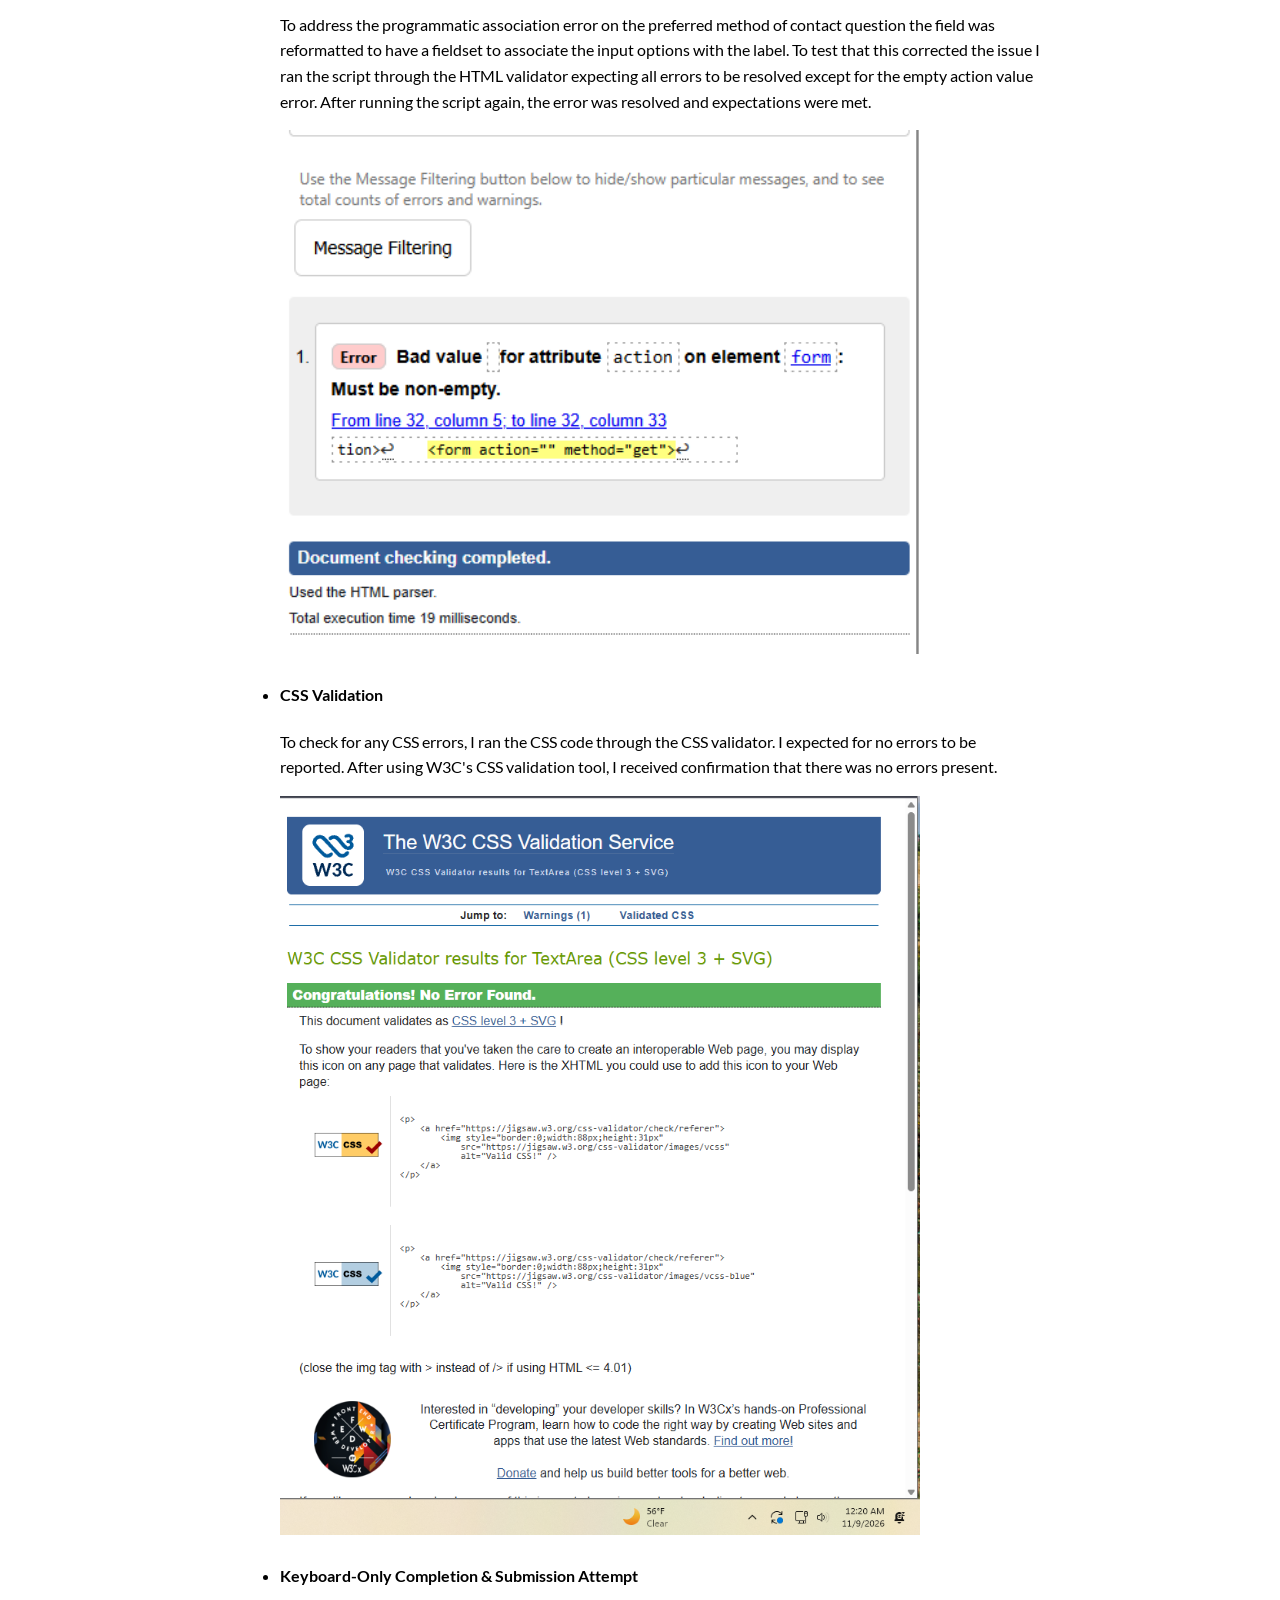
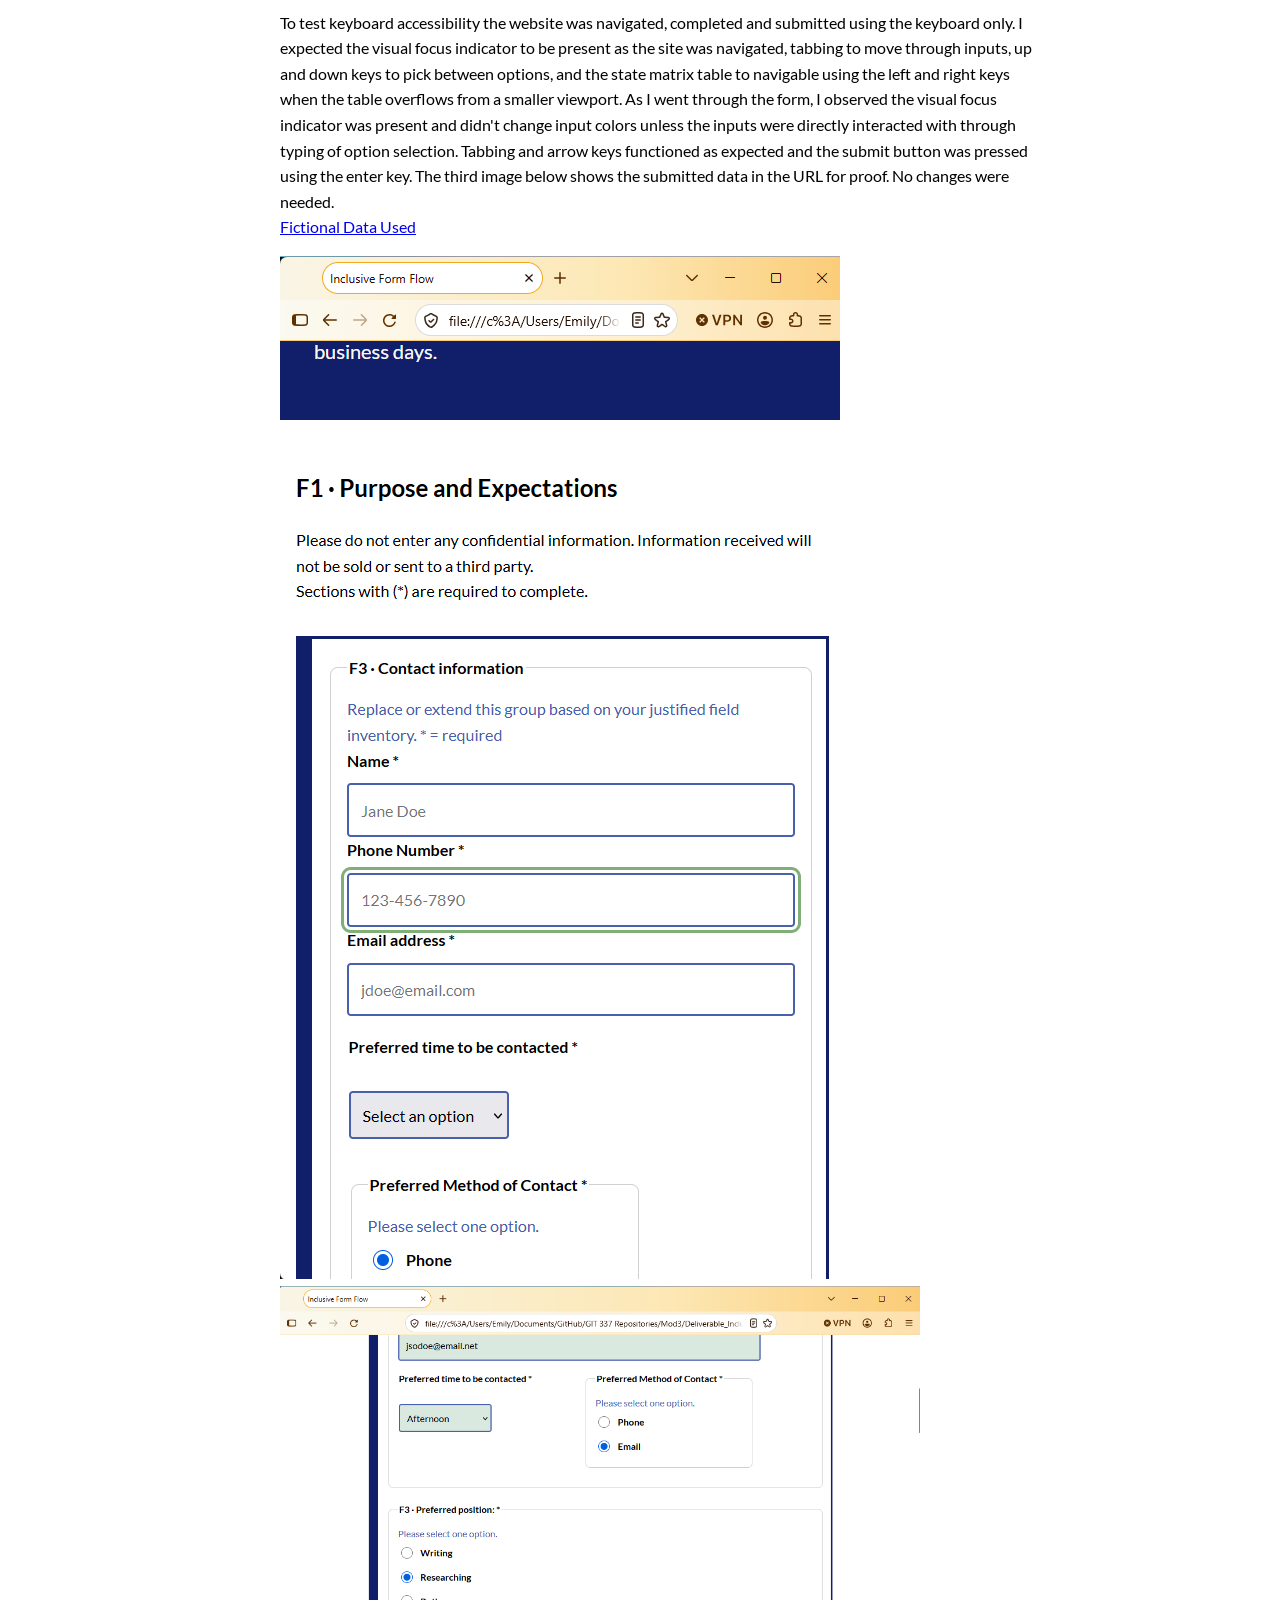
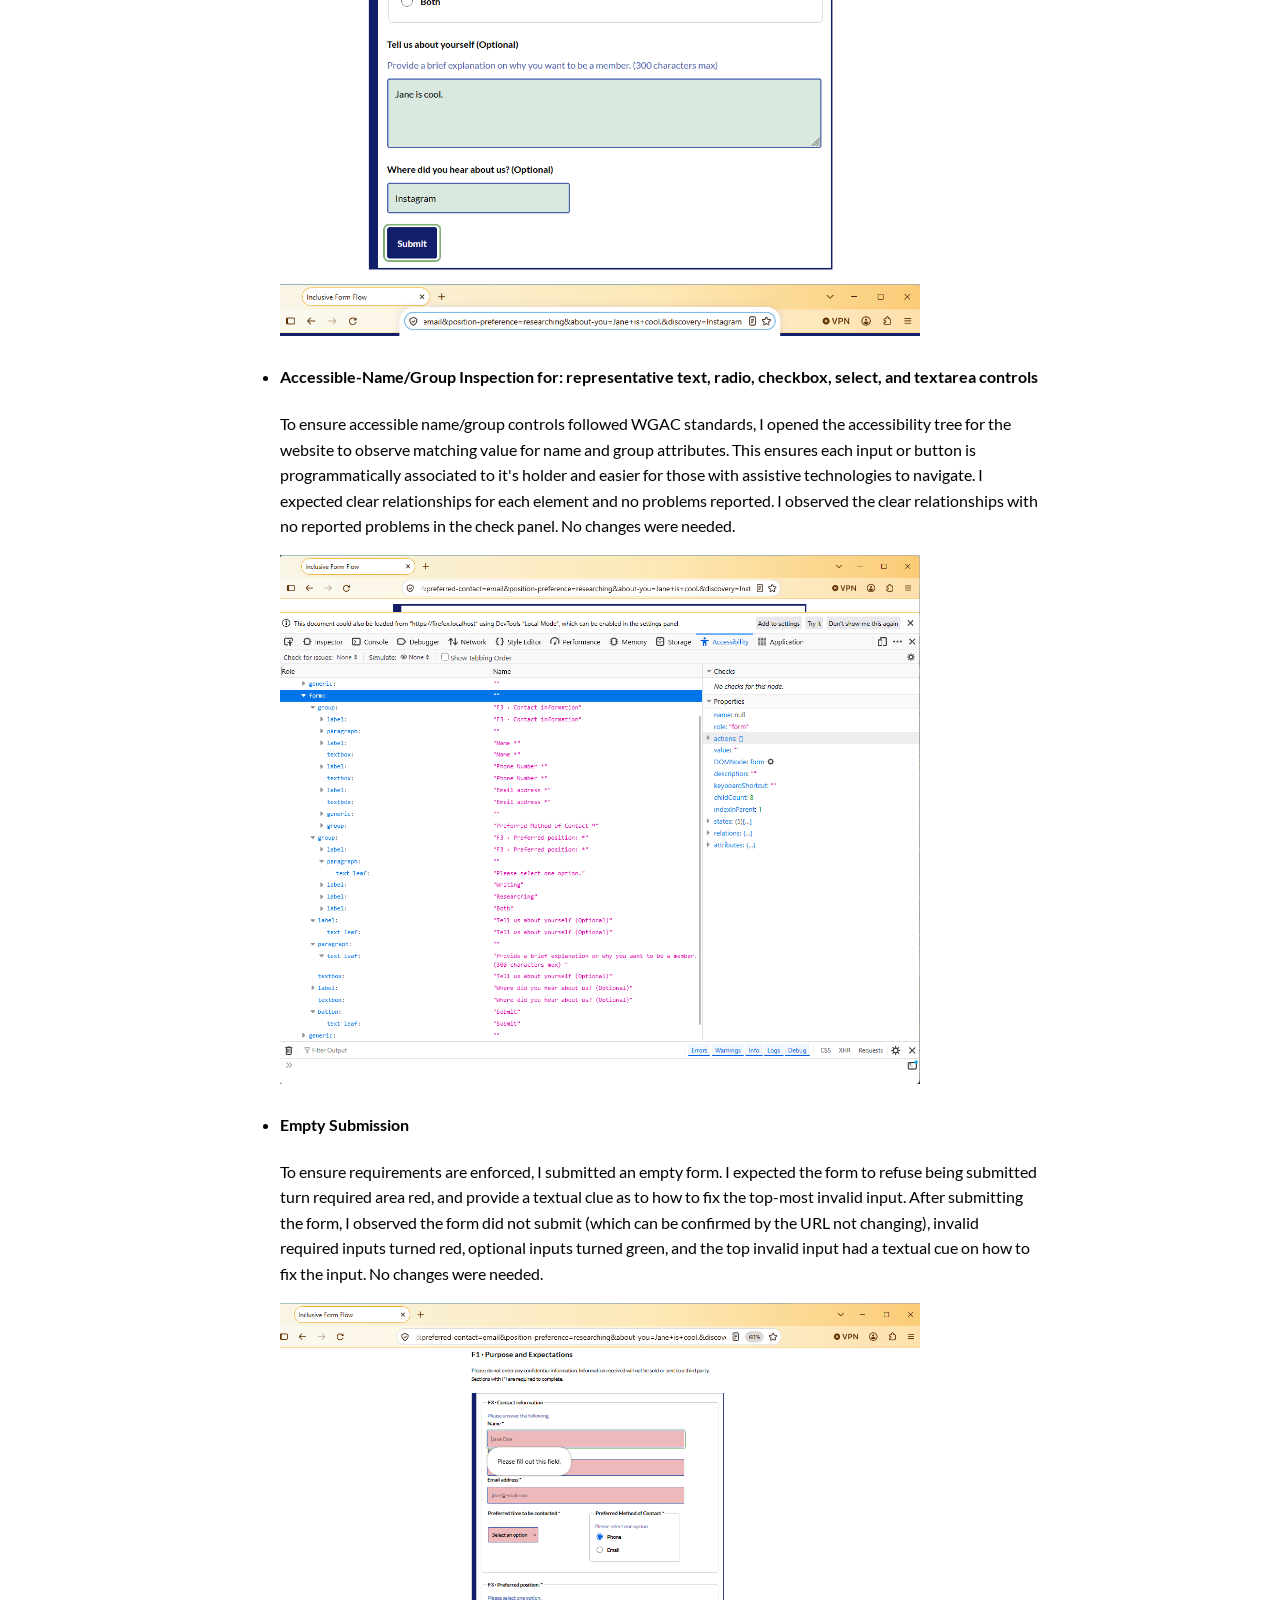
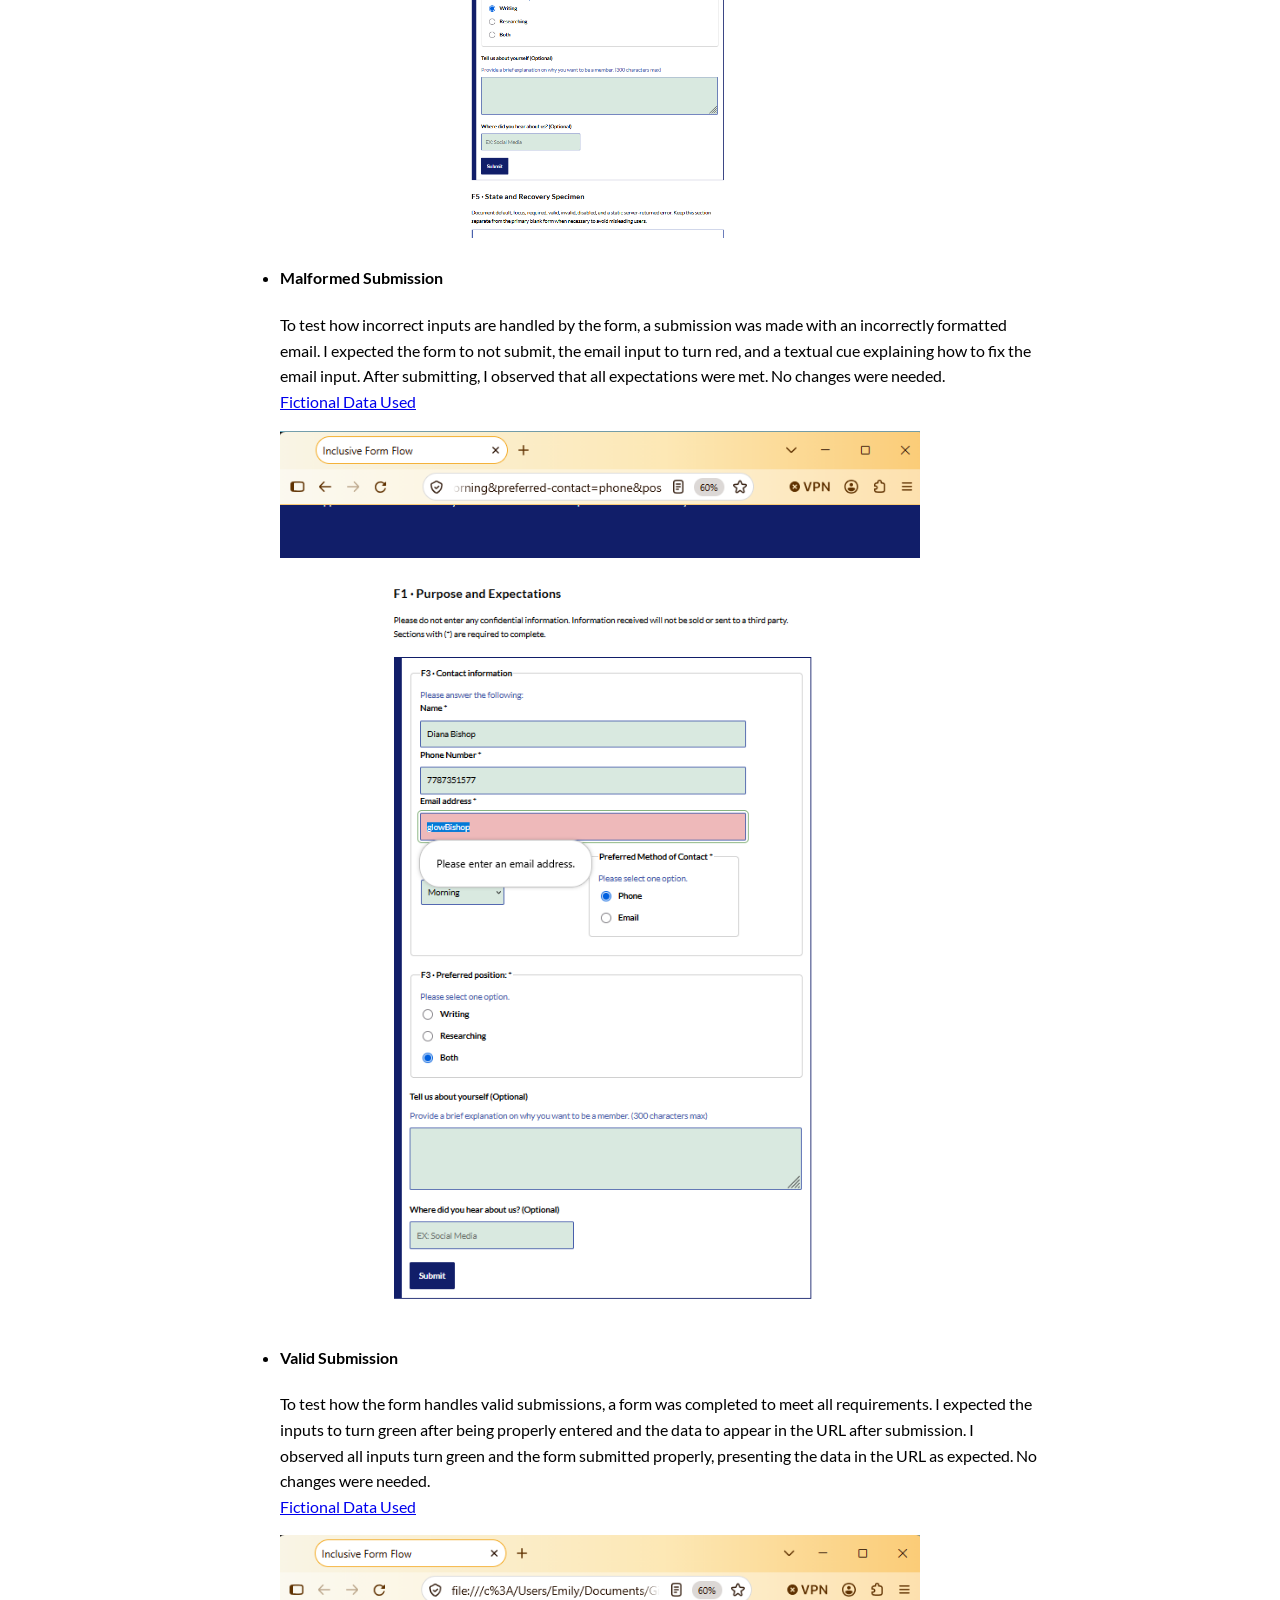
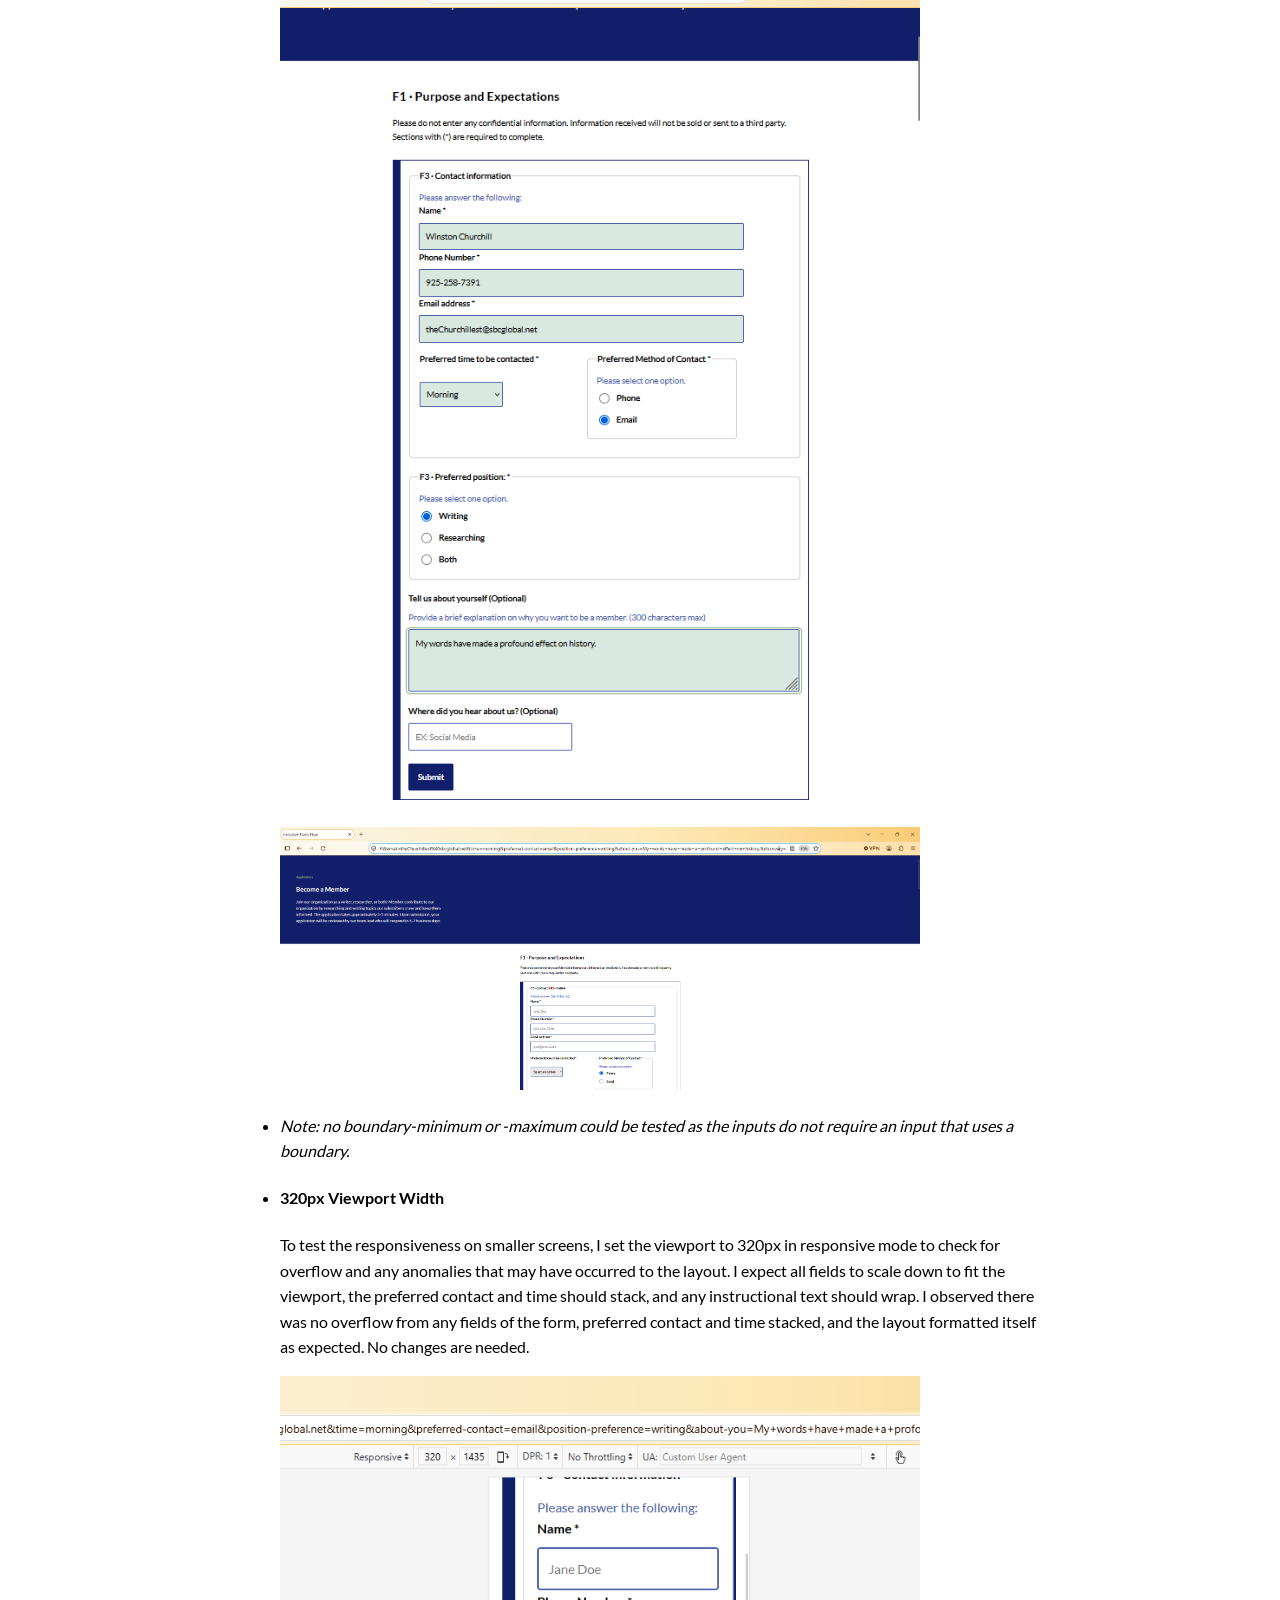
==== commit 5245d089: "Extensive Test Record and Fictional Data List Added An extensive and detailed test record was added " ====
--- a/index.html
+++ b/index.html
@@ -33,31 +33,34 @@
       <fieldset>
         <legend>F3 · Contact information</legend>
         <p class="help">
-          Replace or extend this group based on your justified field
-          inventory. * &equals; required
+          Please answer the following:
         </p>
         <div class="field">
           <label for="name">Name *</label>
-          <input id="name" name="name" type="text" autocomplete="name" placeholder="Jane Doe" class="text-input"/>
+          <input id="name" name="name" type="text" autocomplete="name" placeholder="Jane Doe" class="text-input"
+            required />
         </div>
         <div class="field">
           <label for="phone">Phone Number *</label>
-          <input id="phone" name="phone" type="tel" autocomplete="tel" placeholder="123-456-7890" class="text-input" required />
+          <input id="phone" name="phone" type="tel" autocomplete="tel" placeholder="123-456-7890" class="text-input"
+            required />
         </div>
         <div class="field">
           <label for="email">Email address *</label>
-          <input id="email" name="email" type="email" autocomplete="email" placeholder="jdoe@email.com" class="text-input" required />
+          <input id="email" name="email" type="email" autocomplete="email" placeholder="jdoe@email.com"
+            class="text-input" required />
         </div>
         <div class="card-row">
           <div class="card" id="time-card">
-            <label for="time">Preferred time to be contacted *</label><p></p>
+            <label for="time">Preferred time to be contacted *</label>
+            <p></p>
             <select id="time" name="time" required>
               <option value="" disabled selected>Select an option</option>
               <option value="morning">Morning</option>
               <option value="afternoon">Afternoon</option>
               <option value="evening">Evening</option>
             </select>
-          </div> 
+          </div>
           <div class="card">
             <fieldset class="field-shrinker">
               <legend>Preferred Method of Contact *</legend>
@@ -68,11 +71,11 @@
               <label class="choice">
                 <input id="prefer-email" name="preferred-contact" type="radio" value="email" />
                 Email</label>
-            </fieldset>    
+            </fieldset>
           </div>
         </div>
       </fieldset>
-      
+
       <fieldset>
         <legend>F3 · Preferred position: *</legend>
         <p class="help">Please select one option.</p>
@@ -252,11 +255,91 @@
       </div>
 
       <h3>Fictional Test-Data List</h3>
+      <ul>
+        <li id="keyboard-only">
+          Test: Keyboard-Only Form Completion
+          <ul>
+            <li>Name: Jane Doe</li>
+            <li>Phone Number: 555-555-1960</li>
+            <li>Email: jsodoe@email.net</li>
+            <li>Preferred Time: Afternoon</li>
+            <li>Preferred Contact: Email</li>
+            <li>Preferred Position: Researching</li>
+            <li>Tell us about yourself: Jane is cool.</li>
+            <li>Discovery: Instagram</li>
+          </ul>
+        </li>
+        <li id="malformed">
+          Test: Malformed Submission
+          <ul>
+            <li>Name: Diana Bishop</li>
+            <li>Phone Number: 7787351577</li>
+            <li>Email: glowBishop</li>
+            <li>Preferred Time: Morning</li>
+            <li>Preferred Contact: Phone</li>
+            <li>Preferred Position: Both</li>
+            <li>Tell us about yourself: [Empty]</li>
+            <li>Discovery: [Empty]</li>
+          </ul>
+        </li>
+        <li if="valid-sub">
+          Test: Valid Submission
+          <ul>
+            <li>Name: Winston Churchill</li>
+            <li>Phone Number: 925-258-7391</li>
+            <li>Email: theChurchillest@sbcglobal.net</li>
+            <li>Preferred Time: Evening</li>
+            <li>Preferred Contact: Email</li>
+            <li>Preferred Position: Writing</li>
+            <li>Tell us about yourself: My words have made a profound impact in history.</li>
+            <li>Discovery: [Empty]</li>
+          </ul>
+        </li>
+        <li id="query-fiction">
+          Test: Query-String Inspection
+          <ul>
+            <li>Name: Suzie Que</li>
+            <li>Phone Number: 999-103-8521</li>
+            <li>Email: theSuzinator@gmail.com</li>
+            <li>Preferred Time: Afternoon</li>
+            <li>Preferred Contact: Email</li>
+            <li>Preferred Position: Writing</li>
+            <li>Tell us about yourself: I have 20 years of writing experience.</li>
+            <li>Discovery: Facebook</li>
+          </ul>
+        </li>
+        <li>
+          Test: Query-String Inspection
+          <ul>
+            <li>Name: Leonard Hoffstadter</li>
+            <li>Phone Number: 707-599-9999</li>
+            <li>Email: physicskid@msn.com</li>
+            <li>Preferred Time: Morning</li>
+            <li>Preferred Contact: Phone</li>
+            <li>Preferred Position: Research</li>
+            <li>Tell us about yourself: I have dedicated my life to researching.</li>
+            <li>Discovery: Don't know</li>
+          </ul>
+        </li>
+        <li>
+          Test: Query-String Inspection
+          <ul>
+            <li>Name: Dean Briar</li>
+            <li>Phone Number: 323-599-0710</li>
+            <li>Email: person@email.com</li>
+            <li>Preferred Time: Evening</li>
+            <li>Preferred Contact: Email</li>
+            <li>Preferred Position: Both</li>
+            <li>Tell us about yourself: Just seems fun!</li>
+            <li>Discovery: Local Newspaper Ad</li>
+          </ul>
+        </li>
+      </ul>
 
       <h3>Test Record</h3>
       <ul>
         <li>
-          <p>HTML Validation</p>
+          <h4>HTML Validation</h4>
           <p>
             To check for any HTML errors, I ran the HTML script through the
             W3C HTML validator. I expected no errors to occur. After running
@@ -285,25 +368,27 @@
             completing the form correctly. It is gray when at default to also indicate
             that choice is disabled. It is red if the user clicks on the dropdown menu
             but then clicks away without selecting an option. It is green when an option
-            is selected. The script was run through the HTML validator to confirm that 
-            the second error was corrected as anticipated. After running through, the 
+            is selected. The script was run through the HTML validator to confirm that
+            the second error was corrected as anticipated. After running through, the
             second error was corrected.
           </p>
-          <img src="Test-Record-Screenshots/HTML-validation-correction1.png" 
-            alt="Screenshot displaying two validation errors. The dropdown error is no longer on the list." class="test-record-img" />
-          <p>
-            To address the programmatic association error on the preferred method of 
-            contact question the field was reformatted to have a fieldset to associate the  
-            input options with the label. To test that this corrected the issue I ran the 
-            script through the HTML validator expecting all errors to be resolved except for 
-            the empty action value error. After running the script again, the error was 
+          <img src="Test-Record-Screenshots/HTML-validation-correction1.png"
+            alt="Screenshot displaying two validation errors. The dropdown error is no longer on the list."
+            class="test-record-img" />
+          <p>
+            To address the programmatic association error on the preferred method of
+            contact question the field was reformatted to have a fieldset to associate the
+            input options with the label. To test that this corrected the issue I ran the
+            script through the HTML validator expecting all errors to be resolved except for
+            the empty action value error. After running the script again, the error was
             resolved and expectations were met.
           </p>
-          <img src="Test-Record-Screenshots/HTML-validation-correction2.png" 
-            alt="Screenshot of the HTML validator with only one error for the empty action attribute indicating the other errors were resolved." class="test-record-img" />
-        </li>
-        <li>
-          <p>CSS Validation</p>
+          <img src="Test-Record-Screenshots/HTML-validation-correction2.png"
+            alt="Screenshot of the HTML validator with only one error for the empty action attribute indicating the other errors were resolved."
+            class="test-record-img" />
+        </li>
+        <li>
+          <h4>CSS Validation</h4>
           <p>
             To check for any CSS errors, I ran the CSS code through the CSS
             validator. I expected for no errors to be reported. After using
@@ -314,78 +399,192 @@
             class="test-record-img" />
         </li>
         <li>
-          <p>Keyboard-Only Completion & Submission Attempt</p>
-          <p>[explanation]</p>
-          [img]
-        </li>
-        <li>
-          <p>
+          <h4>Keyboard-Only Completion & Submission Attempt</h4>
+          <p>To test keyboard accessibility the website was navigated, completed and submitted using
+            the keyboard only. I expected the visual focus indicator to be present as the site
+            was navigated, tabbing to move through inputs, up and down keys to pick between
+            options, and the state matrix table to navigable using the left and right keys when the
+            table overflows from a smaller viewport. As I went through the form, I observed the visual
+            focus indicator was present and didn't change input colors unless the inputs were directly
+            interacted with through typing of option selection. Tabbing and arrow keys functioned as
+            expected and the submit button was pressed using the enter key. The third image below shows
+            the submitted data in the URL for proof. No changes were needed.<br>
+            <a href="#keyboard-only">Fictional Data Used</a>
+          </p>
+          <img src="Test-Record-Screenshots/Keyboard-Only_visual-indicator.png"
+            alt="A screenshot of this website with a green outline around the phone number input field"
+            class="test-record-img//">
+          <img src="Test-Record-Screenshots/Keyboard-Only_form-completion.png"
+            alt="A screenshot showing the form was successfully fillable through keyboard use alone."
+            class="test-record-img" />
+          <img src="Test-Record-Screenshots/Keyboard-Only_submit-proof.png"
+            alt="A screenshot of the url that was populated from submitting the form with the keyboard only."
+            class="test-record-img" />
+        </li>
+        <li>
+          <h4>
             Accessible-Name/Group Inspection for: representative text, radio,
             checkbox, select, and textarea controls
-          </p>
-          <p>[explanation]</p>
-          [img]
-        </li>
-        <li>
-          <p>Empty Submission</p>
-          <p>[explanation]</p>
-          [img]
-        </li>
-        <li>
-          <p>Malformed Submission</p>
-          <p>[explanation]</p>
-          [img]
-        </li>
-        <li>
-          <p>Valid Submission</p>
-          <p>[explanation]</p>
-          [img]
-        </li>
-        <li>
-          <p>
+          </h4>
+          <p>To ensure accessible name/group controls followed WGAC standards, I opened the accessibility tree
+            for the website to observe matching value for name and group attributes. This ensures each input or
+            button is programmatically associated to it's holder and easier for those with assistive technologies
+            to navigate. I expected clear relationships for each element and no problems reported. I observed
+            the clear relationships with no reported problems in the check panel. No changes were needed.
+          </p>
+          <img src="Test-Record-Screenshots/Accessible_name-group_inspection.png"
+            alt="A screenshot of the accessibility tree for the website showing matching name/group relationships for all elements."
+            class="test-record-img" />
+        </li>
+        <li>
+          <h4>Empty Submission</h4>
+          <p>To ensure requirements are enforced, I submitted an empty form. I expected the form to refuse being
+            submitted
+            turn required area red, and provide a textual clue as to how to fix the top-most invalid input. After
+            submitting the form,
+            I observed the form did not submit (which can be confirmed by the URL not changing), invalid required inputs
+            turned red, optional
+            inputs turned green, and the top invalid input had a textual cue on how to fix the input. No changes were
+            needed.
+          </p>
+          <img src="Test-Record-Screenshots/Submit-empty.png"
+            alt="Screenshot showing how an empty submission prevents the form itself from being submitted, turns required areas red, and optional areas green."
+            class="test-record-img" />
+        </li>
+        <li>
+          <h4>Malformed Submission</h4>
+          <p>
+            To test how incorrect inputs are handled by the form, a submission was made with an incorrectly formatted
+            email.
+            I expected the form to not submit, the email input to turn red, and a textual cue explaining how to fix the
+            email input.
+            After submitting, I observed that all expectations were met. No changes were needed.<br>
+            <a href="#malformed">Fictional Data Used</a>
+          </p>
+          <img src="Test-Record-Screenshots/Malformed-Submission.png"
+            alt="A screenshot of the email field being completed incorrectly, with a red background on the invalid input."
+            class="test-record-img" />
+        </li>
+        <li>
+          <h4>Valid Submission</h4>
+          <p>
+            To test how the form handles valid submissions, a form was completed to meet all requirements. I expected
+            the inputs to turn
+            green after being properly entered and the data to appear in the URL after submission. I observed all inputs
+            turn green and the
+            form submitted properly, presenting the data in the URL as expected. No changes were needed.<br>
+            <a href="#valid-sub">Fictional Data Used</a>
+          </p>
+          <img src="Test-Record-Screenshots/Submit-Valid.png" alt="Screenshot of all the inputs correctly input."
+            class="test-record-img" />
+          <img src="Test-Record-Screenshots/Sumit-Valid-Record.png"
+            alt="Screenshot of the empty form after submission and the submitted data present in the URL."
+            class="test-record-img" />
+        </li>
+        <li>
+          <p style="font-style: italic;">
             Note: no boundary-minimum or -maximum could be tested as the
             inputs do not require an input that uses a boundary.
           </p>
         </li>
         <li>
-          <p>320px Viewport Width</p>
-          <p>[explanation]</p>
-          [img]
-        </li>
-        <li>
-          <p>768px Viewport Width</p>
-          <p>[explanation]</p>
-          [img]
-        </li>
-        <li>
-          <p>1280px Viewport Width</p>
-          <p>[explanation]</p>
-          [img]
-        </li>
-        <li>
-          <p>200% Zoom/Reflow</p>
-          <p>[explanation]</p>
-          [img]
-        </li>
-        <li>
-          <p>Focus Visibility</p>
-          <p>[explanation]</p>
-          [img]
-        </li>
-        <li>
-          <p>200% Zoom/Reflow</p>
-          <p>[explanation]</p>
-          [img]
-        </li>
-        <li>
-          <p>Pointer-Touch Operation</p>
-          <p>[explanation]</p>
-          [img]
-        </li>
-        <li>
-          <p>Query-String Inspection with Fictional Data</p>
-          <p>[explanation]</p>
-          [img]
+          <h4>320px Viewport Width</h4>
+          <p>To test the responsiveness on smaller screens, I set the viewport to 320px in responsive mode to check for
+            overflow and
+            any anomalies that may have occurred to the layout. I expect all fields to scale down to fit the viewport,
+            the preferred
+            contact and time should stack, and any instructional text should wrap. I observed there was no overflow from
+            any fields
+            of the form, preferred contact and time stacked, and the layout formatted itself as expected. No changes are
+            needed.
+          </p>
+          <img src="Test-Record-Screenshots/Viewport-320px.png"
+            alt="A screenshot of the form in responsive mode with the viewport set to 320px and no overflow occurring."
+            class="test-record-img" />
+        </li>
+        <li>
+          <h4>768px Viewport Width</h4>
+          <p>To test the responsiveness on medium-sized screens, I set the viewport to 768px in responsive mode to check
+            for overflow
+            and any anomalies that may have occurred to the layout. I expected all fields to scale down to fit the
+            viewport and the
+            preferred contact and time should move to the same row. I observed that there was no overflow, the layout
+            formatted itself
+            as expected and the preferred contact and time fields moved to the same row. No changes are needed.
+          </p>
+          <img src="Test-Record-Screenshots/Viewport-768px.png"
+            alt="A screenshot of the form in the responsive mode with the viewport set to 768px and no overflow occurring."
+            class="test-record-img" />
+        </li>
+        <li>
+          <h4>1280px Viewport Width</h4>
+          <p>To test the responsiveness on larger screens, I set the viewport to 1280px in responsive mode to check for
+            overflow
+            and any anomalies that may have occurred to the layout. I expected the same layout to appear as the 768px
+            width screen but
+            scaled a little larger. There is a max-width property used on main that should limit the form from scaling
+            too large. I
+            observed that the form layout behaved as expected and no anomalies or overflow was present.
+          </p>
+          <img src="Test-Record-Screenshots/Viewport-1280px.png"
+            alt="A screenshot of the form in the responsive mode with the viewport set to 1280px and no overflow occurring."
+            class="test-record-img" />
+        </li>
+        <li>
+          <h4>200% Zoom/Reflow</h4>
+          <p>To test how the website handles zooming and layout formatting, I zoomed in on the website at 200%. (This
+            can be confirmed by
+            observing the URL on the right. The browser states how zoomed in the website is.) I expected the website to
+            take on the small
+            screen format to keep the layout readable and navigable, while maintaining crisp text. I observed that the
+            website acted as
+            expected with no issues on layout, sharp text, or navigability. No changes are needed.
+          </p>
+          <img src="Test-Record-Screenshots/Zoom-200.png"
+            alt="Screenshot of the website zoomed in at 200% while maintaining sharp text and a readable layout."
+            class="test-record-img" />
+        </li>
+        <li>
+          <h4>Focus Visibility</h4>
+          <p>To ensure the visual focus indicator was working properly, I tabbed through the document to ensure each
+            input
+            display out the green outline. I expected the outline to appear in sequential order while moving through the
+            form. I observed the focus indicator working properly. No changes are needed.
+          </p>
+          <img src="Test-Record-Screenshots/focus-indicator.png"
+            alt="Screenshot of the visual focus indicator creating a green outline around the phone option for preferred contact."
+            class="test-record-img" />
+        </li>
+        <li>
+          <h4>Pointer-Touch Operation</h4>
+          <p>To test that the form was touch friendly, I went through and selected options in different fields by their
+            label. I expected that
+            clicking the label would select the input attached. I observed the label properly selected the input it is
+            programmatically attached to.
+            No changes are needed.
+          </p>
+          <img src="Test-Record-Screenshots/Pointer-Touch.png"
+            alt="Screenshot of the carat (the blinking pipe that shows where you are at in a text) blinking on the Researching option being selected in the preferred position question."
+            class="test-record-img" />
+        </li>
+        <li>
+          <h4>Query-String Inspection with Fictional Data</h4>
+          <p>
+            As no information is supposed to be collected for this project, 3 sets of fictional data was submitted in
+            the form to
+            observe that it was parsed and paired properly in the URL. For each submission, I expect the data to
+            properly pair and
+            list all data input correctly. After each submission, I observed a proper output and no errors. The below
+            images reflect
+            how the data was output in sequential order.
+            <br><a href="#query-fiction">Fictional Data Used</a>
+          </p>
+          <img src="Test-Record-Screenshots/Query1.png"
+            alt="Screenshot of fictional data (1) output in the URL after submission." class="test-record-img" />
+          <img src="Test-Record-Screenshots/Query2.png"
+            alt="Screenshot of fictional data (2) output in the URL after submission." class="test-record-img" />
+          <img src="Test-Record-Screenshots/Query3.png"
+            alt="Screenshot of fictional data (3) output in the URL after submission." class="test-record-img" />
         </li>
       </ul>
       <h3>AI Disclosure:</h3>
@@ -393,5 +592,4 @@
     </section>
   </main>
 </body>
-
 </html>
--- a/styles.css
+++ b/styles.css
@@ -3,297 +3,317 @@
     Licensing Information: https://openfontlicense.org/ 
 */
 @font-face {
-    font-family: 'Lato';
-    src: url('Web-Fonts/Lato-Regular.woff2') format('woff2');
-    font-weight: normal;
-    font-style: normal;
-    font-display: swap;
+  font-family: "Lato";
+  src: url("Web-Fonts/Lato-Regular.woff2") format("woff2");
+  font-weight: normal;
+  font-style: normal;
+  font-display: swap;
 }
 
 @font-face {
-    font-family: 'Lato';
-    src: url('Web-Fonts/Lato-Bold.woff2') format('woff2');
-    font-weight: bold;
-    font-style: normal;
-    font-display: swap;
+  font-family: "Lato";
+  src: url("Web-Fonts/Lato-Bold.woff2") format("woff2");
+  font-weight: bold;
+  font-style: normal;
+  font-display: swap;
 }
 
 @font-face {
-    font-family: 'Lato';
-    src: url('Web-Fonts/Lato-Black.woff2') format('woff2');
-    font-weight: 900;
-    font-style: normal;
-    font-display: swap;
+  font-family: "Lato";
+  src: url("Web-Fonts/Lato-Black.woff2") format("woff2");
+  font-weight: 900;
+  font-style: normal;
+  font-display: swap;
 }
 
 @font-face {
-    font-family: 'Lato';
-    src: url('Web-Fonts/Lato-Light.woff2') format('woff2');
-    font-weight: 300;
-    font-style: normal;
-    font-display: swap;
+  font-family: "Lato";
+  src: url("Web-Fonts/Lato-Light.woff2") format("woff2");
+  font-weight: 300;
+  font-style: normal;
+  font-display: swap;
 }
 
 /* Global Values */
-:root{
-    --font-body: "Lato", "Arial", sans-serif;
-    --color-dark: #000000;
-    --color-contrast: #111e69;
-    --color-accent: #faf9f5;
-    --color-muted: #4960ac;
-    --color-border: #81af78;
-    --color-alt: #5f0000;
-    --color-success: #d9e9e0fd;
-    --color-altaccent: #eeb9ba;
-    --font-size-svg-subtext: 1.15rem;
-    --font-size-svg-headers: 2.9rem;
-    --font-weight-bold: 700;
-    --letter-spacing-svg-subtext: 5%;
-    --space-3:1rem;
-    --radius:.5rem;
-    --measure:68ch;
-    --padding-cardrow: 0.1rem;
-}
-
-*,*::before,*::after{
-    box-sizing:border-box;
-}
-
-body{
-    margin:0;
-    color:var(--color-dark);
-    background:var(--color-surface);
-    font-family: var(--font-body);
-    line-height:1.6;
-}
-
-.page-header{
-    padding:clamp(2rem,6vw,5rem);
-    background:var(--color-contrast);
-    color:var(--color-accent);
-}
-
-.eyebrow{
-    color:var(--color-border);
-    font-weight: var(--font-weight-bold);
-}
-
-.lede{
-    max-width:var(--measure);
-    font-size:1.25rem;
-}
-
-main{
-    max-width:52rem;
-    margin:auto;
-    padding:var(--space-3);
+:root {
+  --font-body: "Lato", "Arial", sans-serif;
+  --color-dark: #000000;
+  --color-contrast: #111e69;
+  --color-accent: #faf9f5;
+  --color-muted: #4960ac;
+  --color-border: #81af78;
+  --color-alt: #5f0000;
+  --color-success: #d9e9e0fd;
+  --color-altaccent: #eeb9ba;
+  --font-size-svg-subtext: 1.15rem;
+  --font-size-svg-headers: 2.9rem;
+  --font-weight-bold: 700;
+  --letter-spacing-svg-subtext: 5%;
+  --space-3: 1rem;
+  --radius: 0.5rem;
+  --measure: 68ch;
+  --padding-cardrow: 0.1rem;
+}
+
+*,
+*::before,
+*::after {
+  box-sizing: border-box;
+}
+
+body {
+  margin: 0;
+  color: var(--color-dark);
+  background: var(--color-surface);
+  font-family: var(--font-body);
+  line-height: 1.6;
+}
+
+.page-header {
+  padding: clamp(2rem, 6vw, 5rem);
+  background: var(--color-contrast);
+  color: var(--color-accent);
+}
+
+.eyebrow {
+  color: var(--color-border);
+  font-weight: var(--font-weight-bold);
+}
+
+.lede {
+  max-width: var(--measure);
+  font-size: 1.25rem;
+}
+
+main {
+  max-width: 52rem;
+  margin: auto;
+  padding: var(--space-3);
 }
 
 #time {
-    width: 10rem;
-    height: 3rem;
-}
-
-section,form{
-    margin-block:2rem;
-}
-
-form,fieldset,.field{
-    display:grid;
-    gap:.65rem;
-}
-
-form{
-    gap:1.5rem;
-    border: 0.2rem solid var(--color-contrast);
-    border-left: 1rem solid var(--color-contrast);
-    padding: 0.5rem;
+  width: 10rem;
+  height: 3rem;
+}
+
+section,
+form {
+  margin-block: 2rem;
+}
+
+form,
+fieldset,
+.field {
+  display: grid;
+  gap: 0.65rem;
+}
+
+form {
+  gap: 1.5rem;
+  border: 0.2rem solid var(--color-contrast);
+  border-left: 1rem solid var(--color-contrast);
+  padding: 0.5rem;
 }
 
 .card-row {
-    width: 100%;
-    margin-left:-1rem;
-    padding:0;
+  width: 100%;
+  margin-left: -1rem;
+  padding: 0;
 }
 .card {
-    max-width: 350px;
+  max-width: 350px;
+  padding: var(--space-3);
+  display: block;
+  min-width: 0px;
+}
+
+.card select {
+  margin-top: var(--space-3);
+}
+
+fieldset {
+  display: block;
+  width: 100%;
+  padding: 1rem;
+  border: 1px solid #d0d0d0;
+  border-radius: var(--radius);
+}
+
+legend,
+label {
+  font-weight: 700;
+}
+
+.help {
+  margin: 0;
+  color: var(--color-muted);
+}
+
+.field {
+  width: 100%;
+  display: grid;
+  grid-template-columns: 1fr;
+}
+
+input,
+select,
+textarea,
+button {
+  font: inherit;
+}
+
+.text-input {
+  width: 100%;
+  max-width: 625px;
+}
+
+input:not([type="radio"]):not([type="checkbox"]),
+select,
+textarea {
+  width: 100%;
+  height: auto;
+  padding: 0.75rem;
+  border: 2px solid var(--color-muted);
+  border-radius: 0.25rem;
+}
+
+textarea {
+  min-height: 7.5rem;
+  resize: vertical;
+}
+
+.choice {
+  display: flex;
+  gap: 0.65rem;
+  align-items: flex-start;
+  padding: 0.5rem 0;
+}
+
+.choice input {
+  inline-size: 1.25rem;
+  block-size: 1.25rem;
+}
+
+.field-shrinker {
+  min-width: 200px;
+}
+
+button {
+  justify-self: start;
+  min-height: 44px;
+  padding: 0.75rem 1rem;
+  background: var(--color-contrast);
+  color: #fff;
+  border: 2px solid var(--color-contrast);
+  border-radius: 0.25rem;
+  font-weight: 700;
+}
+
+:focus-visible,
+.table-region:focus-visible {
+  outline: 0.2rem solid var(--color-border);
+  outline-offset: 0.2rem;
+}
+
+.state-summary {
+  padding: var(--space-3);
+  border-left: 0.4rem solid var(--color-muted);
+  border-top: 0.2rem solid var(--color-muted);
+  border-bottom: 0.2rem solid var(--color-muted);
+  border-right: 0.2rem solid var(--color-muted);
+  margin-bottom: var(--space-3);
+}
+
+.error-summary,
+.field-error {
+  padding: var(--space-3);
+  border-left: 0.4rem solid var(--color-alt);
+  background: var(--color-altaccent);
+}
+
+.field-error {
+  margin-bottom: var(--space-3);
+}
+
+.field-error input {
+  border-color: var(--color-error);
+}
+
+:disabled {
+  opacity: 0.75;
+  cursor: not-allowed;
+}
+input:disabled {
+  background-color: #b3b3b3;
+}
+
+#discovery {
+  max-width: 34ch;
+}
+
+.test-record-img {
+  width: 100%;
+  max-width: 50vw;
+}
+.table-region {
+  overflow-x: auto;
+}
+table {
+  min-width: 733px;
+  width: 100%;
+  border-collapse: collapse;
+}
+
+th {
+  font-weight: var(--font-weight-bold);
+  background-color: #4960ac17;
+}
+
+td,
+th {
+  border: 0.1rem solid var(--color-muted);
+  padding: 0.75rem;
+}
+/* Styling valid and invalid entries after user has interacted with element*/
+input:default,
+#time:default,
+select:default textarea:default,
+input:required {
+  background-color: inherit;
+}
+input:user-valid,
+select:user-valid,
+#time:user-valid,
+textarea:user-valid {
+  background-color: var(--color-success);
+}
+input:user-invalid,
+select:user-invalid,
+#time:user-invalid,
+textarea:user-invalid {
+  background-color: var(--color-altaccent);
+}
+
+@media (min-width: 48rem) {
+  .paired-fields {
+    display: grid;
+    grid-template-columns: 1fr 1fr;
+    gap: var(--space-3);
+  }
+}
+
+@media screen and (min-width: 500px) {
+  form {
     padding: var(--space-3);
-    display: block;
-    min-width: 0px;
-}
-
-.card select {
-    margin-top: var(--space-3);
-}
-
-fieldset{
-    display: block;
-    width: 100%;
-    padding:1rem;
-    border:1px solid #d0d0d0;
-    border-radius:var(--radius);
-}
-
-legend,label{
-    font-weight:700;
-}
-
-.help{
-    margin:0;
-    color:var(--color-muted);
-}
-
-.field {
-    width: 100%;
-    display: grid;
-    grid-template-columns: 1fr;
-}
-
-input,select,textarea,button{
-    font:inherit;
-}
-
-.text-input {
-    width: 100%;
-    max-width: 625px;
-}
-
-input:not([type="radio"]):not([type="checkbox"]),select,textarea{
-    width:100%;
-    height: auto;
-    padding:.75rem;
-    border:2px solid var(--color-muted);
-    border-radius:.25rem;
-}
-
-textarea{
-    min-height:7.5rem;
-    resize:vertical;
-}
-
-.choice{
-    display:flex;
-    gap:.65rem;
-    align-items:flex-start;
-    padding:.5rem 0;
-}
-
-.choice input{
-    inline-size:1.25rem;
-    block-size:1.25rem;
-}
-
-.field-shrinker {
-    min-width: 200px;
-}
-
-button{
-    justify-self:start;
-    min-height:44px;
-    padding:.75rem 1rem;
-    background:var(--color-contrast);
-    color:#fff;
-    border:2px solid var(--color-contrast);
-    border-radius:.25rem;
-    font-weight:700;
-}
-
-:focus-visible, .table-region:focus-visible{
-    outline:.2rem solid var(--color-border);
-    outline-offset:.2rem;
-}
-
-.state-summary {
-    padding:var(--space-3);
-    border-left:.4rem solid var(--color-muted);
-    border-top: .2rem solid var(--color-muted);
-    border-bottom: .2rem solid var(--color-muted);
-    border-right: .2rem solid var(--color-muted);
-    margin-bottom: var(--space-3);
-}
-
-.error-summary,.field-error{
-    padding:var(--space-3);
-    border-left:.4rem solid var(--color-alt);
-    background:var(--color-altaccent);
-}
-
-.field-error {
-    margin-bottom: var(--space-3);
-}
-
-.field-error input{
-    border-color:var(--color-error);
-}
-
-:disabled{
-    opacity:.75;
-    cursor:not-allowed;
-}
-input:disabled {
-    background-color: #b3b3b3;
-}
-
-#discovery {
-    max-width: 34ch;
-}
-
-.test-record-img {
-    width: 100%;
-    max-width: 50vw;
-}
-.table-region {
-    overflow-x:auto;
-}
-table {
-    min-width: 733px;
-    width: 100%;
-    border-collapse: collapse;
-}
-
-th {
-    font-weight: var(--font-weight-bold);
-    background-color: #4960ac17;
-}
-
-td, th {
-    border: 0.1rem solid var(--color-muted);
-    padding:.75rem;
-}
-/* Styling valid and invalid entries after user has interacted with element*/
-input:default,  #time:default, select:default textarea:default, input:required {
-  background-color: inherit;
-}
-input:user-valid, select:user-valid, #time:user-valid, textarea:user-valid {
-  background-color: var(--color-success);
-}
-input:user-invalid, select:user-invalid, #time:user-invalid, textarea:user-invalid {
-  background-color: var(--color-altaccent);
-}
-
-
-@media (min-width:48rem){
-    .paired-fields{
-        display:grid;
-        grid-template-columns:1fr 1fr;
-        gap:var(--space-3);
-    }
-}
-
-@media screen and (min-width: 500px) {
-    form {
-        padding: var(--space-3);
-    }
-    .card-row {
+  }
+  .card-row {
     padding: var(--padding-cardrow);
     width: 100%;
     display: grid;
     grid-template-columns: repeat(auto-fill, 320px);
-    }
-    .card {
-        max-width: 350px;
-        padding: var(--space-3);
-    }
-}
-
-
+  }
+  .card {
+    max-width: 350px;
+    padding: var(--space-3);
+  }
+}
